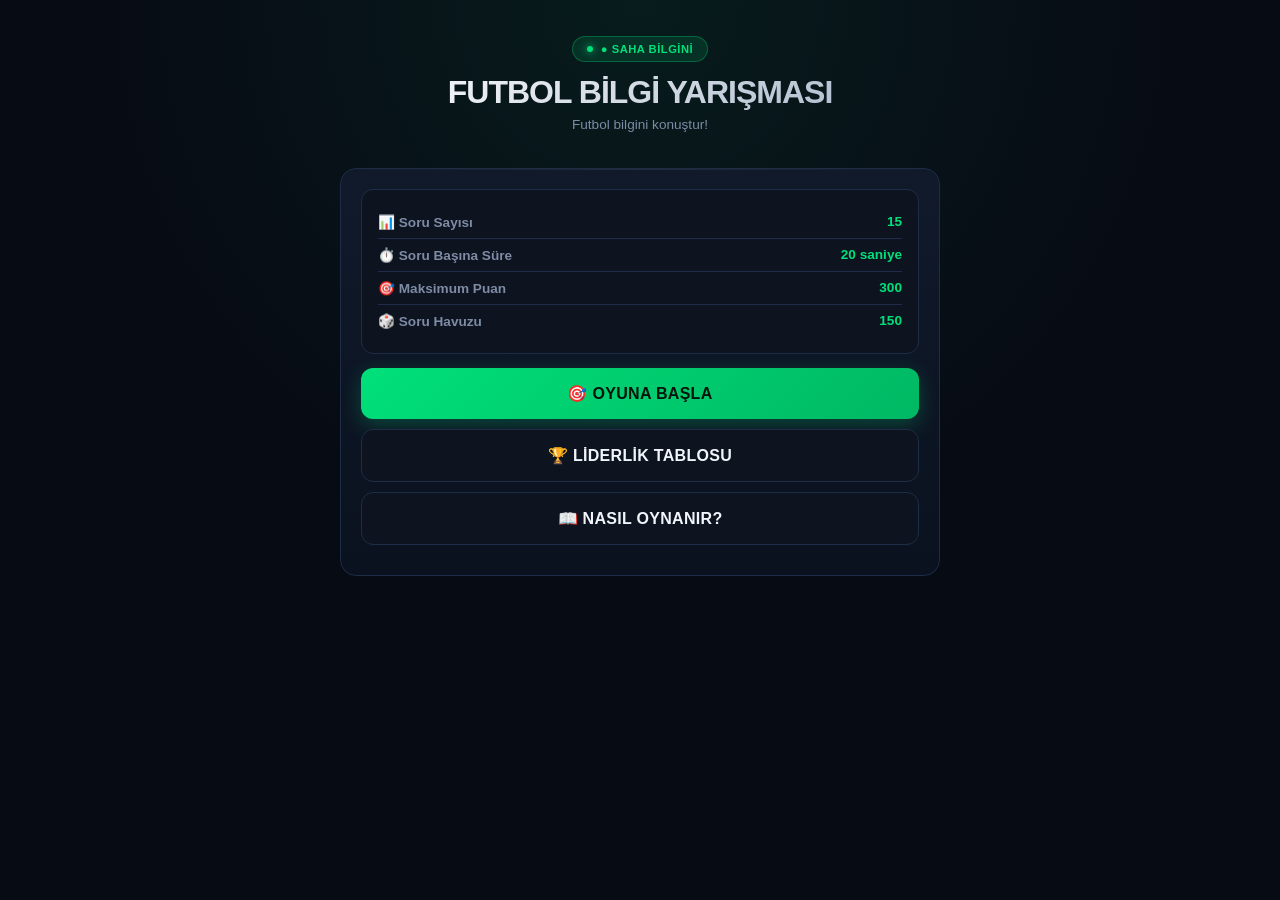
==== quiz.html @ 9d815a71 "Update quiz.html" ====
<!DOCTYPE html>
<html lang="tr">
<head>
<meta charset="UTF-8">
<meta name="viewport" content="width=device-width, initial-scale=1.0">
<title>SkorLab Quiz</title>
<style>
:root{--bg:#070b14;--bg2:#0d1420;--card:#111a2b;--card2:#0a121f;--border:#1e2c47;--border2:#2a3d5c;--text:#f1f5fb;--muted:#7d8ba5;--green:#00e07a;--green2:#00b863;--green-dim:rgba(0,224,122,.12);--orange:#ffb020;--red:#ff4d5e;--blue:#3d8bff;--radius:16px}
*{box-sizing:border-box;margin:0;padding:0;font-family:-apple-system,BlinkMacSystemFont,'Segoe UI',Roboto,sans-serif;-webkit-tap-highlight-color:transparent}
body{background:var(--bg);color:var(--text);min-height:100vh;padding:16px;background-image:radial-gradient(circle at 50% 0%, rgba(0,224,122,.08) 0%, transparent 50%);overflow-x:hidden}
.container{max-width:600px;margin:auto;min-height:calc(100vh - 32px);display:flex;flex-direction:column}
.screen{display:none;animation:fade .3s ease;flex:1}
.screen.active{display:flex;flex-direction:column}
@keyframes fade{from{opacity:0;transform:translateY(8px)}to{opacity:1;transform:translateY(0)}}
.logo{text-align:center;padding:20px 0;margin-bottom:16px}
.logo-badge{display:inline-flex;align-items:center;gap:8px;background:var(--green-dim);border:1px solid rgba(0,224,122,.3);color:var(--green);padding:6px 14px;border-radius:20px;font-size:.7rem;font-weight:700;letter-spacing:.5px;margin-bottom:12px}
.logo-badge::before{content:"";width:6px;height:6px;background:var(--green);border-radius:50%;box-shadow:0 0 8px var(--green)}
.logo h1{font-size:2rem;font-weight:900;letter-spacing:-1px;background:linear-gradient(135deg,#fff 0%,#a5b4c8 100%);-webkit-background-clip:text;-webkit-text-fill-color:transparent;background-clip:text;margin-bottom:6px}
.logo p{font-size:.85rem;color:var(--muted);font-weight:500}
.card{background:linear-gradient(180deg,var(--card) 0%,var(--card2) 100%);border:1px solid var(--border);border-radius:var(--radius);padding:20px;margin-bottom:14px;position:relative;overflow:hidden}
.card::before{content:"";position:absolute;top:0;left:0;right:0;height:1px;background:linear-gradient(90deg,transparent,rgba(255,255,255,.08),transparent)}
button{width:100%;padding:16px;border:0;border-radius:12px;background:linear-gradient(135deg,var(--green),var(--green2));color:#04140c;font-size:1rem;font-weight:800;cursor:pointer;letter-spacing:.3px;transition:transform .15s,box-shadow .2s;box-shadow:0 6px 20px rgba(0,224,122,.25);margin-bottom:10px}
button:active{transform:scale(.97)}
.btn-secondary{background:var(--bg2);color:var(--text);border:1px solid var(--border);box-shadow:none}
.info-box{background:var(--bg2);border:1px solid var(--border);border-radius:12px;padding:16px;margin-bottom:14px}
.info-row{display:flex;justify-content:space-between;padding:8px 0;font-size:.85rem;font-weight:600;border-bottom:1px solid var(--border)}
.info-row:last-child{border:none}
.info-row span:first-child{color:var(--muted)}
.info-row span:last-child{color:var(--green);font-weight:900}
.question-header{display:flex;justify-content:space-between;align-items:center;margin-bottom:16px;font-size:.8rem;font-weight:800}
.question-header .q-num{color:var(--orange);background:rgba(255,176,32,.1);padding:5px 12px;border-radius:8px;border:1px solid rgba(255,176,32,.2)}
.question-header .q-score{color:var(--green);background:var(--green-dim);padding:5px 12px;border-radius:8px;border:1px solid rgba(0,224,122,.2)}
.timer-bar{height:8px;background:var(--bg2);border-radius:10px;overflow:hidden;margin-bottom:16px;border:1px solid var(--border)}
.timer-fill{height:100%;background:linear-gradient(90deg,var(--green),var(--green2));width:100%;transition:width 1s linear}
.timer-fill.warning{background:linear-gradient(90deg,var(--orange),#ff8c00)}
.timer-fill.danger{background:linear-gradient(90deg,var(--red),#d63447)}
.timer-text{text-align:center;font-size:.9rem;font-weight:800;color:var(--muted);margin-bottom:16px}
.timer-text b{color:var(--green);font-size:1.2rem}
.question-image{width:100%;max-height:220px;object-fit:contain;border-radius:12px;margin-bottom:16px;background:var(--bg2);border:1px solid var(--border)}
.question-text{font-size:1.15rem;font-weight:800;line-height:1.5;margin-bottom:22px;color:var(--text);min-height:40px}
.question-category{display:inline-block;font-size:.65rem;font-weight:700;color:var(--blue);background:rgba(61,139,255,.1);padding:4px 10px;border-radius:6px;border:1px solid rgba(61,139,255,.2);margin-bottom:12px;text-transform:uppercase;letter-spacing:.5px}
.answers{display:flex;flex-direction:column;gap:10px;margin-bottom:16px}
.answer{background:var(--bg2);border:2px solid var(--border);border-radius:12px;padding:16px;font-size:.92rem;font-weight:700;cursor:pointer;transition:all .2s;text-align:left;color:var(--text);display:flex;align-items:center;gap:12px}
.answer:active{transform:scale(.98)}
.answer .letter{display:inline-flex;align-items:center;justify-content:center;width:28px;height:28px;border-radius:8px;background:var(--card);color:var(--muted);font-weight:900;font-size:.8rem;flex-shrink:0}
.answer.correct{background:linear-gradient(135deg,var(--green),var(--green2));border-color:var(--green);color:#04140c}
.answer.correct .letter{background:rgba(4,20,12,.15);color:#04140c}
.answer.wrong{background:linear-gradient(135deg,var(--red),#d63447);border-color:var(--red);color:#fff}
.answer.wrong .letter{background:rgba(255,255,255,.2);color:#fff}
.answer.disabled{opacity:.5;pointer-events:none}
.answer.removed{opacity:.2;pointer-events:none;text-decoration:line-through}
.jokers{display:grid;grid-template-columns:1fr 1fr;gap:10px;margin-top:16px}
.joker{background:var(--bg2);border:1px dashed var(--border2);border-radius:12px;padding:12px 8px;text-align:center;cursor:pointer;font-size:.75rem;font-weight:800;color:var(--muted);transition:all .2s}
.joker:active{transform:scale(.95)}
.joker .j-icon{display:block;font-size:1.4rem;margin-bottom:4px}
.joker:not(.used){color:var(--orange);border-color:rgba(255,176,32,.4);background:rgba(255,176,32,.05)}
.joker.used{opacity:.3;pointer-events:none}
.result-icon{font-size:5rem;text-align:center;margin:20px 0}
.result-title{text-align:center;font-size:1.6rem;font-weight:900;color:var(--green);margin-bottom:8px}
.result-subtitle{text-align:center;font-size:.85rem;color:var(--muted);margin-bottom:24px}
.score-big{text-align:center;padding:24px;background:var(--bg2);border:1px solid var(--border);border-radius:16px;margin-bottom:20px}
.score-big .score-num{font-size:3.5rem;font-weight:900;color:var(--green);line-height:1}
.score-big .score-lbl{font-size:.8rem;color:var(--muted);text-transform:uppercase;letter-spacing:1px;font-weight:700;margin-top:6px}
.leader-list{display:flex;flex-direction:column;gap:8px}
.leader-item{display:flex;justify-content:space-between;align-items:center;background:var(--bg2);border:1px solid var(--border);border-radius:10px;padding:12px 14px;font-size:.85rem;font-weight:700}
.leader-item .rank{color:var(--orange);font-weight:900;min-width:30px}
.leader-item .date{color:var(--muted);font-size:.72rem;font-weight:600}
.leader-item .pts{color:var(--green);font-weight:900}
.empty-msg{text-align:center;padding:30px 20px;color:var(--muted);font-size:.85rem;line-height:1.6}
.toast{position:fixed;bottom:20px;left:50%;transform:translateX(-50%) translateY(100px);background:var(--card);border:1px solid var(--border2);border-radius:12px;padding:12px 20px;font-size:.82rem;font-weight:700;color:var(--text);box-shadow:0 10px 30px rgba(0,0,0,.5);transition:transform .3s ease;z-index:100;max-width:90%}
.toast.show{transform:translateX(-50%) translateY(0)}
.toast.success{border-color:rgba(0,224,122,.4);color:var(--green)}
.toast.warning{border-color:rgba(255,176,32,.4);color:var(--orange)}
.toast.error{border-color:rgba(255,77,94,.4);color:var(--red)}
.modal-overlay{position:fixed;top:0;left:0;right:0;bottom:0;background:rgba(0,0,0,.8);backdrop-filter:blur(6px);z-index:1000;display:none;align-items:center;justify-content:center;padding:20px}
.modal-overlay.active{display:flex}
.modal-box{background:linear-gradient(180deg,var(--card) 0%,var(--card2) 100%);border:1px solid var(--border2);border-radius:var(--radius);padding:24px;max-width:360px;width:100%;text-align:center}
.modal-box h3{color:var(--green);font-size:1.1rem;font-weight:900;margin-bottom:12px}
.modal-box p{color:var(--muted);font-size:.85rem;line-height:1.6;margin-bottom:18px;text-align:left}
.modal-box .modal-buttons{display:grid;grid-template-columns:1fr 1fr;gap:10px}
.modal-box .modal-buttons button{margin:0;padding:13px;font-size:.85rem}
.modal-box .cancel{background:var(--bg2);color:var(--muted);border:1px solid var(--border);box-shadow:none}
</style>
</head>
<body>

<div class="container">

<div class="screen active" id="screen-start">
  <div class="logo">
  <div class="logo-badge">● SAHA BİLGİNİ</div>
<h1>FUTBOL BİLGİ YARIŞMASI</h1>
<p>Futbol bilgini konuştur!</p>
    
  </div>
  
  <div class="card">
    <div class="info-box">
      <div class="info-row"><span>📊 Soru Sayısı</span><span>15</span></div>
      <div class="info-row"><span>⏱️ Soru Başına Süre</span><span>20 saniye</span></div>
      <div class="info-row"><span>🎯 Maksimum Puan</span><span>300</span></div>
      <div class="info-row"><span>🎲 Soru Havuzu</span><span id="havuzBoyut">...</span></div>
    </div>
    
    <button onclick="startGame()">🎯 OYUNA BAŞLA</button>
    <button class="btn-secondary" onclick="showLeaderboard()">🏆 LİDERLİK TABLOSU</button>
    <button class="btn-secondary" onclick="showRules()">📖 NASIL OYNANIR?</button>
  </div>
</div>

<div class="screen" id="screen-question">
  <div class="question-header">
    <div class="q-num" id="qNum">SORU 1/15</div>
    <div class="q-score" id="qScore">🎯 0</div>
  </div>
  
  <div class="timer-bar">
    <div class="timer-fill" id="timerFill"></div>
  </div>
  
  <div class="timer-text" id="timerText">⏱️ <b>20</b> saniye</div>
  
  <div class="card">
    <div class="question-category" id="qCategory">DÜNYA KUPASI</div>
    <img id="qImage" class="question-image" style="display:none;" alt="Soru Görseli">
    <div class="question-text" id="qText">Soru yükleniyor...</div>
    
    <div class="answers" id="answersContainer"></div>
    
    <div class="jokers">
      <div class="joker" id="jokerFifty" onclick="useFiftyFifty()">
        <span class="j-icon">✂️</span>
        %50 JOKER
      </div>
      <div class="joker" id="jokerTime" onclick="useTimeJoker()">
        <span class="j-icon">⏸️</span>
        SÜRE DURDUR
      </div>
    </div>
  </div>
</div>

<div class="screen" id="screen-result">
  <div class="result-icon" id="resultIcon">🏆</div>
  <div class="result-title" id="resultTitle">TEBRİKLER!</div>
  <div class="result-subtitle" id="resultSubtitle">Harika bir performans!</div>
  
  <div class="card">
    <div class="score-big">
      <div class="score-num" id="finalScore">0</div>
      <div class="score-lbl">TOPLAM PUAN</div>
    </div>
    
    <div class="info-box">
      <div class="info-row"><span>✅ Doğru Cevap</span><span id="finalCorrect">0/15</span></div>
      <div class="info-row"><span>❌ Yanlış Cevap</span><span class="red" id="finalWrong">0</span></div>
      <div class="info-row"><span>⏱️ Ortalama Süre</span><span class="orange" id="finalAvgTime">0 sn</span></div>
      <div class="info-row"><span>🏅 Seviye</span><span id="finalLevel">Amatör</span></div>
    </div>
    
    <button onclick="startGame()">🎯 YENİDEN OYNA</button>
    <button class="btn-secondary" onclick="goHome()">🏠 ANA MENÜ</button>
  </div>
</div>

<div class="screen" id="screen-leaderboard">
  <div class="logo">
    <div class="logo-badge">● SKORLAB ULTRA</div>
    <h1>🏆 LİDERLİK</h1>
    <p>En iyi skorların</p>
  </div>
  
  <div class="card">
    <div class="leader-list" id="leaderList">
      <div class="empty-msg">Henüz skor yok.<br>Oyna ve ilk skoru sen yap! 🎯</div>
    </div>
  </div>
  
  <button onclick="goHome()">🏠 ANA MENÜ</button>
</div>

<div class="modal-overlay" id="modal">
  <div class="modal-box">
    <h3 id="modalTitle">Başlık</h3>
    <p id="modalText">Metin</p>
    <div class="modal-buttons" id="modalButtons"></div>
  </div>
</div>

<div class="toast" id="toast">Mesaj</div>

</div>

<script>
/* ============================================================
   SORULARIN YAPILACAĞI YER
   ============================================================ */
window.sorularVerisi = [
  {
    "id": 1,
    "kategori": "Efsaneler",
    "zorluk": "kolay",
    "soru": "Futbol dünyasında 'O Fenômeno' lakabıyla tanınan efsane Brezilyalı futbolcu kimdir?",
    "secenekler": ["Ronaldinho", "Rivaldo", "Ronaldo Nazário", "Kaká"],
    "dogru": 2
  },
  {
    "id": 2,
    "kategori": "Uluslararası",
    "zorluk": "kolay",
    "soru": "Brezilya millî takımı tarihindeki en çok gol atan oyunculardan biri olan Pelé'nin asıl adı nedir?",
    "secenekler": ["Edson Arantes do Nascimento", "Garrincha", "Zico", "Rivaldo Vitor"],
    "dogru": 0
  },
  {
    "id": 3,
    "kategori": "La Liga",
    "zorluk": "kolay",
    "soru": "Real Madrid'in iç saha maçlarını oynadığı stadyumun adı nedir?",
    "secenekler": ["Camp Nou", "Wanda Metropolitano", "Santiago Bernabéu", "Mestalla"],
    "dogru": 2
  },
  {
    "id": 4,
    "kategori": "Serie A",
    "zorluk": "kolay",
    "soru": "İtalya'nın Juventus takımı hangi renk formayla mücadele eder?",
    "secenekler": ["Kırmızı-Siyah", "Siyah-Beyaz", "Mavi-Beyaz", "Bordo-Mavi"],
    "dogru": 1
  },
  {
    "id": 5,
    "kategori": "Süper Lig",
    "zorluk": "kolay",
    "soru": "Beşiktaş'ın simgesi olan ve maçlarını oynadığı stadyumun adı nedir?",
    "secenekler": ["Türk Telekom Arena", "Şükrü Saracoğlu", "Vodafone Park (Beşiktaş Park)", "Atatürk Olimpiyat"],
    "dogru": 2
  },
  {
    "id": 6,
    "kategori": "Ödüller",
    "zorluk": "kolay",
    "soru": "Yılın en iyi futbolcusuna verilen ve Fransız futbol dergisi France Football tarafından düzenlenen ödülün adı nedir?",
    "secenekler": ["The Best", "Golden Boy", "Ballon d'Or", "Puskas Ödülü"],
    "dogru": 2
  },
  {
    "id": 7,
    "kategori": "Bundesliga",
    "zorluk": "kolay",
    "soru": "Almanya Bundesliga'da en çok şampiyonluk kazanan kulüp hangisidir?",
    "secenekler": ["Borussia Dortmund", "Bayern Münih", "RB Leipzig", "Bayer Leverkusen"],
    "dogru": 1
  },
  {
    "id": 8,
    "kategori": "Fransa Lig 1",
    "zorluk": "kolay",
    "soru": "Paris Saint-Germain (PSG) hangi ülkenin takımıdır?",
    "secenekler": ["İtalya", "Fransa", "İspanya", "Almanya"],
    "dogru": 1
  },
  {
    "id": 9,
    "kategori": "Süper Lig",
    "zorluk": "kolay",
    "soru": "Fenerbahçe'nin kadıköydeki stadının resmi adı nedir?",
    "secenekler": ["Ali Sami Yen", "Ülker Stadyumu Şükrü Saracoğlu Spor Kompleksi", "Vodafone Park", "Fenerbahçe Arena"],
    "dogru": 1
  },
  {
    "id": 10,
    "kategori": "Kural",
    "zorluk": "kolay",
    "soru": "Futbol maçlarında bir takım sahada toplam kaç futbolcu ile yer alır?",
    "secenekler": ["9", "10", "11", "12"],
    "dogru": 2
  },
  {
    "id": 11,
    "kategori": "İngiltere",
    "zorluk": "kolay",
    "soru": "Arsenal kulübünün merkezi hangi İngiltere şehrindedir?",
    "secenekler": ["Manchester", "Liverpool", "Londra", "Birmingham"],
    "dogru": 2
  },
  {
    "id": 12,
    "kategori": "Dünya Kupası",
    "zorluk": "kolay",
    "soru": "Tarihte ilk FIFA Dünya Kupası hangi yılda düzenlenmiştir?",
    "secenekler": ["1920", "1930", "1942", "1950"],
    "dogru": 1
  },
  {
    "id": 13,
    "kategori": "La Liga",
    "zorluk": "kolay",
    "soru": "Barcelona ile Real Madrid arasındaki ezeli rekabet maçlarının genel adı nedir?",
    "secenekler": ["Derbi", "El Clasico", "Supercopa", "Galacticos"],
    "dogru": 1
  },
  {
    "id": 14,
    "kategori": "Portekiz",
    "zorluk": "kolay",
    "soru": "Portekiz'in köklü kulüplerinden FC Porto hangi şehrin takımıdır?",
    "secenekler": ["Lizbon", "Porto", "Braga", "Coimbra"],
    "dogru": 1
  },
  {
    "id": 15,
    "kategori": "Efsaneler",
    "zorluk": "kolay",
    "soru": "Hollandalı efsane futbolcu ve teknik direktör Johan Cruyff hangi meşhur oyun felsefesiyle özdeşleşmiştir?",
    "secenekler": ["Katı Defans", "Total Futbol", "Kontra Atak", "Otobüs Çekme"],
    "dogru": 1
  },
  {
    "id": 16,
    "kategori": "Milli Takım",
    "zorluk": "kolay",
    "soru": "Almanya milli futbol takımının takma adı veya genel unvanı nedir?",
    "secenekler": ["Gök Mavililer", "Panzerler", "Gecenin Kralları", "Boğalar"],
    "dogru": 1
  },
  {
    "id": 17,
    "kategori": "Süper Lig",
    "zorluk": "kolay",
    "soru": "Trabzonspor'un renkleri hangi seçenekte doğru verilmiştir?",
    "secenekler": ["Sarı-Lacivert", "Sarı-Kırmızı", "Bordo-Mavi", "Siyah-Beyaz"],
    "dogru": 2
  },
  {
    "id": 18,
    "kategori": "Dünya Kupası",
    "zorluk": "kolay",
    "soru": "2014 FIFA Dünya Kupası hangi ülkede düzenlenmiştir?",
    "secenekler": ["Güney Afrika", "Brezilya", "Rusya", "Katar"],
    "dogru": 1
  },
  {
    "id": 19,
    "kategori": "Fransa",
    "zorluk": "kolay",
    "soru": "Fransa Milli Futbol Takımı'nın formalarında ve amblemlerinde yer alan milli sembol hayvan hangisidir?",
    "secenekler": ["Aslan", "Kartal", "Horoz", "Kurt"],
    "dogru": 2
  },
  {
    "id": 20,
    "kategori": "İspanya",
    "zorluk": "kolay",
    "soru": "Atletico Madrid hangi İspanyol şehrinin takımıdır?",
    "secenekler": ["Barselona", "Madrid", "Valensiya", "Sevilla"],
    "dogru": 1
  },
  {
    "id": 21,
    "kategori": "Dünya Kupası",
    "zorluk": "kolay",
    "soru": "Hangi ülke 5 kez ile en çok FIFA Dünya Kupası kazanan takımdır?",
    "secenekler": ["Almanya", "İtalya", "Arjantin", "Brezilya"],
    "dogru": 3
  },
  {
    "id": 22,
    "kategori": "Kural",
    "zorluk": "kolay",
    "soru": "Futbol maçında hakemin oyuncuya ihraç (oyundan atılma) amacıyla gösterdiği kartın rengi nedir?",
    "secenekler": ["Sarı", "Kırmızı", "Mavi", "Yeşil"],
    "dogru": 1
  },
  {
    "id": 23,
    "kategori": "Süper Lig",
    "zorluk": "kolay",
    "soru": "Süper Lig'de 'Taçsız Kral' lakabıyla bilinen efsane golcü kimdir?",
    "secenekler": ["Hakan Şükür", "Metin Oktay", "Tanju Çolak", "Fevzi Zemzem"],
    "dogru": 1
  },
  {
    "id": 24,
    "kategori": "Kariyer",
    "zorluk": "kolay",
    "soru": "Zlatan Ibrahimović kariyeri boyunca hangi ülkenin milli takımında forma giymiştir?",
    "secenekler": ["Danimarka", "Norveç", "İsveç", "Finlandiya"],
    "dogru": 2
  },
  {
    "id": 25,
    "kategori": "İtalya",
    "zorluk": "kolay",
    "soru": "AC Milan ve Inter takımlarının ortaklaşa kullandığı ünlü stadyumun adı nedir?",
    "secenekler": ["Stadio Olimpico", "San Siro (Giuseppe Meazza)", "Juventus Stadium", "Stadio Artemio Franchi"],
    "dogru": 1
  },
  {
    "id": 26,
    "kategori": "Kurallar",
    "zorluk": "kolay",
    "soru": "Futbol sahasında orta yuvarlağın yarı çapı kaç metredir?",
    "secenekler": ["7.32 metre", "9.15 metre", "11 metre", "16.5 metre"],
    "dogru": 1
  },
  {
    "id": 27,
    "kategori": "İngiltere",
    "zorluk": "kolay",
    "soru": "Manchester United'ın iç saha maçlarını oynadığı stadyumun adı nedir?",
    "secenekler": ["Anfield", "Etihad Stadyumu", "Old Trafford", "Stamford Bridge"],
    "dogru": 2
  },
  {
    "id": 28,
    "kategori": "Süper Lig",
    "zorluk": "kolay",
    "soru": "Beşiktaş'ın efsanevi başkanı Süleyman Seba'nın kulübe kazandırdığı en önemli prensip nedir?",
    "secenekler": ["Önce Şeref, Sonra Başarı", "Parasal Güç", "Sadece Transfer", "Yabancı Sınırı"],
    "dogru": 0
  },
  {
    "id": 29,
    "kategori": "Asya",
    "zorluk": "kolay",
    "soru": "Güney Koreli futbolcu Son Heung-min hangi Premier Lig kulübünde uzun yıllar forma giymiştir?",
    "secenekler": ["Arsenal", "Chelsea", "Tottenham Hotspur", "Liverpool"],
    "dogru": 2
  },
  {
    "id": 30,
    "kategori": "İngiltere",
    "zorluk": "kolay",
    "soru": "Chelsea kulübünün takma adı nedir?",
    "secenekler": ["Kırmızı Şeytanlar", "Mavililer (The Blues)", "Topçular", "Beyazlar"],
    "dogru": 1
  },
  {
    "id": 31,
    "kategori": "Efsaneler",
    "zorluk": "kolay",
    "soru": "İngiliz futbol efsanesi David Beckham, kariyerinde hangi meşhur forma numarasını uzun süre giymiştir?",
    "secenekler": ["7", "9", "10", "11"],
    "dogru": 0
  },
  {
    "id": 32,
    "kategori": "Uluslararası",
    "zorluk": "kolay",
    "soru": "Copa America hangi kıtanın milli futbol takımları arasında düzenlenen turnuvadır?",
    "secenekler": ["Avrupa", "Güney Amerika", "Kuzey Amerika", "Asya"],
    "dogru": 1
  },
  {
    "id": 33,
    "kategori": "Süper Lig",
    "zorluk": "kolay",
    "soru": "Fenerbahçe'nin ve Türk futbolunun efsane kalecisi, 'Uçan Kaleci' unvanlı isim kimdir?",
    "secenekler": ["Rüştü Reçber", "Volkan Demirel", "Cihat Arman", "Engin İpekoğlu"],
    "dogru": 2
  },
  {
    "id": 34,
    "kategori": "Efsaneler",
    "zorluk": "kolay",
    "soru": "Brezilyalı eski futbolcu Ronaldinho en çok hangi kulüpte gösterdiği performansla Ballon d'Or kazanmıştır?",
    "secenekler": ["AC Milan", "PSG", "Barcelona", "Gremio"],
    "dogru": 2
  },
  {
    "id": 35,
    "kategori": "Uluslararası",
    "zorluk": "kolay",
    "soru": "Japonya milli futbol takımının formalarında genel olarak baskın olan ana renk hangisidir?",
    "secenekler": ["Kırmızı", "Mavi", "Beyaz", "Sarı"],
    "dogru": 1
  },
  {
    "id": 36,
    "kategori": "Süper Lig",
    "zorluk": "kolay",
    "soru": "Trabzonspor'un simgesi olan sembolik unvan/lakap hangisidir?",
    "secenekler": ["Aslan", "Kartal", "Kanarya", "Fırtına (Hamsi)"],
    "dogru": 3
  },
  {
    "id": 37,
    "kategori": "Kariyer",
    "zorluk": "kolay",
    "soru": "Gallerli ünlü futbolcu Gareth Bale kariyerinde hangi dev kulüpte uzun yıllar başarıyla oynamıştır?",
    "secenekler": ["Barcelona", "Real Madrid", "Bayern Münih", "Juventus"],
    "dogru": 1
  },
  {
    "id": 38,
    "kategori": "Süper Lig",
    "zorluk": "kolay",
    "soru": "Fenerbahçe'nin ve Türk futbolunun unutulmaz isimlerinden, 'Ordinaryüs' lakaplı efsane oyuncu kimdir?",
    "secenekler": ["Lefter Küçükandonyadis", "Can Bartu", "Gündüz Kılıç", "Fikret Arıcan"],
    "dogru": 0
  },
  {
    "id": 39,
    "kategori": "Almanya",
    "zorluk": "kolay",
    "soru": "Bayern Münih takımının iç saha maçlarını oynadığı ünlü modern stadyumun adı nedir?",
    "secenekler": ["Signal Iduna Park", "Allianz Arena", "Veltins-Arena", "Olimpiyat Stadyumu Berlin"],
    "dogru": 1
  },
  {
    "id": 40,
    "kategori": "İngiltere",
    "zorluk": "kolay",
    "soru": "Liverpool FC'nin en büyük ezeli yerel rakibi hangi kulüptür?",
    "secenekler": ["Everton", "Manchester United", "Manchester City", "Tranmere Rovers"],
    "dogru": 0
  },
  {
    "id": 41,
    "kategori": "Dünya Kupası",
    "zorluk": "kolay",
    "soru": "2022 FIFA Dünya Kupası hangi ülkede düzenlenmiştir?",
    "secenekler": ["Rusya", "Brezilya", "Katar", "Güney Afrika"],
    "dogru": 2
  },
  {
    "id": 42,
    "kategori": "Efsaneler",
    "zorluk": "kolay",
    "soru": "Arjantinli yıldız futbolcu Lionel Messi'nin milli takımda giydiği klasik sırt numarası hangisidir?",
    "secenekler": ["7", "9", "10", "11"],
    "dogru": 2
  },
  {
    "id": 43,
    "kategori": "Süper Lig",
    "zorluk": "kolay",
    "soru": "Fenerbahçe'nin efsanevi golcülerinden, 'Boğa' lakaplı milli futbolcu kimdir?",
    "secenekler": ["Ayhan Akman", "Semih Şentürk", "Aykut Kocaman", "Tuncay Şanlı"],
    "dogru": 1
  },
  {
    "id": 44,
    "kategori": "Kural",
    "zorluk": "kolay",
    "soru": "Bir futbol maçının normal süresi toplamda kaç dakikadır?",
    "secenekler": ["80 dakika", "90 dakika", "100 dakika", "120 dakika"],
    "dogru": 1
  },
  {
    "id": 45,
    "kategori": "Uluslararası",
    "zorluk": "kolay",
    "soru": "Brezilya milli futbol takımının formalarında taşıdığı geleneksel ana renk kombinasyonu nedir?",
    "secenekler": ["Mavi-Beyaz", "Sarı-Yeşil", "Kırmızı-Siyah", "Bordo-Mavi"],
    "dogru": 1
  },
  {
    "id": 46,
    "kategori": "Efsaneler",
    "zorluk": "kolay",
    "soru": "Futbol dünyasında 'Kral' (The King) lakaplı ünlü Brezilyalı futbolcu kimdir?",
    "secenekler": ["Maradona", "Pele", "Zico", "Ronaldinho"],
    "dogru": 1
  },
  {
    "id": 47,
    "kategori": "Süper Lig",
    "zorluk": "kolay",
    "soru": "Galatasaray'ın renkleri hangi seçenekte doğru verilmiştir?",
    "secenekler": ["Sarı-Lacivert", "Sarı-Kırmızı", "Siyah-Beyaz", "Bordo-Mavi"],
    "dogru": 1
  },
  {
    "id": 48,
    "kategori": "İngiltere",
    "zorluk": "kolay",
    "soru": "Arsenal kulübünün logosunda ve ambleminde yer alan ana figür nedir?",
    "secenekler": ["Aslan", "Top (Kanon)", "Kartal", "At"],
    "dogru": 1
  },
  {
    "id": 49,
    "kategori": "Süper Lig",
    "zorluk": "kolay",
    "soru": "Beşiktaş'ın renkleri hangi seçenekte doğru verilmiştir?",
    "secenekler": ["Sarı-Kırmızı", "Sarı-Lacivert", "Siyah-Beyaz", "Bordo-Mavi"],
    "dogru": 2
  },
  {
    "id": 50,
    "kategori": "Süper Lig",
    "zorluk": "kolay",
    "soru": "Fenerbahçe'nin renkleri hangi seçenekte doğru verilmiştir?",
    "secenekler": ["Sarı-Kırmızı", "Sarı-Lacivert", "Siyah-Beyaz", "Yeşil-Beyaz"],
    "dogru": 1
  },
  {
    "id": 51,
    "kategori": "Süper Lig",
    "zorluk": "orta",
    "soru": "Türkiye Süper Ligi'nde bir sezonda en çok gol atan (39 gol) futbolcu kimdir?",
    "secenekler": ["Hakan Şükür", "Tanju Çolak", "Alex de Souza", "Mario Gomez"],
    "dogru": 1
  },
  {
    "id": 52,
    "kategori": "Şampiyonlar Ligi",
    "zorluk": "orta",
    "soru": "UEFA Şampiyonlar Ligi tarihinin en çok gol atan futbolcusu kimdir?",
    "secenekler": ["Lionel Messi", "Robert Lewandowski", "Cristiano Ronaldo", "Karim Benzema"],
    "dogru": 2
  },
  {
    "id": 53,
    "kategori": "Dünya Kupası",
    "zorluk": "orta",
    "soru": "2022 FIFA Dünya Kupası'nı hangi ülke kazanmıştır?",
    "secenekler": ["Brezilya", "Arjantin", "Fransa", "Almanya"],
    "dogru": 1
  },
  {
    "id": 54,
    "kategori": "Efsaneler",
    "zorluk": "orta",
    "soru": "Arjantinli efsane Diego Maradona'nın 1986 Dünya Kupası'nda İngiltere'ye attığı elle golün tarihe geçen adı nedir?",
    "secenekler": ["Tanrının Eli", "Yüzyılın Golü", "Maradona Tokadı", "Arjantin Darbesi"],
    "dogru": 0
  },
  {
    "id": 55,
    "kategori": "Milli Takım",
    "zorluk": "orta",
    "soru": "Türkiye A Milli Futbol Takımı, 2002 FIFA Dünya Kupası'nda hangi dereceyi elde etmiştir?",
    "secenekler": ["Şampiyon", "İkinci", "Üçüncü", "Çeyrek Finalist"],
    "dogru": 2
  },
  {
    "id": 56,
    "kategori": "Teknik Direktör",
    "zorluk": "orta",
    "soru": "Futbol taktiğinde 'Tiki-Taka' sistemiyle tanınan ünlü İspanyol teknik direktör kimdir?",
    "secenekler": ["Jose Mourinho", "Carlo Ancelotti", "Pep Guardiola", "Jurgen Klopp"],
    "dogru": 2
  },
  {
    "id": 57,
    "kategori": "Dünya Kupası",
    "zorluk": "orta",
    "soru": "1998 FIFA Dünya Kupası'nı ev sahibi olarak kazanan ülke hangisidir?",
    "secenekler": ["Brezilya", "Fransa", "İtalya", "Almanya"],
    "dogru": 1
  },
  {
    "id": 58,
    "kategori": "Şampiyonlar Ligi",
    "zorluk": "orta",
    "soru": "Şampiyonlar Ligi kupasını en çok kazanan kulüp hangisidir?",
    "secenekler": ["AC Milan", "Bayern Münih", "Real Madrid", "Barcelona"],
    "dogru": 2
  },
  {
    "id": 59,
    "kategori": "Kariyer",
    "zorluk": "orta",
    "soru": "Lionel Messi, profesyonel kulüp kariyerinin büyük kısmını hangi İspanyol kulübünde geçirmiştir?",
    "secenekler": ["Real Madrid", "Atletico Madrid", "Barcelona", "Valencia"],
    "dogru": 2
  },
  {
    "id": 60,
    "kategori": "Güney Amerika",
    "zorluk": "orta",
    "soru": "Arjantin'in köklü kulüpleri Boca Juniors ve River Plate arasındaki ezeli rekabetin adı nedir?",
    "secenekler": ["Superclasico", "El Clasico", "Derby della Madonnina", "North West Derby"],
    "dogru": 0
  },
  {
    "id": 61,
    "kategori": "Süper Lig",
    "zorluk": "orta",
    "soru": "2010 yılında Süper Lig şampiyonu olan ve tarihe geçen Ertuğrul Sağlam yönetimindeki kulüp hangisidir?",
    "secenekler": ["Trabzonspor", "Bursaspor", "Başakşehir", "Sivasspor"],
    "dogru": 1
  },
  {
    "id": 62,
    "kategori": "Kulüpler",
    "zorluk": "orta",
    "soru": "Hollanda futbolunun köklü kulübü Ajax hangi şehrin takımıdır?",
    "secenekler": ["Rotterdam", "Eindhoven", "Amsterdam", "Utrecht"],
    "dogru": 2
  },
  {
    "id": 63,
    "kategori": "Şampiyonlar Ligi",
    "zorluk": "orta",
    "soru": "1999 Şampiyonlar Ligi finalinde Bayern Münih'i uzatmalarda bulduğu gollerle 2-1 yenerek kupayı kazanan İngiliz kulübü hangisidir?",
    "secenekler": ["Manchester City", "Manchester United", "Arsenal", "Chelsea"],
    "dogru": 1
  },
  {
    "id": 64,
    "kategori": "Süper Lig",
    "zorluk": "orta",
    "soru": "Süper Lig tarihinde 'Gol Kralı' unvanını en çok kazanan yerli futbolcu kimdir?",
    "secenekler": ["Hakan Şükür", "Tanju Çolak", "Metin Oktay", "Burak Yılmaz"],
    "dogru": 0
  },
  {
    "id": 65,
    "kategori": "İtalya",
    "zorluk": "orta",
    "soru": "İtalya Serie A'da 'Derby d'Italia' (İtalya Derbisi) hangi iki takım arasında oynanır?",
    "secenekler": ["AC Milan - Inter", "Juventus - Inter", "Roma - Lazio", "Napoli - Juventus"],
    "dogru": 1
  },
  {
    "id": 66,
    "kategori": "Süper Lig",
    "zorluk": "orta",
    "soru": "Türkiye Kupası'nı en çok kazanan kulüp hangisidir?",
    "secenekler": ["Fenerbahçe", "Beşiktaş", "Galatasaray", "Trabzonspor"],
    "dogru": 2
  },
  {
    "id": 67,
    "kategori": "Kurallar",
    "zorluk": "orta",
    "soru": "Bir futbol maçında kalecinin topu ellerinde tutabilmesi için azami süre ne kadardır?",
    "secenekler": ["4 saniye", "6 saniye", "10 saniye", "Sınır yoktur"],
    "dogru": 1
  },
  {
    "id": 68,
    "kategori": "İtalya",
    "zorluk": "orta",
    "soru": "İtalya Serie A'da 'Scudetto' ne anlama gelmektedir?",
    "secenekler": ["Gol Kralı", "Şampiyonluk Kalkanı/Arması", "Küme Düşme Hattı", "Fair-Play Ödülü"],
    "dogru": 1
  },
  {
    "id": 69,
    "kategori": "Fransa",
    "zorluk": "orta",
    "soru": "Fransa Ligue 1'de mücadele eden ve liman kenti Marsilya'yı temsil eden kulüp hangisidir?",
    "secenekler": ["Lyon", "Marseille (Olympique de Marseille)", "Monaco", "Bordeaux"],
    "dogru": 1
  },
  {
    "id": 70,
    "kategori": "Kurallar",
    "zorluk": "orta",
    "soru": "Futbol maçında penaltı atışı yapılırken kaleci kale çizgisi hakkında hangi kurala uymak zorundadır?",
    "secenekler": ["Çizginin tamamen gerisinde durmalıdır", "En az bir ayağının bir kısmı çizgiye temas etmeli veya hizasında olmalıdır", "Ön çizgiyi geçerek öne atlayabilir", "İstediği yerde durabilir"],
    "dogru": 1
  },
  {
    "id": 71,
    "kategori": "İtalya",
    "zorluk": "orta",
    "soru": "İtalya Serie A'da 'I Bianconeri' (Siyah-Beyazlılar) lakabı hangi kulübe aittir?",
    "secenekler": ["AC Milan", "Inter", "Juventus", "Udinese"],
    "dogru": 2
  },
  {
    "id": 72,
    "kategori": "Dünya Kupası",
    "zorluk": "orta",
    "soru": "2026 FIFA Dünya Kupası hangi ülkeler tarafından ortaklaşa düzenlenecektir?",
    "secenekler": ["İspanya - Portekiz - Fas", "ABD - Kanada - Meksika", "Arjantin - Uruguay - Şili", "Çin - Japonya - Güney Kore"],
    "dogru": 1
  },
    {
    "id": 73,
    "kategori": "Teknik Direktör",
    "zorluk": "orta",
    "soru": "Atletico Madrid'i uzun yıllardır çalıştıran ve takımın başında kazanma hırsıyla tanınan Arjantinli teknik direktör kimdir?",
    "secenekler": ["Mauricio Pochettino", "Diego Simeone", "Marcelo Bielsa", "Ernesto Valverde"],
    "dogru": 1
  },
  {
    "id": 74,
    "kategori": "Ödüller",
    "zorluk": "orta",
    "soru": "FIFA tarafından verilen ve yılın en iyi futbolcusuna sunulan ödülün resmi adı nedir?",
    "secenekler": ["Ballon d'Or", "The Best FIFA Men's Player", "Golden Foot", "World Soccer Ödülü"],
    "dogru": 1
  },
  {
    "id": 75,
    "kategori": "Süper Lig",
    "zorluk": "orta",
    "soru": "Beşiktaş'ın efsane stadyumu İnönü Stadyumu'nun deniz kıyısına en yakın tribününün adı neydi?",
    "secenekler": ["Numaralı", "Kapalı", "Eski Açık", "Yeni Açık"],
    "dogru": 2
  },
  {
    "id": 76,
    "kategori": "Avrupa Kupaları",
    "zorluk": "orta",
    "soru": "UEFA Şampiyonlar Ligi kupasını kazanan ilk Hollanda kulübü hangisidir?",
    "secenekler": ["Ajax", "Feyenoord", "PSV Eindhoven", "AZ Alkmaar"],
    "dogru": 1
  },
  {
    "id": 77,
    "kategori": "İspanya",
    "zorluk": "orta",
    "soru": "Real Madrid kulübünün takma adı veya taraftarlarına verilen yaygın isim nedir?",
    "secenekler": ["Los Blancos (Beyaz Şimşekler)", "Los Colchoneros", "Los Cules", "Blaugrana"],
    "dogru": 0
  },
  {
    "id": 78,
    "kategori": "Uluslararası",
    "zorluk": "orta",
    "soru": "Meksika millî futbol takımının resmi takma adı veya unvanı nedir?",
    "secenekler": ["Los Cafeteros", "El Tri (Tricolor)", "La Celeste", "Los Incas"],
    "dogru": 1
  },
  {
    "id": 79,
    "kategori": "Kurallar",
    "zorluk": "orta",
    "soru": "Futbol oyun kurallarına göre kaleci, takım arkadaşının ayağıyla bilerek kaleciye gönderdiği topa elleriyle müdahale edebilir mi?",
    "secenekler": ["Edebilir", "Edemez", "Sadece ceza sahası dışındaysa edebilir", "Hakem onay verirse edebilir"],
    "dogru": 1
  },
  {
    "id": 80,
    "kategori": "Avrupa Şampiyonası",
    "zorluk": "orta",
    "soru": "EURO 2020 finalinde İngiltere'yi penaltılarla yenerek Avrupa Şampiyonu olan ülke hangisidir?",
    "secenekler": ["İtalya", "İspanya", "Danimarka", "Belçika"],
    "dogru": 0
  },
  {
    "id": 81,
    "kategori": "Süper Lig",
    "zorluk": "orta",
    "soru": "Süper Lig tarihinde 2021-2022 sezonunda şampiyonluğa ulaşan Karadeniz temsilcisi Trabzonspor'un teknik direktörü kimdi?",
    "secenekler": ["Ünal Karaman", "Şenol Güneş", "Abdullah Avcı", "Ersun Yanal"],
    "dogru": 2
  },
  {
    "id": 82,
    "kategori": "Avrupa Kupaları",
    "zorluk": "orta",
    "soru": "UEFA Şampiyonlar Ligi'nde mutlu sona ulaşan ilk Portekiz kulübü hangisidir?",
    "secenekler": ["Porto", "Benfica", "Sporting Lizbon", "Boavista"],
    "dogru": 1
  },
  {
    "id": 83,
    "kategori": "Fransa",
    "zorluk": "orta",
    "soru": "Marseille kulübünün tarihi boyunca kazandığı en büyük uluslararası başarı nedir?",
    "secenekler": ["UEFA Kupası", "UEFA Şampiyonlar Ligi", "UEFA Kupa Galipleri Kupası", "UEFA Süper Kupa"],
    "dogru": 1
  },
  {
    "id": 84,
    "kategori": "Teknik Direktör",
    "zorluk": "orta",
    "soru": "A Milli Futbol Takımı'nı 2002 Dünya Kupası'nda üçüncülüğe taşıyan efsane teknik direktör kimdir?",
    "secenekler": ["Fatih Terim", "Şenol Güneş", "Mustafa Denizli", "Ersun Yanal"],
    "dogru": 1
  },
  {
    "id": 85,
    "kategori": "İspanya",
    "zorluk": "orta",
    "soru": "Athletic Bilbao kulübünün en büyük kadro yapılanması özelliği ve politikası nedir?",
    "secenekler": ["Yalnızca yabancı oyuncu oynatmak", "Yalnızca Bask bölgesi kökenli futbolcuları kadroda bulundurmak", "Hiç altyapı oyuncusu kullanmamak", "Sadece İspanyol milli oyuncuları almak"],
    "dogru": 1
  },
  {
    "id": 86,
    "kategori": "Kurallar",
    "zorluk": "orta",
    "soru": "Futbol sahasında köşe vuruşu (korner) kullanılırken top nereye konulmalıdır?",
    "secenekler": ["Taç çizgisinin dışına", "Köşe yayının içerisine", "Ceza sahası köşesindeki çizgi üzerine", "Doğrudan kaleye 5 metre mesafeye"],
    "dogru": 1
  },
  {
    "id": 87,
    "kategori": "Uluslararası",
    "zorluk": "orta",
    "soru": "Afrika Uluslar Kupası'nı en çok kazanan ülke hangisidir?",
    "secenekler": ["Nijerya", "Gana", "Mısır", "Kamerun"],
    "dogru": 2
  },
  {
    "id": 88,
    "kategori": "İtalya",
    "zorluk": "orta",
    "soru": "İtalya Serie A'da 'Gök Mavililer' (Gli Azzurri) lakabı milli takım dışında hangi köklü kulüple de anılır?",
    "secenekler": ["Napoli", "Lazio", "Atalanta", "Fiorentina"],
    "dogru": 0
  },
  {
    "id": 89,
    "kategori": "Avrupa Kupaları",
    "zorluk": "orta",
    "soru": "Şampiyonlar Ligi'ni kazanan ilk Fransız kulübü hangisidir?",
    "secenekler": ["PSG", "Monaco", "Marseille", "Lyon"],
    "dogru": 2
  },
  {
    "id": 90,
    "kategori": "Kariyer",
    "zorluk": "orta",
    "soru": "Fransız golcü Karim Benzema uzun yıllar hangi dev kulüpte forma giymiş ve kaptanlık yapmıştır?",
    "secenekler": ["Barcelona", "Real Madrid", "Bayern Münih", "Juventus"],
    "dogru": 1
  },
  {
    "id": 91,
    "kategori": "İspanya",
    "zorluk": "orta",
    "soru": "Valencia kulübünün ambleminde ve armasında yer alan hayvan figürü nedir?",
    "secenekler": ["Aslan", "Yarasa", "Kartal", "Boğa"],
    "dogru": 1
  },
  {
    "id": 92,
    "kategori": "İngiltere",
    "zorluk": "orta",
    "soru": "Tottenham Hotspur kulübünün ambleminde yer alan ana figür nedir?",
    "secenekler": ["Kanon", "Horoz (Top üstünde horoz)", "Aslan", "Kılıç"],
    "dogru": 1
  },
  {
    "id": 93,
    "kategori": "Almanya",
    "zorluk": "orta",
    "soru": "Bayer Leverkusen kulübü hangi Alman ilaç ve kimya şirketinin çalışanları tarafından kurulmuştur?",
    "secenekler": ["BASF", "Bayer", "Siemens", "Volkswagen"],
    "dogru": 1
  },
  {
    "id": 94,
    "kategori": "Süper Lig",
    "zorluk": "orta",
    "soru": "Süper Lig'de 'Üç Büyükler' olarak anılan kulüpler dışında şampiyonluk yaşamış kulüp sayısı kaçtır?",
    "secenekler": ["2", "3", "4", "5"],
    "dogru": 1
  },
  {
    "id": 95,
    "kategori": "Kariyer",
    "zorluk": "orta",
    "soru": "Belçikalı yıldız futbolcu Kevin De Bruyne, Premier Lig'de hangi kulüpte uzun yıllar üst düzey başarılara imza atmıştır?",
    "secenekler": ["Chelsea", "Manchester United", "Manchester City", "Arsenal"],
    "dogru": 2
  },
  {
    "id": 96,
    "kategori": "Fransa",
    "zorluk": "orta",
    "soru": "Paris Saint-Germain (PSG) kulübü hangi yıl kurulmuştur?",
    "secenekler": ["1900", "1950", "1970", "1992"],
    "dogru": 2
  },
  {
    "id": 97,
    "kategori": "İngiltere",
    "zorluk": "orta",
    "soru": "İngiltere Premier Lig'in resmi ambleminde yer alan hayvan figürü hangisidir?",
    "secenekler": ["Kartal", "Aslan", "Kutup Ayısı", "Boğa"],
    "dogru": 1
  },
  {
    "id": 98,
    "kategori": "Güney Amerika",
    "zorluk": "orta",
    "soru": "Brezilya'nın en popüler kulüplerinden olan ve Rio de Janeiro'da bulunan Flamengo hangi renk formalarla mücadele eder?",
    "secenekler": ["Sarı-Yeşil", "Kırmızı-Siyah (Rubro-Negro)", "Mavi-Beyaz", "Bordo-Beyaz"],
    "dogru": 1
  },
  {
    "id": 99,
    "kategori": "Avrupa Kupaları",
    "zorluk": "orta",
    "soru": "UEFA Şampiyonlar Ligi'nde en çok final kaybeden kulüplerden biri olan ve kupayı uzun süre kazanamayan İtalyan kulübü hangisidir?",
    "secenekler": ["Juventus", "AC Milan", "Inter", "Roma"],
    "dogru": 0
  },
  {
    "id": 100,
    "kategori": "Süper Lig",
    "zorluk": "orta",
    "soru": "Süper Lig tarihinde bir maçta en çok gol atan futbolcu rekoru kime aittir (Bir maçta 6 gol)?",
    "secenekler": ["Tanju Çolak", "Hakan Şükür", "Cenk Tosun", "Alex de Souza"],
    "dogru": 0
  },
  {
    "id": 101,
    "kategori": "Dünya Kupası",
    "zorluk": "zor",
    "soru": "2005 UEFA Şampiyonlar Ligi Finali'nde Milan karşısında 3-0'dan maçı çeviren takım hangisidir?",
    "secenekler": ["AC Milan", "Liverpool", "Manchester United", "Barcelona"],
    "dogru": 1
  },
  {
    "id": 102,
    "kategori": "Kurallar",
    "zorluk": "zor",
    "soru": "Futbolda bir maçta sahadaki takımın en az kaç oyuncuya düşmesi durumunda maç tatil edilir?",
    "secenekler": ["5", "6", "7", "8"],
    "dogru": 2
  },
  {
    "id": 103,
    "kategori": "İstatistik",
    "zorluk": "zor",
    "soru": "Bir Dünya Kupası maçında tek bir maçta en çok gol atan (5 gol) oyuncu kimdir?",
    "secenekler": ["Oleg Salenko", "Pele", "Just Fontaine", "Sandor Kocsis"],
    "dogru": 0
  },
  {
    "id": 104,
    "kategori": "Dünya Kupası",
    "zorluk": "zor",
    "soru": "1950 Dünya Kupası final grubunda Brezilya'yı yenerek şampiyon olan ve 'Maracanazo' trajedisine sebep olan ülke hangisidir?",
    "secenekler": ["Uruguay", "Arjantin", "İsveç", "İtalya"],
    "dogru": 0
  },
  {
    "id": 105,
    "kategori": "Kurallar",
    "zorluk": "zor",
    "soru": "Ofsayt kuralına göre, bir oyuncunun ofsayt pozisyonunda sayılması için rakip kaleye geçişte kaç rakip oyuncu (kaleci dahil) olmalıdır?",
    "secenekler": ["1", "2", "3", "0"],
    "dogru": 1
  },
  {
    "id": 106,
    "kategori": "Süper Lig",
    "zorluk": "zor",
    "soru": "Türkiye Süper Lig tarihinde şampiyonluk yaşayan ilk Anadolu kulübü (İstanbul dışı) hangisidir?",
    "secenekler": ["Bursaspor", "Trabzonspor", "Göztepe", "Kocaelispor"],
    "dogru": 1
  },
  {
    "id": 107,
    "kategori": "Stadyumlar",
    "zorluk": "zor",
    "soru": "Brezilya'nın ünlü Maracanã Stadyumu hangi şehirde yer almaktadır?",
    "secenekler": ["Sao Paulo", "Rio de Janeiro", "Brasilia", "Salvador"],
    "dogru": 1
  },
  {
    "id": 108,
    "kategori": "Gol",
    "zorluk": "zor",
    "soru": "Bir yıl içinde (takvim yılı) resmi maçlarda en çok gol atma rekorunu elinde bulunduran futbolcu kimdir?",
    "secenekler": ["Pele", "Cristiano Ronaldo", "Lionel Messi", "Gerd Muller"],
    "dogru": 2
  },
  {
    "id": 109,
    "kategori": "Transfer",
    "zorluk": "zor",
    "soru": "Futbol tarihinin en yüksek bonservis bedeliyle transfer olan oyuncusu kimdir?",
    "secenekler": ["Kylian Mbappe", "Neymar", "Ousmane Dembele", "Paul Pogba"],
    "dogru": 1
  },
  {
    "id": 110,
    "kategori": "Teknik Direktör",
    "zorluk": "zor",
    "soru": "Manchester United'ı 26 yılı aşkın süre çalıştıran ve 'Sir' unvanlı efsane teknik direktör kimdir?",
    "secenekler": ["Sir Bobby Charlton", "Sir Alex Ferguson", "Arsene Wenger", "Pep Guardiola"],
    "dogru": 1
  },
  {
    "id": 111,
    "kategori": "Efsaneler",
    "zorluk": "zor",
    "soru": "Fransız futbol efsanesi Zinedine Zidane'ın 2006 Dünya Kupası finalinde kırmızı kart görmesine sebep olan oyuncu kimdir?",
    "secenekler": ["Gianluigi Buffon", "Marco Materazzi", "Fabio Cannavaro", "Andrea Pirlo"],
    "dogru": 1
  },
  {
    "id": 112,
    "kategori": "Kaleci",
    "zorluk": "zor",
    "soru": "Kariyeri boyunca resmi maçlarda 100'den fazla gol atan ünlü kaleci kimdir?",
    "secenekler": ["Lev Yashin", "Manuel Neuer", "Rogerio Ceni", "Jose Luis Chilavert"],
    "dogru": 2
  },
  {
    "id": 113,
    "kategori": "Uluslararası",
    "zorluk": "zor",
    "soru": "Afrika Uluslar Kupası'nı (AFCON) en çok kazanan ülke hangisidir?",
    "secenekler": ["Gana", "Kamerun", "Mısır", "Nijerya"],
    "dogru": 2
  },
  {
    "id": 114,
    "kategori": "Ödüller",
    "zorluk": "zor",
    "soru": "Yılın en estetik ve güzel golüne verilen FIFA ödülünün adı nedir?",
    "secenekler": ["Ballon d'Or", "Puskas Ödülü", "Golden Boy", "Gerd Muller Ödülü"],
    "dogru": 1
  },
  {
    "id": 115,
    "kategori": "Almanya",
    "zorluk": "zor",
    "soru": "Bundesliga tarihinde bir sezonda 41 gol atarak Gerd Muller'in rekorunu kıran Polonyalı golcü kimdir?",
    "secenekler": ["Erling Haaland", "Robert Lewandowski", "Timo Werner", "Harry Kane"],
    "dogru": 1
  },
  {
    "id": 116,
    "kategori": "Dünya Kupası",
    "zorluk": "zor",
    "soru": "1986 Dünya Kupası'nda turnuvanın gol kralı olan ve İngiltere'ye attığı golle ünlenen İngiliz futbolcu kimdir?",
    "secenekler": ["Bobby Charlton", "Gary Lineker", "Alan Shearer", "Michael Owen"],
    "dogru": 1
  },
  {
    "id": 117,
    "kategori": "Şampiyonlar Ligi",
    "zorluk": "zor",
    "soru": "Şampiyonlar Ligi tarihinde üst üste 3 kez bu kupayı kazanan ilk ve tek teknik direktör kimdir?",
    "secenekler": ["Pep Guardiola", "Zinedine Zidane", "Carlo Ancelotti", "Sir Alex Ferguson"],
    "dogru": 1
  },
  {
    "id": 118,
    "kategori": "Asya Futbolu",
    "zorluk": "zor",
    "soru": "Asya Kupası'nı (AFC Asian Cup) en çok kazanan ülke hangisidir?",
    "secenekler": ["Güney Kore", "Japonya", "Suudi Arabistan", "İran"],
    "dogru": 1
  },
  {
    "id": 119,
    "kategori": "Kural",
    "zorluk": "zor",
    "soru": "Futbol oyun kurallarına göre eleme usulü maçlarda uzatma devreleri toplamda kaç dakikadır?",
    "secenekler": ["15 dakika", "30 dakika", "45 dakika", "60 dakika"],
    "dogru": 1
  },
  {
    "id": 120,
    "kategori": "Uluslararası",
    "zorluk": "zor",
    "soru": "Futbol tarihindeki ilk resmi uluslararası milli maç hangi iki ülke arasında oynanmıştır?",
    "secenekler": ["İngiltere - İskoçya", "Brezilya - Arjantin", "Fransa - Almanya", "Uruguay - Brezilya"],
    "dogru": 0
  },
  {
    "id": 121,
    "kategori": "Avrupa Kupaları",
    "zorluk": "zor",
    "soru": "UEFA Kupa Galipleri Kupası'nı en çok kazanan kulüp hangisidir?",
    "secenekler": ["Liverpool", "Juventus", "Sevilla", "Inter"],
    "dogru": 2
  },
  {
    "id": 122,
    "kategori": "İngiltere",
    "zorluk": "zor",
    "soru": "Premier Lig tarihinde 'Invincibles' (Yenilmezler) unvanıyla hiç maç kaybetmeden şampiyon olan kulüp hangisidir?",
    "secenekler": ["Manchester United", "Chelsea", "Arsenal", "Manchester City"],
    "dogru": 2
  },
  {
    "id": 123,
    "kategori": "Güney Amerika",
    "zorluk": "zor",
    "soru": "Güney Amerika'nın kulüpler bazındaki en büyük kupası olan Copa Libertadores'i en çok kazanan kulüp hangisidir?",
    "secenekler": ["Boca Juniors", "River Plate", "Independiente", "Flamengo"],
    "dogru": 2
  },
  {
    "id": 124,
    "kategori": "Almanya",
    "zorluk": "zor",
    "soru": "Borussia Dortmund'un maçlarını oynadığı ve ünlü 'Sarı Duvar' tribününe ev sahipliği yapan stadyumun adı nedir?",
    "secenekler": ["Allianz Arena", "Signal Iduna Park", "BayArena", "Veltins-Arena"],
    "dogru": 1
  },
  {
    "id": 125,
    "kategori": "Avrupa Şampiyonası",
    "zorluk": "zor",
    "soru": "Avrupa Futbol Şampiyonası tarihinde turnuva tarihindeki ilk golü atan ülke hangisidir?",
    "secenekler": ["Fransa", "Sovyetler Birliği", "Almanya", "İspanya"],
    "dogru": 0
  },
  {
    "id": 126,
    "kategori": "Kariyer",
    "zorluk": "zor",
    "soru": "Cristiano Ronaldo profesyonel kariyerine hangi kulübün altyapısında başlamıştır?",
    "secenekler": ["Real Madrid", "Sporting Lizbon", "Manchester United", "Porto"],
    "dogru": 1
  },
  {
    "id": 127,
    "kategori": "Uluslararası",
    "zorluk": "zor",
    "soru": "FIFA sıralamasında 1. sırada en uzun süre kalan ülke hangisidir?",
    "secenekler": ["Almanya", "Brezilya", "İspanya", "Arjantin"],
    "dogru": 1
  },
  {
    "id": 128,
    "kategori": "Teknik Direktör",
    "zorluk": "zor",
    "soru": "Milan ile hem futbolcu hem de teknik direktör olarak Şampiyonlar Ligi kazanan efsane isim kimdir?",
    "secenekler": ["Johan Cruyff", "Carlo Ancelotti", "Zinedine Zidane", "Pep Guardiola"],
    "dogru": 1
  },
  {
    "id": 129,
    "kategori": "Dünya Kupası",
    "zorluk": "zor",
    "soru": "Dünya Kupası tarihinde kalesini en uzun süre gole kapatan kaleci rekoru kime aittir? (517 dakika)",
    "secenekler": ["Gianluigi Buffon", "Walter Zenga", "Iker Casillas", "Manuel Neuer"],
    "dogru": 1
  },
  {
    "id": 130,
    "kategori": "Kurallar",
    "zorluk": "zor",
    "soru": "Futbol oyun kurallarına göre kale vuruşunda topun ceza sahası dışına çıkma zorunluluğu hangi yıl kaldırılmıştır?",
    "secenekler": ["2016", "2019", "2021", "2023"],
    "dogru": 1
  },
  {
    "id": 131,
    "kategori": "Tarih",
    "zorluk": "zor",
    "soru": "FIFA hangi şehirde kurulmuştur?",
    "secenekler": ["Londra", "Paris", "Zürih", "Cenevre"],
    "dogru": 1
  },
  {
    "id": 132,
    "kategori": "Avrupa Kupaları",
    "zorluk": "zor",
    "soru": "UEFA Konferans Ligi ilk kez hangi sezonda düzenlenmeye başlamıştır?",
    "secenekler": ["2019-2020", "2020-2021", "2021-2022", "2022-2023"],
    "dogru": 2
  },
  {
    "id": 133,
    "kategori": "Dünya Kupası",
    "zorluk": "zor",
    "soru": "1994 FIFA Dünya Kupası finalinde Brezilya ile İtalya arasındaki maç tarihte ilk kez ne ile sonuçlanmıştır?",
    "secenekler": ["Altın Gol", "Penaltı Atışları", "Kur’a Çekimi", "Maçın Tekrarı"],
    "dogru": 1
  },
  {
    "id": 134,
    "kategori": "İspanya",
    "zorluk": "zor",
    "soru": "La Liga tarihinde Real Madrid ve Barcelona dışında lig şampiyonluğu yaşamış son kulüp hangisidir?",
    "secenekler": ["Valencia", "Atletico Madrid", "Deportivo La Coruna", "Real Sociedad"],
    "dogru": 1
  },
  {
    "id": 135,
    "kategori": "Süper Lig",
    "zorluk": "zor",
    "soru": "Süper Lig tarihinde 100 gol barajını geçen en genç futbolcu unvanı kime aittir?",
    "secenekler": ["Hakan Şükür", "Metin Oktay", "Aykut Kocaman", "Sergen Yalçın"],
    "dogru": 0
  },
  {
    "id": 136,
    "kategori": "Şampiyonlar Ligi",
    "zorluk": "zor",
    "soru": "Şampiyonlar Ligi finalinde kendi ülkesinin takımıyla kupa kazanan ilk Türk asıllı Alman teknik direktör kimdir?",
    "secenekler": ["Mesut Özil", "Thomas Tuchel", "Jürgen Klopp", "Hans-Dieter Flick"],
    "dogru": 1
  },
  {
    "id": 137,
    "kategori": "Fransa",
    "zorluk": "zor",
    "soru": "Fransa Ligue 1'de PSG dışında en çok şampiyonluk kazanan kulüplerden biri olan, Saint-Etienne'in şampiyonluk sayısı kaçtır?",
    "secenekler": ["7", "10", "12", "5"],
    "dogru": 1
  },
  {
    "id": 138,
    "kategori": "Kural",
    "zorluk": "zor",
    "soru": "Futbol oyun kurallarına göre, taç atışı kullanılırken oyuncunun ayaklarının durumu nasıl olmalıdır?",
    "secenekler": ["Her iki ayağının da tamamı taç çizgisinin içinde olmalıdır", "Ayaklardan biri havada olabilir ama diğeri tamamen çizgi dışına basmalıdır", "Taç çizgisine veya dışına basmalı, havada olmamalıdır", "Çizgiye basma zorunluluğu yoktur"],
    "dogru": 2
  },
  {
    "id": 139,
    "kategori": "İngiltere",
    "zorluk": "zor",
    "soru": "Premier Lig tarihinde bir sezonda en çok gol atma rekorunu kıran Norveçli golcü kimdir?",
    "secenekler": ["Ole Gunnar Solskjaer", "Erling Haaland", "Tore Andre Flo", "John Carew"],
    "dogru": 1
  },
  {
    "id": 140,
    "kategori": "Dünya Kupası",
    "zorluk": "zor",
    "soru": "1962 Dünya Kupası'nda turnuvanın gol kralı olan ve adını duyuran Şilili futbolcu kimdir?",
    "secenekler": ["Leonel Sanchez", "Garrincha", "Vavá", "Elías Figueroa"],
    "dogru": 0
  },
  {
    "id": 141,
    "kategori": "İtalya",
    "zorluk": "zor",
    "soru": "İtalya Serie A'da 'Derby della Madonnina' olarak bilinen derbi hangi iki takım arasında oynanır?",
    "secenekler": ["Juventus - Torino", "Roma - Lazio", "AC Milan - Inter", "Napoli - Salernitana"],
    "dogru": 2
  },
  {
    "id": 142,
    "kategori": "Dünya Kupası",
    "zorluk": "zor",
    "soru": "1938 FIFA Dünya Kupası hangi ülkede düzenlenmiştir?",
    "secenekler": ["İtalya", "Fransa", "Brezilya", "Arjantin"],
    "dogru": 1
  },
  {
    "id": 143,
    "kategori": "Güney Amerika",
    "zorluk": "zor",
    "soru": "Uruguay'ın en köklü ve başarılı iki kulübü olan Nacional ile Penarol arasındaki rekabetin adı nedir?",
    "secenekler": ["Superclasico", "Clasico del Futbol Uruguayo", "Derby Uruguay", "Bilarista"],
    "dogru": 1
  },
  {
    "id": 144,
    "kategori": "Teknik Direktör",
    "zorluk": "zor",
    "soru": "Hollandalı teknik direktör Louis van Gaal kariyerinde hangi kulüple Şampiyonlar Ligi'ni kazanmıştır?",
    "secenekler": ["Barcelona", "Ajax", "Bayern Münih", "Manchester United"],
    "dogru": 1
  },
  {
    "id": 145,
    "kategori": "Kurallar",
    "zorluk": "zor",
    "soru": "Bir futbol maçında kaleci serbest vuruş veya aut kullanırken topa ikinci kez dokunabilir mi?",
    "secenekler": ["Doğrudan dokunabilir", "Başka bir oyuncu dokunmadan ikinci kez dokunamaz", "Sadece ceza sahası dışındayken dokunabilir", "Hakem izniyle dokunabilir"],
    "dogru": 1
  },
  {
    "id": 146,
    "kategori": "İspanya",
    "zorluk": "zor",
    "soru": "Barcelona'nın efsanevi altyapı tesislerinin adı nedir?",
    "secenekler": ["Castilla", "La Masia", "Lezama", "Valdebebas"],
    "dogru": 1
  },
  {
    "id": 147,
    "kategori": "İtalya",
    "zorluk": "zor",
    "soru": "İtalya Serie A'da 'Roma Derbisi' (Derby della Capitale) hangi iki takım arasında oynanır?",
    "secenekler": ["Juventus - Torino", "Inter - AC Milan", "AS Roma - SS Lazio", "Napoli - Salernitana"],
    "dogru": 2
  },
  {
    "id": 148,
    "kategori": "Dünya Kupası",
    "zorluk": "zor",
    "soru": "1954 FIFA Dünya Kupası finalinde, favori Macaristan'ı yenerek şampiyon olan ve 'Bern Mucizesi'ne imza atan ülke hangisidir?",
    "secenekler": ["Brezilya", "Batı Almanya", "Uruguay", "İsveç"],
    "dogru": 1
  },
  {
    "id": 149,
    "kategori": "Avrupa Kupaları",
    "zorluk": "zor",
    "soru": "Şampiyonlar Ligi'nde penaltı atışları sonucunda kupa kazanan ilk İngiliz kulübü hangisidir?",
    "secenekler": ["Manchester United", "Liverpool", "Chelsea", "Aston Villa"],
    "dogru": 1
  },
  {
    "id": 150,
    "kategori": "Dünya Kupası",
    "zorluk": "zor",
    "soru": "1974 Dünya Kupası'nda 'Total Futbol' felsefesiyle göz kamaştıran ancak finalde Batı Almanya'ya kaybeden efsane ülke hangisidir?",
    "secenekler": ["Brezilya", "Hollanda", "Arjantin", "İtalya"],
    "dogru": 1
  }
];

/* ============================================================
   OYUN MOTORU
   ============================================================ */

let tumSorular = [];
let oyunSorulari = [];
let mevcutSoruIdx = 0;
let puan = 0;
let dogruSayisi = 0;
let yanlisSayisi = 0;
let soruBaslangicZamani = 0;
let toplamSure = 0;
let timerInterval = null;
let kalanSure = 20;
let jokerFiftyUsed = false;
let jokerTimeUsed = false;
let sureDuruyor = false;

const SORU_SAYISI = 15;
const SURE = 20;

const $ = id => document.getElementById(id);

function sorulariYukle(){
  if (typeof window.sorularVerisi !== 'undefined' && window.sorularVerisi.length > 0) {
    tumSorular = window.sorularVerisi;
    $('havuzBoyut').innerText = tumSorular.length;
  } else {
    tumSorular = [];
    $('havuzBoyut').innerText = '0';
  }
}

function startGame(){
  if(tumSorular.length < SORU_SAYISI){
    showModal('Yetersiz Soru', 'Soru havuzunda yeterli soru yok.', [
      {text:'Tamam', action: goHome}
    ]);
    return;
  }
  
  // Zorluk seviyesine göre ayır
  const kolaylar = tumSorular.filter(s => s.zorluk === 'kolay');
  const ortaS = tumSorular.filter(s => s.zorluk === 'orta');
  const zorlar = tumSorular.filter(s => s.zorluk === 'zor');
  
  // Her seviyeden 5'er soru seç (yoksa mevcut olanı al)
  const secilenKolay = kolaylar.sort(() => Math.random() - 0.5).slice(0, 5);
  const secilenOrta = ortaS.sort(() => Math.random() - 0.5).slice(0, 5);
  const secilenZor = zorlar.sort(() => Math.random() - 0.5).slice(0, 5);
  
  oyunSorulari = [...secilenKolay, ...secilenOrta, ...secilenZor];
  
  mevcutSoruIdx = 0;
  puan = 0;
  dogruSayisi = 0;
  yanlisSayisi = 0;
  toplamSure = 0;
  jokerFiftyUsed = false;
  jokerTimeUsed = false;
  sureDuruyor = false;
  
  $('jokerFifty').classList.remove('used');
  $('jokerTime').classList.remove('used');
  
  showScreen('screen-question');
  soruGoster();
}

function soruGoster(){
  if(mevcutSoruIdx >= oyunSorulari.length){
    oyunBitir();
    return;
  }
  
  const soru = oyunSorulari[mevcutSoruIdx];
  
  $('qNum').innerText = `SORU ${mevcutSoruIdx + 1}/${SORU_SAYISI}`;
  $('qScore').innerText = `🎯 ${puan}`;
  $('qCategory').innerText = (soru.kategori || 'GENEL').toUpperCase();
  $('qText').innerText = soru.soru || 'Soru yüklenemedi';
  
  // Fotoğraf varsa göster, yoksa gizle
  const img = $('qImage');
  if(soru.resim){
    img.src = soru.resim;
    img.style.display = 'block';
  } else {
    img.style.display = 'none';
  }
  
  const container = $('answersContainer');
  container.innerHTML = '';
  const letters = ['A', 'B', 'C', 'D'];
  
  const secenekler = soru.secenekler || [];
  
  secenekler.forEach((sec, i) => {
    const btn = document.createElement('div');
    btn.className = 'answer';
    btn.innerHTML = `<span class="letter">${letters[i]}</span><span>${sec}</span>`;
    btn.addEventListener('click', function() {
      cevapla(i, btn);
    });
    container.appendChild(btn);
  });
  
  soruBaslangicZamani = Date.now();
  kalanSure = SURE;
  sureDuruyor = false;
  timerBaslat();
}

function timerBaslat(){
  if(timerInterval) clearInterval(timerInterval);
  timerGuncelle();
  
  timerInterval = setInterval(() => {
    if(sureDuruyor) return;
    kalanSure--;
    timerGuncelle();
    if(kalanSure <= 0){
      clearInterval(timerInterval);
      sureBitti();
    }
  }, 1000);
}

function timerGuncelle(){
  const fill = $('timerFill');
  const text = $('timerText');
  const yuzde = (kalanSure / SURE) * 100;
  
  fill.style.width = yuzde + '%';
  text.innerHTML = `⏱️ <b>${kalanSure}</b> saniye`;
  
  fill.classList.remove('warning', 'danger');
  text.classList.remove('warning', 'danger');
  
  if(kalanSure <= 5){
    fill.classList.add('danger');
    text.classList.add('danger');
  } else if(kalanSure <= 10){
    fill.classList.add('warning');
    text.classList.add('warning');
  }
}

function sureBitti(){
  yanlisSayisi++;
  const soru = oyunSorulari[mevcutSoruIdx];
  const dogruIndex = soru.dogru;
  
  document.querySelectorAll('.answer').forEach((el, i) => {
    el.classList.add('disabled');
    if(i === dogruIndex) el.classList.add('correct');
  });
  
  toplamSure += SURE;
  
  setTimeout(() => {
    mevcutSoruIdx++;
    soruGoster();
  }, 1500);
}

function cevapla(secim, btn){
  if(timerInterval) clearInterval(timerInterval);
  
  const soru = oyunSorulari[mevcutSoruIdx];
  const gecenSure = Math.min(SURE, Math.round((Date.now() - soruBaslangicZamani) / 1000));
  toplamSure += gecenSure;
  
  const dogruIndex = soru.dogru;
  
  document.querySelectorAll('.answer').forEach((el, i) => {
    el.classList.add('disabled');
    if(i === dogruIndex) el.classList.add('correct');
  });
  
  if(secim === dogruIndex){
    btn.classList.add('correct');
    dogruSayisi++;
    
    const zorluk = soru.zorluk || 'orta';
    let puanKazanci = 20;
    if(zorluk === 'kolay') puanKazanci = 10;
    else if(zorluk === 'zor') puanKazanci = 30;
    
    if(gecenSure <= 10) puanKazanci += 5;
    
    puan += puanKazanci;
    $('qScore').innerText = `🎯 ${puan}`;
    
    showToast(`✅ Doğru! +${puanKazanci} puan`, 'success');
  } else {
    btn.classList.add('wrong');
    yanlisSayisi++;
    showToast(`❌ Yanlış! Doğru cevap: ${['A','B','C','D'][dogruIndex]}`, 'error');
  }
  
  setTimeout(() => {
    mevcutSoruIdx++;
    soruGoster();
  }, 1800);
}

function useFiftyFifty(){
  if(jokerFiftyUsed) return;
  if(mevcutSoruIdx >= oyunSorulari.length) return;
  
  jokerFiftyUsed = true;
  $('jokerFifty').classList.add('used');
  
  const soru = oyunSorulari[mevcutSoruIdx];
  const dogruIndex = soru.dogru;
  const yanlislar = [0,1,2,3].filter(i => i !== dogruIndex);
  const silinecekler = [...yanlislar].sort(() => Math.random() - 0.5).slice(0, 2);
  
  document.querySelectorAll('.answer').forEach((el, i) => {
    if(silinecekler.includes(i)) el.classList.add('removed');
  });
  
  showToast('✂️ 2 yanlış şık silindi!', 'warning');
}

function useTimeJoker(){
  if(jokerTimeUsed) return;
  if(mevcutSoruIdx >= oyunSorulari.length) return;
  
  jokerTimeUsed = true;
  $('jokerTime').classList.add('used');
  sureDuruyor = true;
  
  showToast('⏸️ Süre 10 saniye duruyor!', 'warning');
  
  setTimeout(() => {
    sureDuruyor = false;
  }, 10000);
}

function oyunBitir(){
  if(timerInterval) clearInterval(timerInterval);
  
  let seviye = 'Amatör';
  let icon = '😔';
  let baslik = 'TEKRAR DENE!';
  let altBaslik = 'Biraz daha çalışmalısın!';
  
  if(dogruSayisi >= 14){
    seviye = 'Efsane'; icon = '👑'; baslik = 'EFSANE!'; altBaslik = 'Futbol bilgin mükemmel!';
  } else if(dogruSayisi >= 11){
    seviye = 'Profesyonel'; icon = '🏆'; baslik = 'TEBRİKLER!'; altBaslik = 'Harika bir performans!';
  } else if(dogruSayisi >= 8){
    seviye = 'Orta Seviye'; icon = '👍'; baslik = 'İYİ!'; altBaslik = 'Daha iyisini yapabilirsin!';
  } else if(dogruSayisi >= 5){
    seviye = 'Amatör'; icon = '😐'; baslik = 'FENA DEĞİL'; altBaslik = 'Biraz daha pratik lazım!';
  }
  
  $('resultIcon').innerText = icon;
  $('resultTitle').innerText = baslik;
  $('resultSubtitle').innerText = altBaslik;
  $('finalScore').innerText = puan;
  $('finalCorrect').innerText = dogruSayisi + '/15';
  $('finalWrong').innerText = yanlisSayisi;
  $('finalAvgTime').innerText = Math.round(toplamSure / SORU_SAYISI) + ' sn';
  $('finalLevel').innerText = seviye;
  
  skorKaydet(puan, dogruSayisi);
  
  showScreen('screen-result');
}

function skorKaydet(puan, dogru){
  let skorlar = JSON.parse(localStorage.getItem('skorlab_quiz_scores') || '[]');
  
  skorlar.push({
    puan: puan,
    dogru: dogru,
    tarih: new Date().toLocaleDateString('tr-TR') + ' ' + new Date().toLocaleTimeString('tr-TR', {hour:'2-digit', minute:'2-digit'})
  });
  
  skorlar.sort((a,b) => b.puan - a.puan);
  skorlar = skorlar.slice(0, 10);
  
  localStorage.setItem('skorlab_quiz_scores', JSON.stringify(skorlar));
}

function showLeaderboard(){
  const skorlar = JSON.parse(localStorage.getItem('skorlab_quiz_scores') || '[]');
  const list = $('leaderList');
  
  if(skorlar.length === 0){
    list.innerHTML = '<div class="empty-msg">Henüz skor yok.<br>Oyna ve ilk skoru sen yap! 🎯</div>';
  } else {
    list.innerHTML = skorlar.map((s, i) => `
      <div class="leader-item ${i === 0 ? 'first' : ''}">
        <span class="rank">${i === 0 ? '👑' : '#' + (i+1)}</span>
        <div>
          <div class="pts">${s.puan} puan</div>
          <div class="date">${s.dogru}/15 doğru · ${s.tarih}</div>
        </div>
      </div>
    `).join('');
  }
  
  showScreen('screen-leaderboard');
}

function showRules(){
  showModal('📖 Nasıl Oynanır?', 
    '🎯 15 soru kolaydan zora sıralanır.<br><br>' +
    '⏱️ Her soru için 20 saniyen var.<br><br>' +
    '✂️ %50 Joker: 2 yanlış şıkkı siler (1 hak).<br><br>' +
    '⏸️ Süre Durdur: 10 saniye durdurur (1 hak).<br><br>' +
    '🎯 Kolay: 10 puan<br>🎯 Orta: 20 puan<br>🎯 Zor: 30 puan<br>⚡ Hız bonusu: +5 puan (10 sn altı)<br><br>' +
    '❌ Yanlış cevapta oyun bitmez, devam eder!', 
    [{text:'Anladım', action: closeModal}]
  );
}

function showScreen(screenId){
  document.querySelectorAll('.screen').forEach(s => s.classList.remove('active'));
  $(screenId).classList.add('active');
  window.scrollTo({top:0, behavior:'smooth'});
}

function goHome(){
  if(timerInterval) clearInterval(timerInterval);
  showScreen('screen-start');
}

let toastTimer = null;
function showToast(msg, type = 'success'){
  const toast = $('toast');
  toast.className = 'toast ' + type;
  toast.innerText = msg;
  toast.classList.add('show');
  
  if(toastTimer) clearTimeout(toastTimer);
  toastTimer = setTimeout(() => {
    toast.classList.remove('show');
  }, 2000);
}

function showModal(title, text, buttons){
  $('modalTitle').innerText = title;
  $('modalText').innerHTML = text;
  
  const btnContainer = $('modalButtons');
  btnContainer.innerHTML = '';
  
  buttons.forEach(b => {
    const btn = document.createElement('button');
    btn.innerText = b.text;
    if(b.className) btn.className = b.className;
    btn.onclick = () => {
      b.action();
      closeModal();
    };
    btnContainer.appendChild(btn);
  });
  
  if(buttons.length === 1) btnContainer.style.gridTemplateColumns = '1fr';
  else btnContainer.style.gridTemplateColumns = '1fr 1fr';
  
  $('modal').classList.add('active');
}

function closeModal(){
  $('modal').classList.remove('active');
}

window.addEventListener('load', () => {
  setTimeout(() => {
    sorulariYukle();
  }, 200);
});
</script>
</body>
</html>
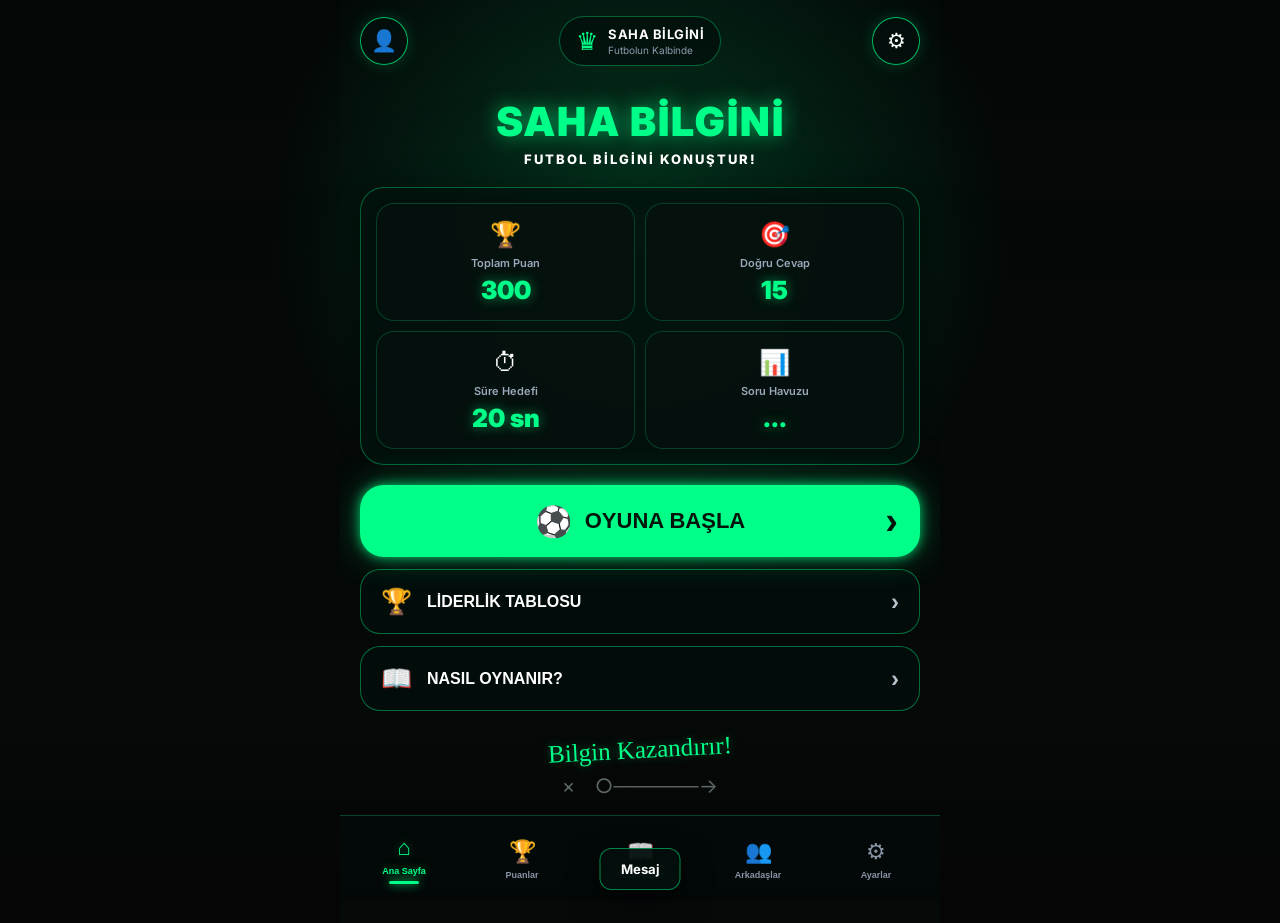
==== commit 6cd20372: "Update quiz.html" ====
--- a/quiz.html
+++ b/quiz.html
@@ -2,193 +2,209 @@
 <html lang="tr">
 <head>
 <meta charset="UTF-8">
-<meta name="viewport" content="width=device-width, initial-scale=1.0">
-<title>SkorLab Quiz</title>
+<meta name="viewport" content="width=device-width, initial-scale=1.0, maximum-scale=1.0, user-scalable=no">
+<title>Saha Bilgini</title>
+<link rel="preconnect" href="https://fonts.googleapis.com">
+<link rel="preconnect" href="https://fonts.gstatic.com" crossorigin>
+<link href="https://fonts.googleapis.com/css2?family=Inter:wght@400;500;600;700;800;900&family=Permanent+Marker&display=swap" rel="stylesheet">
 <style>
-:root{--bg:#070b14;--bg2:#0d1420;--card:#111a2b;--card2:#0a121f;--border:#1e2c47;--border2:#2a3d5c;--text:#f1f5fb;--muted:#7d8ba5;--green:#00e07a;--green2:#00b863;--green-dim:rgba(0,224,122,.12);--orange:#ffb020;--red:#ff4d5e;--blue:#3d8bff;--radius:16px}
-*{box-sizing:border-box;margin:0;padding:0;font-family:-apple-system,BlinkMacSystemFont,'Segoe UI',Roboto,sans-serif;-webkit-tap-highlight-color:transparent}
-body{background:var(--bg);color:var(--text);min-height:100vh;padding:16px;background-image:radial-gradient(circle at 50% 0%, rgba(0,224,122,.08) 0%, transparent 50%);overflow-x:hidden}
-.container{max-width:600px;margin:auto;min-height:calc(100vh - 32px);display:flex;flex-direction:column}
-.screen{display:none;animation:fade .3s ease;flex:1}
-.screen.active{display:flex;flex-direction:column}
-@keyframes fade{from{opacity:0;transform:translateY(8px)}to{opacity:1;transform:translateY(0)}}
-.logo{text-align:center;padding:20px 0;margin-bottom:16px}
-.logo-badge{display:inline-flex;align-items:center;gap:8px;background:var(--green-dim);border:1px solid rgba(0,224,122,.3);color:var(--green);padding:6px 14px;border-radius:20px;font-size:.7rem;font-weight:700;letter-spacing:.5px;margin-bottom:12px}
-.logo-badge::before{content:"";width:6px;height:6px;background:var(--green);border-radius:50%;box-shadow:0 0 8px var(--green)}
-.logo h1{font-size:2rem;font-weight:900;letter-spacing:-1px;background:linear-gradient(135deg,#fff 0%,#a5b4c8 100%);-webkit-background-clip:text;-webkit-text-fill-color:transparent;background-clip:text;margin-bottom:6px}
-.logo p{font-size:.85rem;color:var(--muted);font-weight:500}
-.card{background:linear-gradient(180deg,var(--card) 0%,var(--card2) 100%);border:1px solid var(--border);border-radius:var(--radius);padding:20px;margin-bottom:14px;position:relative;overflow:hidden}
-.card::before{content:"";position:absolute;top:0;left:0;right:0;height:1px;background:linear-gradient(90deg,transparent,rgba(255,255,255,.08),transparent)}
-button{width:100%;padding:16px;border:0;border-radius:12px;background:linear-gradient(135deg,var(--green),var(--green2));color:#04140c;font-size:1rem;font-weight:800;cursor:pointer;letter-spacing:.3px;transition:transform .15s,box-shadow .2s;box-shadow:0 6px 20px rgba(0,224,122,.25);margin-bottom:10px}
-button:active{transform:scale(.97)}
-.btn-secondary{background:var(--bg2);color:var(--text);border:1px solid var(--border);box-shadow:none}
-.info-box{background:var(--bg2);border:1px solid var(--border);border-radius:12px;padding:16px;margin-bottom:14px}
-.info-row{display:flex;justify-content:space-between;padding:8px 0;font-size:.85rem;font-weight:600;border-bottom:1px solid var(--border)}
-.info-row:last-child{border:none}
-.info-row span:first-child{color:var(--muted)}
-.info-row span:last-child{color:var(--green);font-weight:900}
+:root{--neon:#00ff88;--neon-dark:#00c96b;--black:#050505;--dark:#07100d;--white:#ffffff;--gray:#aab4c5}
+*{margin:0;padding:0;box-sizing:border-box;-webkit-tap-highlight-color:transparent}
+body{background:#050505;color:white;font-family:"Inter",sans-serif;min-height:100vh;overflow-x:hidden}
+.app{position:relative;width:100%;max-width:600px;min-height:100vh;margin:auto;overflow:hidden;background:#050908}
+.stadium-bg{position:fixed;inset:0;background-image:url("assets/stadium-bg.jpg");background-size:cover;background-position:center;z-index:0;transform:scale(1.05)}
+.dark-overlay{position:fixed;inset:0;background:radial-gradient(circle at 50% 25%,rgba(0,255,136,.18),transparent 40%),linear-gradient(to bottom,rgba(2,10,8,.45),#050908 80%,#050505 100%);z-index:1}
+.screen{display:none;position:relative;z-index:2;padding-bottom:100px}
+.screen.active{display:block}
+.topbar{height:82px;display:flex;align-items:center;justify-content:space-between;padding:15px 20px}
+.profile-btn,.settings-btn{width:48px;height:48px;border-radius:50%;border:1px solid rgba(0,255,136,.7);background:rgba(3,15,12,.75);color:white;font-size:21px;box-shadow:0 0 15px rgba(0,255,136,.18)}
+.player-info{display:flex;align-items:center;gap:10px;padding:9px 16px;border-radius:30px;background:rgba(2,15,12,.75);border:1px solid rgba(0,255,136,.35)}
+.player-info strong{display:block;font-size:13px;letter-spacing:.5px}
+.player-info small{display:block;margin-top:2px;color:#8f9bad;font-size:10px}
+.crown{color:var(--neon);font-size:25px}
+.content{padding:5px 20px 20px}
+.logo-area{text-align:center;padding:10px 0 20px}
+.logo-img{width:min(82vw,390px);max-height:250px;object-fit:contain;filter:drop-shadow(0 0 10px rgba(0,255,136,.5)) drop-shadow(0 0 30px rgba(0,255,136,.18))}
+.logo-text{font-size:2.5rem;font-weight:900;color:var(--neon);text-shadow:0 0 20px rgba(0,255,136,.6);letter-spacing:2px;margin-bottom:5px}
+.subtitle{margin-top:5px;font-size:13px;font-weight:800;letter-spacing:2px;color:white}
+.stats{display:grid;grid-template-columns:1fr 1fr;gap:10px;padding:15px;border-radius:24px;background:rgba(3,15,13,.82);border:1px solid rgba(0,255,136,.35);box-shadow:0 0 30px rgba(0,0,0,.4),inset 0 0 30px rgba(0,255,136,.03)}
+.stat-card{min-height:115px;padding:15px 10px;border-radius:18px;text-align:center;background:rgba(5,18,15,.85);border:1px solid rgba(0,255,136,.20)}
+.stat-icon{font-size:25px;margin-bottom:7px}
+.stat-card span{display:block;color:#9ca8ba;font-size:11px;font-weight:600}
+.stat-card strong{display:block;margin-top:5px;color:var(--neon);font-size:25px;font-weight:900;text-shadow:0 0 12px rgba(0,255,136,.5)}
+.main-button{position:relative;width:100%;height:72px;margin-top:20px;border:none;border-radius:24px;background:var(--neon);color:#00150b;font-size:22px;font-weight:900;display:flex;align-items:center;justify-content:center;gap:13px;box-shadow:0 0 12px rgba(0,255,136,.75),0 0 35px rgba(0,255,136,.3);cursor:pointer}
+.main-button:active{transform:scale(.97)}
+.ball{font-size:30px}
+.arrow{position:absolute;right:22px;font-size:38px;line-height:1}
+.menu-button{width:100%;height:65px;margin-top:12px;padding:0 20px;display:flex;align-items:center;gap:15px;border-radius:20px;border:1px solid rgba(0,255,136,.4);background:rgba(3,14,12,.85);color:white;font-size:16px;font-weight:800;text-align:left;cursor:pointer}
+.menu-icon{font-size:25px}
+.menu-button .arrow{margin-left:auto;position:static;color:#b8c1cc;font-size:24px}
+.slogan{padding:25px 0 5px;text-align:center}
+.slogan span{font-family:"Permanent Marker",cursive;font-size:25px;color:var(--neon);transform:rotate(-3deg);display:inline-block;text-shadow:0 0 10px rgba(0,255,136,.35)}
+.tactics{margin-top:10px;color:#839092;font-size:20px;opacity:.7}
 .question-header{display:flex;justify-content:space-between;align-items:center;margin-bottom:16px;font-size:.8rem;font-weight:800}
-.question-header .q-num{color:var(--orange);background:rgba(255,176,32,.1);padding:5px 12px;border-radius:8px;border:1px solid rgba(255,176,32,.2)}
-.question-header .q-score{color:var(--green);background:var(--green-dim);padding:5px 12px;border-radius:8px;border:1px solid rgba(0,224,122,.2)}
-.timer-bar{height:8px;background:var(--bg2);border-radius:10px;overflow:hidden;margin-bottom:16px;border:1px solid var(--border)}
-.timer-fill{height:100%;background:linear-gradient(90deg,var(--green),var(--green2));width:100%;transition:width 1s linear}
-.timer-fill.warning{background:linear-gradient(90deg,var(--orange),#ff8c00)}
-.timer-fill.danger{background:linear-gradient(90deg,var(--red),#d63447)}
-.timer-text{text-align:center;font-size:.9rem;font-weight:800;color:var(--muted);margin-bottom:16px}
-.timer-text b{color:var(--green);font-size:1.2rem}
-.question-image{width:100%;max-height:220px;object-fit:contain;border-radius:12px;margin-bottom:16px;background:var(--bg2);border:1px solid var(--border)}
-.question-text{font-size:1.15rem;font-weight:800;line-height:1.5;margin-bottom:22px;color:var(--text);min-height:40px}
-.question-category{display:inline-block;font-size:.65rem;font-weight:700;color:var(--blue);background:rgba(61,139,255,.1);padding:4px 10px;border-radius:6px;border:1px solid rgba(61,139,255,.2);margin-bottom:12px;text-transform:uppercase;letter-spacing:.5px}
+.q-num{color:#ffb020;background:rgba(255,176,32,.1);padding:6px 14px;border-radius:8px;border:1px solid rgba(255,176,32,.3)}
+.q-score{color:var(--neon);background:rgba(0,255,136,.12);padding:6px 14px;border-radius:8px;border:1px solid rgba(0,255,136,.3)}
+.timer-bar{height:8px;background:rgba(0,255,136,.1);border-radius:10px;overflow:hidden;margin-bottom:12px;border:1px solid rgba(0,255,136,.2)}
+.timer-fill{height:100%;background:linear-gradient(90deg,var(--neon),var(--neon-dark));width:100%;transition:width 1s linear}
+.timer-fill.warning{background:linear-gradient(90deg,#ffb020,#ff8c00)}
+.timer-fill.danger{background:linear-gradient(90deg,#ff4d5e,#d63447)}
+.timer-text{text-align:center;font-size:.9rem;font-weight:800;color:#9ca8ba;margin-bottom:16px}
+.timer-text b{color:var(--neon);font-size:1.2rem}
+.question-category{display:inline-block;font-size:.65rem;font-weight:700;color:#3d8bff;background:rgba(61,139,255,.15);padding:4px 10px;border-radius:6px;border:1px solid rgba(61,139,255,.3);margin-bottom:12px;text-transform:uppercase;letter-spacing:.5px}
+.question-image{width:100%;max-height:220px;object-fit:contain;border-radius:12px;margin-bottom:16px;background:rgba(3,15,12,.8);border:1px solid rgba(0,255,136,.2)}
+.question-text{font-size:1.15rem;font-weight:800;line-height:1.5;margin-bottom:22px;color:white;min-height:40px}
 .answers{display:flex;flex-direction:column;gap:10px;margin-bottom:16px}
-.answer{background:var(--bg2);border:2px solid var(--border);border-radius:12px;padding:16px;font-size:.92rem;font-weight:700;cursor:pointer;transition:all .2s;text-align:left;color:var(--text);display:flex;align-items:center;gap:12px}
+.answer{background:rgba(3,15,12,.85);border:2px solid rgba(0,255,136,.2);border-radius:12px;padding:16px;font-size:.92rem;font-weight:700;cursor:pointer;transition:all .2s;text-align:left;color:white;display:flex;align-items:center;gap:12px}
 .answer:active{transform:scale(.98)}
-.answer .letter{display:inline-flex;align-items:center;justify-content:center;width:28px;height:28px;border-radius:8px;background:var(--card);color:var(--muted);font-weight:900;font-size:.8rem;flex-shrink:0}
-.answer.correct{background:linear-gradient(135deg,var(--green),var(--green2));border-color:var(--green);color:#04140c}
-.answer.correct .letter{background:rgba(4,20,12,.15);color:#04140c}
-.answer.wrong{background:linear-gradient(135deg,var(--red),#d63447);border-color:var(--red);color:#fff}
+.answer .letter{display:inline-flex;align-items:center;justify-content:center;width:28px;height:28px;border-radius:8px;background:rgba(0,255,136,.1);color:#9ca8ba;font-weight:900;font-size:.8rem;flex-shrink:0}
+.answer.correct{background:linear-gradient(135deg,var(--neon),var(--neon-dark));border-color:var(--neon);color:#00150b}
+.answer.correct .letter{background:rgba(0,20,12,.15);color:#00150b}
+.answer.wrong{background:linear-gradient(135deg,#ff4d5e,#d63447);border-color:#ff4d5e;color:#fff}
 .answer.wrong .letter{background:rgba(255,255,255,.2);color:#fff}
 .answer.disabled{opacity:.5;pointer-events:none}
 .answer.removed{opacity:.2;pointer-events:none;text-decoration:line-through}
 .jokers{display:grid;grid-template-columns:1fr 1fr;gap:10px;margin-top:16px}
-.joker{background:var(--bg2);border:1px dashed var(--border2);border-radius:12px;padding:12px 8px;text-align:center;cursor:pointer;font-size:.75rem;font-weight:800;color:var(--muted);transition:all .2s}
+.joker{background:rgba(3,15,12,.85);border:1px dashed rgba(0,255,136,.4);border-radius:12px;padding:12px 8px;text-align:center;cursor:pointer;font-size:.75rem;font-weight:800;color:#9ca8ba;transition:all .2s}
 .joker:active{transform:scale(.95)}
 .joker .j-icon{display:block;font-size:1.4rem;margin-bottom:4px}
-.joker:not(.used){color:var(--orange);border-color:rgba(255,176,32,.4);background:rgba(255,176,32,.05)}
+.joker:not(.used){color:#ffb020;border-color:rgba(255,176,32,.5);background:rgba(255,176,32,.05)}
 .joker.used{opacity:.3;pointer-events:none}
 .result-icon{font-size:5rem;text-align:center;margin:20px 0}
-.result-title{text-align:center;font-size:1.6rem;font-weight:900;color:var(--green);margin-bottom:8px}
-.result-subtitle{text-align:center;font-size:.85rem;color:var(--muted);margin-bottom:24px}
-.score-big{text-align:center;padding:24px;background:var(--bg2);border:1px solid var(--border);border-radius:16px;margin-bottom:20px}
-.score-big .score-num{font-size:3.5rem;font-weight:900;color:var(--green);line-height:1}
-.score-big .score-lbl{font-size:.8rem;color:var(--muted);text-transform:uppercase;letter-spacing:1px;font-weight:700;margin-top:6px}
+.result-title{text-align:center;font-size:1.6rem;font-weight:900;color:var(--neon);margin-bottom:8px;text-shadow:0 0 15px rgba(0,255,136,.5)}
+.result-subtitle{text-align:center;font-size:.85rem;color:#9ca8ba;margin-bottom:24px}
+.score-big{text-align:center;padding:24px;background:rgba(3,15,12,.85);border:1px solid rgba(0,255,136,.3);border-radius:16px;margin-bottom:20px}
+.score-big .score-num{font-size:3.5rem;font-weight:900;color:var(--neon);line-height:1;text-shadow:0 0 20px rgba(0,255,136,.5)}
+.score-big .score-lbl{font-size:.8rem;color:#9ca8ba;text-transform:uppercase;letter-spacing:1px;font-weight:700;margin-top:6px}
+.result-info{display:flex;justify-content:space-between;padding:10px 0;font-size:.85rem;font-weight:600;border-bottom:1px solid rgba(0,255,136,.15)}
+.result-info:last-child{border:none}
+.result-info span:first-child{color:#9ca8ba}
+.result-info span:last-child{color:var(--neon);font-weight:900}
 .leader-list{display:flex;flex-direction:column;gap:8px}
-.leader-item{display:flex;justify-content:space-between;align-items:center;background:var(--bg2);border:1px solid var(--border);border-radius:10px;padding:12px 14px;font-size:.85rem;font-weight:700}
-.leader-item .rank{color:var(--orange);font-weight:900;min-width:30px}
-.leader-item .date{color:var(--muted);font-size:.72rem;font-weight:600}
-.leader-item .pts{color:var(--green);font-weight:900}
-.empty-msg{text-align:center;padding:30px 20px;color:var(--muted);font-size:.85rem;line-height:1.6}
-.toast{position:fixed;bottom:20px;left:50%;transform:translateX(-50%) translateY(100px);background:var(--card);border:1px solid var(--border2);border-radius:12px;padding:12px 20px;font-size:.82rem;font-weight:700;color:var(--text);box-shadow:0 10px 30px rgba(0,0,0,.5);transition:transform .3s ease;z-index:100;max-width:90%}
+.leader-item{display:flex;justify-content:space-between;align-items:center;background:rgba(3,15,12,.85);border:1px solid rgba(0,255,136,.2);border-radius:10px;padding:12px 14px;font-size:.85rem;font-weight:700}
+.leader-item .rank{color:#ffb020;font-weight:900;min-width:30px}
+.leader-item .date{color:#9ca8ba;font-size:.72rem;font-weight:600}
+.leader-item .pts{color:var(--neon);font-weight:900}
+.empty-msg{text-align:center;padding:30px 20px;color:#9ca8ba;font-size:.85rem;line-height:1.6}
+.back-btn{display:inline-block;margin-bottom:16px;padding:10px 18px;border-radius:12px;border:1px solid rgba(0,255,136,.4);background:rgba(3,14,12,.85);color:var(--neon);font-weight:800;cursor:pointer;font-size:.85rem}
+.toast{position:fixed;bottom:110px;left:50%;transform:translateX(-50%) translateY(100px);background:rgba(3,15,12,.95);border:1px solid rgba(0,255,136,.5);border-radius:12px;padding:12px 20px;font-size:.82rem;font-weight:700;color:white;box-shadow:0 10px 30px rgba(0,0,0,.5);transition:transform .3s ease;z-index:100;max-width:90%}
 .toast.show{transform:translateX(-50%) translateY(0)}
-.toast.success{border-color:rgba(0,224,122,.4);color:var(--green)}
-.toast.warning{border-color:rgba(255,176,32,.4);color:var(--orange)}
-.toast.error{border-color:rgba(255,77,94,.4);color:var(--red)}
-.modal-overlay{position:fixed;top:0;left:0;right:0;bottom:0;background:rgba(0,0,0,.8);backdrop-filter:blur(6px);z-index:1000;display:none;align-items:center;justify-content:center;padding:20px}
+.toast.success{border-color:rgba(0,255,136,.6);color:var(--neon)}
+.toast.warning{border-color:rgba(255,176,32,.6);color:#ffb020}
+.toast.error{border-color:rgba(255,77,94,.6);color:#ff4d5e}
+.modal-overlay{position:fixed;top:0;left:0;right:0;bottom:0;background:rgba(0,0,0,.85);backdrop-filter:blur(6px);z-index:1000;display:none;align-items:center;justify-content:center;padding:20px}
 .modal-overlay.active{display:flex}
-.modal-box{background:linear-gradient(180deg,var(--card) 0%,var(--card2) 100%);border:1px solid var(--border2);border-radius:var(--radius);padding:24px;max-width:360px;width:100%;text-align:center}
-.modal-box h3{color:var(--green);font-size:1.1rem;font-weight:900;margin-bottom:12px}
-.modal-box p{color:var(--muted);font-size:.85rem;line-height:1.6;margin-bottom:18px;text-align:left}
-.modal-box .modal-buttons{display:grid;grid-template-columns:1fr 1fr;gap:10px}
-.modal-box .modal-buttons button{margin:0;padding:13px;font-size:.85rem}
-.modal-box .cancel{background:var(--bg2);color:var(--muted);border:1px solid var(--border);box-shadow:none}
+.modal-box{background:linear-gradient(180deg,#0a1814,#050908);border:1px solid rgba(0,255,136,.4);border-radius:16px;padding:24px;max-width:360px;width:100%;text-align:center}
+.modal-box h3{color:var(--neon);font-size:1.1rem;font-weight:900;margin-bottom:12px}
+.modal-box p{color:#9ca8ba;font-size:.85rem;line-height:1.6;margin-bottom:18px;text-align:left}
+.modal-buttons{display:grid;grid-template-columns:1fr 1fr;gap:10px}
+.modal-buttons button{padding:13px;border:none;border-radius:10px;font-weight:800;cursor:pointer;font-size:.85rem}
+.modal-buttons .confirm{background:var(--neon);color:#00150b}
+.modal-buttons .cancel{background:rgba(3,14,12,.85);color:#9ca8ba;border:1px solid rgba(0,255,136,.3)}
+.bottom-nav{position:fixed;bottom:0;left:50%;transform:translateX(-50%);width:min(100%,600px);height:85px;display:grid;grid-template-columns:repeat(5,1fr);padding:8px 5px 5px;background:linear-gradient(to top,rgba(3,7,8,.98),rgba(3,10,9,.94));border-top:1px solid rgba(0,255,136,.25);backdrop-filter:blur(18px);z-index:50}
+.nav-item{color:#8994a6;text-decoration:none;display:flex;flex-direction:column;align-items:center;justify-content:center;gap:5px;font-size:22px;cursor:pointer;background:none;border:none}
+.nav-item small{font-size:9px;font-weight:700}
+.nav-item.active{color:var(--neon);text-shadow:0 0 10px rgba(0,255,136,.5)}
+.nav-item.active::after{content:"";width:30px;height:3px;border-radius:5px;background:var(--neon);box-shadow:0 0 10px var(--neon)}
+@media(max-width:380px){.content{padding-left:14px;padding-right:14px}.stat-card{min-height:105px}.stat-card strong{font-size:22px}.main-button{font-size:19px}.player-info{padding:8px 11px}}
 </style>
 </head>
 <body>
 
-<div class="container">
-
-<div class="screen active" id="screen-start">
-  <div class="logo">
-  <div class="logo-badge">● SAHA BİLGİNİ</div>
-<h1>FUTBOL BİLGİ YARIŞMASI</h1>
-<p>Futbol bilgini konuştur!</p>
-    
+<div class="app">
+  <div class="stadium-bg"></div>
+  <div class="dark-overlay"></div>
+
+  <!-- ANA MENÜ -->
+  <div class="screen active" id="screen-start">
+    <header class="topbar">
+      <button class="profile-btn">👤</button>
+      <div class="player-info">
+        <span class="crown">♛</span>
+        <div><strong>SAHA BİLGİNİ</strong><small>Futbolun Kalbinde</small></div>
+      </div>
+      <button class="settings-btn">⚙</button>
+    </header>
+    <main class="content">
+      <section class="logo-area">
+        <img src="assets/saha-bilgini-logo.png" alt="Saha Bilgini" class="logo-img" onerror="this.style.display='none'; document.getElementById('logoText').style.display='block';">
+        <div id="logoText" class="logo-text" style="display:none;">SAHA BİLGİNİ</div>
+        <p class="subtitle">FUTBOL BİLGİNİ KONUŞTUR!</p>
+      </section>
+      <section class="stats">
+        <div class="stat-card"><div class="stat-icon">🏆</div><span>Toplam Puan</span><strong>300</strong></div>
+        <div class="stat-card"><div class="stat-icon">🎯</div><span>Doğru Cevap</span><strong>15</strong></div>
+        <div class="stat-card"><div class="stat-icon">⏱</div><span>Süre Hedefi</span><strong>20 sn</strong></div>
+        <div class="stat-card"><div class="stat-icon">📊</div><span>Soru Havuzu</span><strong id="havuzBoyut">...</strong></div>
+      </section>
+      <button class="main-button" onclick="startGame()"><span class="ball">⚽</span><span>OYUNA BAŞLA</span><span class="arrow">›</span></button>
+      <button class="menu-button" onclick="showLeaderboard()"><span class="menu-icon">🏆</span><span>LİDERLİK TABLOSU</span><span class="arrow">›</span></button>
+      <button class="menu-button" onclick="showRules()"><span class="menu-icon">📖</span><span>NASIL OYNANIR?</span><span class="arrow">›</span></button>
+      <div class="slogan"><span>Bilgin Kazandırır!</span><div class="tactics">× &nbsp;&nbsp; ○──────→</div></div>
+    </main>
   </div>
-  
-  <div class="card">
-    <div class="info-box">
-      <div class="info-row"><span>📊 Soru Sayısı</span><span>15</span></div>
-      <div class="info-row"><span>⏱️ Soru Başına Süre</span><span>20 saniye</span></div>
-      <div class="info-row"><span>🎯 Maksimum Puan</span><span>300</span></div>
-      <div class="info-row"><span>🎲 Soru Havuzu</span><span id="havuzBoyut">...</span></div>
-    </div>
-    
-    <button onclick="startGame()">🎯 OYUNA BAŞLA</button>
-    <button class="btn-secondary" onclick="showLeaderboard()">🏆 LİDERLİK TABLOSU</button>
-    <button class="btn-secondary" onclick="showRules()">📖 NASIL OYNANIR?</button>
+
+  <!-- SORU EKRANI -->
+  <div class="screen" id="screen-question">
+    <main class="content">
+      <div class="question-header"><div class="q-num" id="qNum">SORU 1/15</div><div class="q-score" id="qScore">🎯 0</div></div>
+      <div class="timer-bar"><div class="timer-fill" id="timerFill"></div></div>
+      <div class="timer-text" id="timerText">⏱️ <b>20</b> saniye</div>
+      <div class="question-category" id="qCategory">GENEL</div>
+      <img id="qImage" class="question-image" style="display:none;" alt="Soru Görseli">
+      <div class="question-text" id="qText">Soru yükleniyor...</div>
+      <div class="answers" id="answersContainer"></div>
+      <div class="jokers">
+        <div class="joker" id="jokerFifty" onclick="useFiftyFifty()"><span class="j-icon">✂️</span>%50 JOKER</div>
+        <div class="joker" id="jokerTime" onclick="useTimeJoker()"><span class="j-icon">⏸️</span>SÜRE DURDUR</div>
+      </div>
+    </main>
   </div>
-</div>
-
-<div class="screen" id="screen-question">
-  <div class="question-header">
-    <div class="q-num" id="qNum">SORU 1/15</div>
-    <div class="q-score" id="qScore">🎯 0</div>
+
+  <!-- SONUÇ EKRANI -->
+  <div class="screen" id="screen-result">
+    <main class="content">
+      <div class="result-icon" id="resultIcon">🏆</div>
+      <div class="result-title" id="resultTitle">TEBRİKLER!</div>
+      <div class="result-subtitle" id="resultSubtitle">Harika bir performans!</div>
+      <div class="score-big"><div class="score-num" id="finalScore">0</div><div class="score-lbl">TOPLAM PUAN</div></div>
+      <div style="margin-bottom:20px;">
+        <div class="result-info"><span>✅ Doğru Cevap</span><span id="finalCorrect">0/15</span></div>
+        <div class="result-info"><span>❌ Yanlış Cevap</span><span id="finalWrong">0</span></div>
+        <div class="result-info"><span>⏱️ Ortalama Süre</span><span id="finalAvgTime">0 sn</span></div>
+        <div class="result-info"><span>🏅 Seviye</span><span id="finalLevel">Amatör</span></div>
+      </div>
+      <button class="main-button" onclick="startGame()"><span class="ball">⚽</span><span>YENİDEN OYNA</span></button>
+      <button class="menu-button" onclick="goHome()"><span class="menu-icon">🏠</span><span>ANA MENÜ</span><span class="arrow">›</span></button>
+    </main>
   </div>
-  
-  <div class="timer-bar">
-    <div class="timer-fill" id="timerFill"></div>
+
+  <!-- LİDERLİK -->
+  <div class="screen" id="screen-leaderboard">
+    <main class="content" style="padding-top:30px;">
+      <button class="back-btn" onclick="goHome()">← Geri</button>
+      <h2 style="text-align:center;color:var(--neon);margin-bottom:20px;font-weight:900;">🏆 LİDERLİK TABLOSU</h2>
+      <div class="leader-list" id="leaderList"><div class="empty-msg">Henüz skor yok.<br>Oyna ve ilk skoru sen yap! 🎯</div></div>
+    </main>
   </div>
-  
-  <div class="timer-text" id="timerText">⏱️ <b>20</b> saniye</div>
-  
-  <div class="card">
-    <div class="question-category" id="qCategory">DÜNYA KUPASI</div>
-    <img id="qImage" class="question-image" style="display:none;" alt="Soru Görseli">
-    <div class="question-text" id="qText">Soru yükleniyor...</div>
-    
-    <div class="answers" id="answersContainer"></div>
-    
-    <div class="jokers">
-      <div class="joker" id="jokerFifty" onclick="useFiftyFifty()">
-        <span class="j-icon">✂️</span>
-        %50 JOKER
-      </div>
-      <div class="joker" id="jokerTime" onclick="useTimeJoker()">
-        <span class="j-icon">⏸️</span>
-        SÜRE DURDUR
-      </div>
+
+  <!-- ALT NAV -->
+  <nav class="bottom-nav">
+    <button class="nav-item active" onclick="goHome()"><span>⌂</span><small>Ana Sayfa</small></button>
+    <button class="nav-item" onclick="showLeaderboard()"><span>🏆</span><small>Puanlar</small></button>
+    <button class="nav-item" onclick="showRules()"><span>📖</span><small>Soru Arşivi</small></button>
+    <button class="nav-item" onclick="showModal('Yakında','Arkadaşlar özelliği çok yakında!',[{text:'Tamam',action:closeModal}])"><span>👥</span><small>Arkadaşlar</small></button>
+    <button class="nav-item" onclick="showModal('Yakında','Ayarlar özelliği çok yakında!',[{text:'Tamam',action:closeModal}])"><span>⚙</span><small>Ayarlar</small></button>
+  </nav>
+
+  <div class="toast" id="toast">Mesaj</div>
+  <div class="modal-overlay" id="modal">
+    <div class="modal-box">
+      <h3 id="modalTitle">Başlık</h3>
+      <p id="modalText">Metin</p>
+      <div class="modal-buttons" id="modalButtons"></div>
     </div>
   </div>
-</div>
-
-<div class="screen" id="screen-result">
-  <div class="result-icon" id="resultIcon">🏆</div>
-  <div class="result-title" id="resultTitle">TEBRİKLER!</div>
-  <div class="result-subtitle" id="resultSubtitle">Harika bir performans!</div>
-  
-  <div class="card">
-    <div class="score-big">
-      <div class="score-num" id="finalScore">0</div>
-      <div class="score-lbl">TOPLAM PUAN</div>
-    </div>
-    
-    <div class="info-box">
-      <div class="info-row"><span>✅ Doğru Cevap</span><span id="finalCorrect">0/15</span></div>
-      <div class="info-row"><span>❌ Yanlış Cevap</span><span class="red" id="finalWrong">0</span></div>
-      <div class="info-row"><span>⏱️ Ortalama Süre</span><span class="orange" id="finalAvgTime">0 sn</span></div>
-      <div class="info-row"><span>🏅 Seviye</span><span id="finalLevel">Amatör</span></div>
-    </div>
-    
-    <button onclick="startGame()">🎯 YENİDEN OYNA</button>
-    <button class="btn-secondary" onclick="goHome()">🏠 ANA MENÜ</button>
-  </div>
-</div>
-
-<div class="screen" id="screen-leaderboard">
-  <div class="logo">
-    <div class="logo-badge">● SKORLAB ULTRA</div>
-    <h1>🏆 LİDERLİK</h1>
-    <p>En iyi skorların</p>
-  </div>
-  
-  <div class="card">
-    <div class="leader-list" id="leaderList">
-      <div class="empty-msg">Henüz skor yok.<br>Oyna ve ilk skoru sen yap! 🎯</div>
-    </div>
-  </div>
-  
-  <button onclick="goHome()">🏠 ANA MENÜ</button>
-</div>
-
-<div class="modal-overlay" id="modal">
-  <div class="modal-box">
-    <h3 id="modalTitle">Başlık</h3>
-    <p id="modalText">Metin</p>
-    <div class="modal-buttons" id="modalButtons"></div>
-  </div>
-</div>
-
-<div class="toast" id="toast">Mesaj</div>
-
 </div>
 
 <script>
@@ -197,1211 +213,761 @@
    ============================================================ */
 window.sorularVerisi = [
   {
-    "id": 1,
-    "kategori": "Efsaneler",
-    "zorluk": "kolay",
+    "id": 1, "kategori": "Efsaneler", "zorluk": "kolay",
     "soru": "Futbol dünyasında 'O Fenômeno' lakabıyla tanınan efsane Brezilyalı futbolcu kimdir?",
-    "secenekler": ["Ronaldinho", "Rivaldo", "Ronaldo Nazário", "Kaká"],
-    "dogru": 2
-  },
-  {
-    "id": 2,
-    "kategori": "Uluslararası",
-    "zorluk": "kolay",
+    "secenekler": ["Ronaldinho", "Rivaldo", "Ronaldo Nazário", "Kaká"], "dogru": 2
+  },
+  {
+    "id": 2, "kategori": "Uluslararası", "zorluk": "kolay",
     "soru": "Brezilya millî takımı tarihindeki en çok gol atan oyunculardan biri olan Pelé'nin asıl adı nedir?",
-    "secenekler": ["Edson Arantes do Nascimento", "Garrincha", "Zico", "Rivaldo Vitor"],
-    "dogru": 0
-  },
-  {
-    "id": 3,
-    "kategori": "La Liga",
-    "zorluk": "kolay",
+    "secenekler": ["Edson Arantes do Nascimento", "Garrincha", "Zico", "Rivaldo Vitor"], "dogru": 0
+  },
+  {
+    "id": 3, "kategori": "La Liga", "zorluk": "kolay",
     "soru": "Real Madrid'in iç saha maçlarını oynadığı stadyumun adı nedir?",
-    "secenekler": ["Camp Nou", "Wanda Metropolitano", "Santiago Bernabéu", "Mestalla"],
-    "dogru": 2
-  },
-  {
-    "id": 4,
-    "kategori": "Serie A",
-    "zorluk": "kolay",
+    "secenekler": ["Camp Nou", "Wanda Metropolitano", "Santiago Bernabéu", "Mestalla"], "dogru": 2
+  },
+  {
+    "id": 4, "kategori": "Serie A", "zorluk": "kolay",
     "soru": "İtalya'nın Juventus takımı hangi renk formayla mücadele eder?",
-    "secenekler": ["Kırmızı-Siyah", "Siyah-Beyaz", "Mavi-Beyaz", "Bordo-Mavi"],
-    "dogru": 1
-  },
-  {
-    "id": 5,
-    "kategori": "Süper Lig",
-    "zorluk": "kolay",
+    "secenekler": ["Kırmızı-Siyah", "Siyah-Beyaz", "Mavi-Beyaz", "Bordo-Mavi"], "dogru": 1
+  },
+  {
+    "id": 5, "kategori": "Süper Lig", "zorluk": "kolay",
     "soru": "Beşiktaş'ın simgesi olan ve maçlarını oynadığı stadyumun adı nedir?",
-    "secenekler": ["Türk Telekom Arena", "Şükrü Saracoğlu", "Vodafone Park (Beşiktaş Park)", "Atatürk Olimpiyat"],
-    "dogru": 2
-  },
-  {
-    "id": 6,
-    "kategori": "Ödüller",
-    "zorluk": "kolay",
-    "soru": "Yılın en iyi futbolcusuna verilen ve Fransız futbol dergisi France Football tarafından düzenlenen ödülün adı nedir?",
-    "secenekler": ["The Best", "Golden Boy", "Ballon d'Or", "Puskas Ödülü"],
-    "dogru": 2
-  },
-  {
-    "id": 7,
-    "kategori": "Bundesliga",
-    "zorluk": "kolay",
+    "secenekler": ["Türk Telekom Arena", "Şükrü Saracoğlu", "Vodafone Park", "Atatürk Olimpiyat"], "dogru": 2
+  },
+  {
+    "id": 6, "kategori": "Ödüller", "zorluk": "kolay",
+    "soru": "Yılın en iyi futbolcusuna verilen ve France Football tarafından düzenlenen ödülün adı nedir?",
+    "secenekler": ["The Best", "Golden Boy", "Ballon d'Or", "Puskas Ödülü"], "dogru": 2
+  },
+  {
+    "id": 7, "kategori": "Bundesliga", "zorluk": "kolay",
     "soru": "Almanya Bundesliga'da en çok şampiyonluk kazanan kulüp hangisidir?",
-    "secenekler": ["Borussia Dortmund", "Bayern Münih", "RB Leipzig", "Bayer Leverkusen"],
-    "dogru": 1
-  },
-  {
-    "id": 8,
-    "kategori": "Fransa Lig 1",
-    "zorluk": "kolay",
+    "secenekler": ["Borussia Dortmund", "Bayern Münih", "RB Leipzig", "Bayer Leverkusen"], "dogru": 1
+  },
+  {
+    "id": 8, "kategori": "Fransa Lig 1", "zorluk": "kolay",
     "soru": "Paris Saint-Germain (PSG) hangi ülkenin takımıdır?",
-    "secenekler": ["İtalya", "Fransa", "İspanya", "Almanya"],
-    "dogru": 1
-  },
-  {
-    "id": 9,
-    "kategori": "Süper Lig",
-    "zorluk": "kolay",
+    "secenekler": ["İtalya", "Fransa", "İspanya", "Almanya"], "dogru": 1
+  },
+  {
+    "id": 9, "kategori": "Süper Lig", "zorluk": "kolay",
     "soru": "Fenerbahçe'nin kadıköydeki stadının resmi adı nedir?",
-    "secenekler": ["Ali Sami Yen", "Ülker Stadyumu Şükrü Saracoğlu Spor Kompleksi", "Vodafone Park", "Fenerbahçe Arena"],
-    "dogru": 1
-  },
-  {
-    "id": 10,
-    "kategori": "Kural",
-    "zorluk": "kolay",
+    "secenekler": ["Ali Sami Yen", "Şükrü Saracoğlu Spor Kompleksi", "Vodafone Park", "Fenerbahçe Arena"], "dogru": 1
+  },
+  {
+    "id": 10, "kategori": "Kural", "zorluk": "kolay",
     "soru": "Futbol maçlarında bir takım sahada toplam kaç futbolcu ile yer alır?",
-    "secenekler": ["9", "10", "11", "12"],
-    "dogru": 2
-  },
-  {
-    "id": 11,
-    "kategori": "İngiltere",
-    "zorluk": "kolay",
+    "secenekler": ["9", "10", "11", "12"], "dogru": 2
+  },
+  {
+    "id": 11, "kategori": "İngiltere", "zorluk": "kolay",
     "soru": "Arsenal kulübünün merkezi hangi İngiltere şehrindedir?",
-    "secenekler": ["Manchester", "Liverpool", "Londra", "Birmingham"],
-    "dogru": 2
-  },
-  {
-    "id": 12,
-    "kategori": "Dünya Kupası",
-    "zorluk": "kolay",
+    "secenekler": ["Manchester", "Liverpool", "Londra", "Birmingham"], "dogru": 2
+  },
+  {
+    "id": 12, "kategori": "Dünya Kupası", "zorluk": "kolay",
     "soru": "Tarihte ilk FIFA Dünya Kupası hangi yılda düzenlenmiştir?",
-    "secenekler": ["1920", "1930", "1942", "1950"],
-    "dogru": 1
-  },
-  {
-    "id": 13,
-    "kategori": "La Liga",
-    "zorluk": "kolay",
+    "secenekler": ["1920", "1930", "1942", "1950"], "dogru": 1
+  },
+  {
+    "id": 13, "kategori": "La Liga", "zorluk": "kolay",
     "soru": "Barcelona ile Real Madrid arasındaki ezeli rekabet maçlarının genel adı nedir?",
-    "secenekler": ["Derbi", "El Clasico", "Supercopa", "Galacticos"],
-    "dogru": 1
-  },
-  {
-    "id": 14,
-    "kategori": "Portekiz",
-    "zorluk": "kolay",
+    "secenekler": ["Derbi", "El Clasico", "Supercopa", "Galacticos"], "dogru": 1
+  },
+  {
+    "id": 14, "kategori": "Portekiz", "zorluk": "kolay",
     "soru": "Portekiz'in köklü kulüplerinden FC Porto hangi şehrin takımıdır?",
-    "secenekler": ["Lizbon", "Porto", "Braga", "Coimbra"],
-    "dogru": 1
-  },
-  {
-    "id": 15,
-    "kategori": "Efsaneler",
-    "zorluk": "kolay",
+    "secenekler": ["Lizbon", "Porto", "Braga", "Coimbra"], "dogru": 1
+  },
+  {
+    "id": 15, "kategori": "Efsaneler", "zorluk": "kolay",
     "soru": "Hollandalı efsane futbolcu ve teknik direktör Johan Cruyff hangi meşhur oyun felsefesiyle özdeşleşmiştir?",
-    "secenekler": ["Katı Defans", "Total Futbol", "Kontra Atak", "Otobüs Çekme"],
-    "dogru": 1
-  },
-  {
-    "id": 16,
-    "kategori": "Milli Takım",
-    "zorluk": "kolay",
+    "secenekler": ["Katı Defans", "Total Futbol", "Kontra Atak", "Otobüs Çekme"], "dogru": 1
+  },
+  {
+    "id": 16, "kategori": "Milli Takım", "zorluk": "kolay",
     "soru": "Almanya milli futbol takımının takma adı veya genel unvanı nedir?",
-    "secenekler": ["Gök Mavililer", "Panzerler", "Gecenin Kralları", "Boğalar"],
-    "dogru": 1
-  },
-  {
-    "id": 17,
-    "kategori": "Süper Lig",
-    "zorluk": "kolay",
+    "secenekler": ["Gök Mavililer", "Panzerler", "Gecenin Kralları", "Boğalar"], "dogru": 1
+  },
+  {
+    "id": 17, "kategori": "Süper Lig", "zorluk": "kolay",
     "soru": "Trabzonspor'un renkleri hangi seçenekte doğru verilmiştir?",
-    "secenekler": ["Sarı-Lacivert", "Sarı-Kırmızı", "Bordo-Mavi", "Siyah-Beyaz"],
-    "dogru": 2
-  },
-  {
-    "id": 18,
-    "kategori": "Dünya Kupası",
-    "zorluk": "kolay",
+    "secenekler": ["Sarı-Lacivert", "Sarı-Kırmızı", "Bordo-Mavi", "Siyah-Beyaz"], "dogru": 2
+  },
+  {
+    "id": 18, "kategori": "Dünya Kupası", "zorluk": "kolay",
     "soru": "2014 FIFA Dünya Kupası hangi ülkede düzenlenmiştir?",
-    "secenekler": ["Güney Afrika", "Brezilya", "Rusya", "Katar"],
-    "dogru": 1
-  },
-  {
-    "id": 19,
-    "kategori": "Fransa",
-    "zorluk": "kolay",
-    "soru": "Fransa Milli Futbol Takımı'nın formalarında ve amblemlerinde yer alan milli sembol hayvan hangisidir?",
-    "secenekler": ["Aslan", "Kartal", "Horoz", "Kurt"],
-    "dogru": 2
-  },
-  {
-    "id": 20,
-    "kategori": "İspanya",
-    "zorluk": "kolay",
+    "secenekler": ["Güney Afrika", "Brezilya", "Rusya", "Katar"], "dogru": 1
+  },
+  {
+    "id": 19, "kategori": "Fransa", "zorluk": "kolay",
+    "soru": "Fransa Milli Futbol Takımı'nın formalarında yer alan milli sembol hayvan hangisidir?",
+    "secenekler": ["Aslan", "Kartal", "Horoz", "Kurt"], "dogru": 2
+  },
+  {
+    "id": 20, "kategori": "İspanya", "zorluk": "kolay",
     "soru": "Atletico Madrid hangi İspanyol şehrinin takımıdır?",
-    "secenekler": ["Barselona", "Madrid", "Valensiya", "Sevilla"],
-    "dogru": 1
-  },
-  {
-    "id": 21,
-    "kategori": "Dünya Kupası",
-    "zorluk": "kolay",
+    "secenekler": ["Barselona", "Madrid", "Valensiya", "Sevilla"], "dogru": 1
+  },
+  {
+    "id": 21, "kategori": "Dünya Kupası", "zorluk": "kolay",
     "soru": "Hangi ülke 5 kez ile en çok FIFA Dünya Kupası kazanan takımdır?",
-    "secenekler": ["Almanya", "İtalya", "Arjantin", "Brezilya"],
-    "dogru": 3
-  },
-  {
-    "id": 22,
-    "kategori": "Kural",
-    "zorluk": "kolay",
-    "soru": "Futbol maçında hakemin oyuncuya ihraç (oyundan atılma) amacıyla gösterdiği kartın rengi nedir?",
-    "secenekler": ["Sarı", "Kırmızı", "Mavi", "Yeşil"],
-    "dogru": 1
-  },
-  {
-    "id": 23,
-    "kategori": "Süper Lig",
-    "zorluk": "kolay",
+    "secenekler": ["Almanya", "İtalya", "Arjantin", "Brezilya"], "dogru": 3
+  },
+  {
+    "id": 22, "kategori": "Kural", "zorluk": "kolay",
+    "soru": "Futbol maçında hakemin oyuncuya ihraç amacıyla gösterdiği kartın rengi nedir?",
+    "secenekler": ["Sarı", "Kırmızı", "Mavi", "Yeşil"], "dogru": 1
+  },
+  {
+    "id": 23, "kategori": "Süper Lig", "zorluk": "kolay",
     "soru": "Süper Lig'de 'Taçsız Kral' lakabıyla bilinen efsane golcü kimdir?",
-    "secenekler": ["Hakan Şükür", "Metin Oktay", "Tanju Çolak", "Fevzi Zemzem"],
-    "dogru": 1
-  },
-  {
-    "id": 24,
-    "kategori": "Kariyer",
-    "zorluk": "kolay",
+    "secenekler": ["Hakan Şükür", "Metin Oktay", "Tanju Çolak", "Fevzi Zemzem"], "dogru": 1
+  },
+  {
+    "id": 24, "kategori": "Kariyer", "zorluk": "kolay",
     "soru": "Zlatan Ibrahimović kariyeri boyunca hangi ülkenin milli takımında forma giymiştir?",
-    "secenekler": ["Danimarka", "Norveç", "İsveç", "Finlandiya"],
-    "dogru": 2
-  },
-  {
-    "id": 25,
-    "kategori": "İtalya",
-    "zorluk": "kolay",
+    "secenekler": ["Danimarka", "Norveç", "İsveç", "Finlandiya"], "dogru": 2
+  },
+  {
+    "id": 25, "kategori": "İtalya", "zorluk": "kolay",
     "soru": "AC Milan ve Inter takımlarının ortaklaşa kullandığı ünlü stadyumun adı nedir?",
-    "secenekler": ["Stadio Olimpico", "San Siro (Giuseppe Meazza)", "Juventus Stadium", "Stadio Artemio Franchi"],
-    "dogru": 1
-  },
-  {
-    "id": 26,
-    "kategori": "Kurallar",
-    "zorluk": "kolay",
+    "secenekler": ["Stadio Olimpico", "San Siro (Giuseppe Meazza)", "Juventus Stadium", "Stadio Artemio Franchi"], "dogru": 1
+  },
+  {
+    "id": 26, "kategori": "Kurallar", "zorluk": "kolay",
     "soru": "Futbol sahasında orta yuvarlağın yarı çapı kaç metredir?",
-    "secenekler": ["7.32 metre", "9.15 metre", "11 metre", "16.5 metre"],
-    "dogru": 1
-  },
-  {
-    "id": 27,
-    "kategori": "İngiltere",
-    "zorluk": "kolay",
+    "secenekler": ["7.32 metre", "9.15 metre", "11 metre", "16.5 metre"], "dogru": 1
+  },
+  {
+    "id": 27, "kategori": "İngiltere", "zorluk": "kolay",
     "soru": "Manchester United'ın iç saha maçlarını oynadığı stadyumun adı nedir?",
-    "secenekler": ["Anfield", "Etihad Stadyumu", "Old Trafford", "Stamford Bridge"],
-    "dogru": 2
-  },
-  {
-    "id": 28,
-    "kategori": "Süper Lig",
-    "zorluk": "kolay",
+    "secenekler": ["Anfield", "Etihad Stadyumu", "Old Trafford", "Stamford Bridge"], "dogru": 2
+  },
+  {
+    "id": 28, "kategori": "Süper Lig", "zorluk": "kolay",
     "soru": "Beşiktaş'ın efsanevi başkanı Süleyman Seba'nın kulübe kazandırdığı en önemli prensip nedir?",
-    "secenekler": ["Önce Şeref, Sonra Başarı", "Parasal Güç", "Sadece Transfer", "Yabancı Sınırı"],
-    "dogru": 0
-  },
-  {
-    "id": 29,
-    "kategori": "Asya",
-    "zorluk": "kolay",
+    "secenekler": ["Önce Şeref, Sonra Başarı", "Parasal Güç", "Sadece Transfer", "Yabancı Sınırı"], "dogru": 0
+  },
+  {
+    "id": 29, "kategori": "Asya", "zorluk": "kolay",
     "soru": "Güney Koreli futbolcu Son Heung-min hangi Premier Lig kulübünde uzun yıllar forma giymiştir?",
-    "secenekler": ["Arsenal", "Chelsea", "Tottenham Hotspur", "Liverpool"],
-    "dogru": 2
-  },
-  {
-    "id": 30,
-    "kategori": "İngiltere",
-    "zorluk": "kolay",
+    "secenekler": ["Arsenal", "Chelsea", "Tottenham Hotspur", "Liverpool"], "dogru": 2
+  },
+  {
+    "id": 30, "kategori": "İngiltere", "zorluk": "kolay",
     "soru": "Chelsea kulübünün takma adı nedir?",
-    "secenekler": ["Kırmızı Şeytanlar", "Mavililer (The Blues)", "Topçular", "Beyazlar"],
-    "dogru": 1
-  },
-  {
-    "id": 31,
-    "kategori": "Efsaneler",
-    "zorluk": "kolay",
+    "secenekler": ["Kırmızı Şeytanlar", "Mavililer (The Blues)", "Topçular", "Beyazlar"], "dogru": 1
+  },
+  {
+    "id": 31, "kategori": "Efsaneler", "zorluk": "kolay",
     "soru": "İngiliz futbol efsanesi David Beckham, kariyerinde hangi meşhur forma numarasını uzun süre giymiştir?",
-    "secenekler": ["7", "9", "10", "11"],
-    "dogru": 0
-  },
-  {
-    "id": 32,
-    "kategori": "Uluslararası",
-    "zorluk": "kolay",
+    "secenekler": ["7", "9", "10", "11"], "dogru": 0
+  },
+  {
+    "id": 32, "kategori": "Uluslararası", "zorluk": "kolay",
     "soru": "Copa America hangi kıtanın milli futbol takımları arasında düzenlenen turnuvadır?",
-    "secenekler": ["Avrupa", "Güney Amerika", "Kuzey Amerika", "Asya"],
-    "dogru": 1
-  },
-  {
-    "id": 33,
-    "kategori": "Süper Lig",
-    "zorluk": "kolay",
+    "secenekler": ["Avrupa", "Güney Amerika", "Kuzey Amerika", "Asya"], "dogru": 1
+  },
+  {
+    "id": 33, "kategori": "Süper Lig", "zorluk": "kolay",
     "soru": "Fenerbahçe'nin ve Türk futbolunun efsane kalecisi, 'Uçan Kaleci' unvanlı isim kimdir?",
-    "secenekler": ["Rüştü Reçber", "Volkan Demirel", "Cihat Arman", "Engin İpekoğlu"],
-    "dogru": 2
-  },
-  {
-    "id": 34,
-    "kategori": "Efsaneler",
-    "zorluk": "kolay",
+    "secenekler": ["Rüştü Reçber", "Volkan Demirel", "Cihat Arman", "Engin İpekoğlu"], "dogru": 2
+  },
+  {
+    "id": 34, "kategori": "Efsaneler", "zorluk": "kolay",
     "soru": "Brezilyalı eski futbolcu Ronaldinho en çok hangi kulüpte gösterdiği performansla Ballon d'Or kazanmıştır?",
-    "secenekler": ["AC Milan", "PSG", "Barcelona", "Gremio"],
-    "dogru": 2
-  },
-  {
-    "id": 35,
-    "kategori": "Uluslararası",
-    "zorluk": "kolay",
+    "secenekler": ["AC Milan", "PSG", "Barcelona", "Gremio"], "dogru": 2
+  },
+  {
+    "id": 35, "kategori": "Uluslararası", "zorluk": "kolay",
     "soru": "Japonya milli futbol takımının formalarında genel olarak baskın olan ana renk hangisidir?",
-    "secenekler": ["Kırmızı", "Mavi", "Beyaz", "Sarı"],
-    "dogru": 1
-  },
-  {
-    "id": 36,
-    "kategori": "Süper Lig",
-    "zorluk": "kolay",
+    "secenekler": ["Kırmızı", "Mavi", "Beyaz", "Sarı"], "dogru": 1
+  },
+  {
+    "id": 36, "kategori": "Süper Lig", "zorluk": "kolay",
     "soru": "Trabzonspor'un simgesi olan sembolik unvan/lakap hangisidir?",
-    "secenekler": ["Aslan", "Kartal", "Kanarya", "Fırtına (Hamsi)"],
-    "dogru": 3
-  },
-  {
-    "id": 37,
-    "kategori": "Kariyer",
-    "zorluk": "kolay",
+    "secenekler": ["Aslan", "Kartal", "Kanarya", "Fırtına (Hamsi)"], "dogru": 3
+  },
+  {
+    "id": 37, "kategori": "Kariyer", "zorluk": "kolay",
     "soru": "Gallerli ünlü futbolcu Gareth Bale kariyerinde hangi dev kulüpte uzun yıllar başarıyla oynamıştır?",
-    "secenekler": ["Barcelona", "Real Madrid", "Bayern Münih", "Juventus"],
-    "dogru": 1
-  },
-  {
-    "id": 38,
-    "kategori": "Süper Lig",
-    "zorluk": "kolay",
+    "secenekler": ["Barcelona", "Real Madrid", "Bayern Münih", "Juventus"], "dogru": 1
+  },
+  {
+    "id": 38, "kategori": "Süper Lig", "zorluk": "kolay",
     "soru": "Fenerbahçe'nin ve Türk futbolunun unutulmaz isimlerinden, 'Ordinaryüs' lakaplı efsane oyuncu kimdir?",
-    "secenekler": ["Lefter Küçükandonyadis", "Can Bartu", "Gündüz Kılıç", "Fikret Arıcan"],
-    "dogru": 0
-  },
-  {
-    "id": 39,
-    "kategori": "Almanya",
-    "zorluk": "kolay",
+    "secenekler": ["Lefter Küçükandonyadis", "Can Bartu", "Gündüz Kılıç", "Fikret Arıcan"], "dogru": 0
+  },
+  {
+    "id": 39, "kategori": "Almanya", "zorluk": "kolay",
     "soru": "Bayern Münih takımının iç saha maçlarını oynadığı ünlü modern stadyumun adı nedir?",
-    "secenekler": ["Signal Iduna Park", "Allianz Arena", "Veltins-Arena", "Olimpiyat Stadyumu Berlin"],
-    "dogru": 1
-  },
-  {
-    "id": 40,
-    "kategori": "İngiltere",
-    "zorluk": "kolay",
+    "secenekler": ["Signal Iduna Park", "Allianz Arena", "Veltins-Arena", "Olimpiyat Stadyumu Berlin"], "dogru": 1
+  },
+  {
+    "id": 40, "kategori": "İngiltere", "zorluk": "kolay",
     "soru": "Liverpool FC'nin en büyük ezeli yerel rakibi hangi kulüptür?",
-    "secenekler": ["Everton", "Manchester United", "Manchester City", "Tranmere Rovers"],
-    "dogru": 0
-  },
-  {
-    "id": 41,
-    "kategori": "Dünya Kupası",
-    "zorluk": "kolay",
+    "secenekler": ["Everton", "Manchester United", "Manchester City", "Tranmere Rovers"], "dogru": 0
+  },
+  {
+    "id": 41, "kategori": "Dünya Kupası", "zorluk": "kolay",
     "soru": "2022 FIFA Dünya Kupası hangi ülkede düzenlenmiştir?",
-    "secenekler": ["Rusya", "Brezilya", "Katar", "Güney Afrika"],
-    "dogru": 2
-  },
-  {
-    "id": 42,
-    "kategori": "Efsaneler",
-    "zorluk": "kolay",
+    "secenekler": ["Rusya", "Brezilya", "Katar", "Güney Afrika"], "dogru": 2
+  },
+  {
+    "id": 42, "kategori": "Efsaneler", "zorluk": "kolay",
     "soru": "Arjantinli yıldız futbolcu Lionel Messi'nin milli takımda giydiği klasik sırt numarası hangisidir?",
-    "secenekler": ["7", "9", "10", "11"],
-    "dogru": 2
-  },
-  {
-    "id": 43,
-    "kategori": "Süper Lig",
-    "zorluk": "kolay",
+    "secenekler": ["7", "9", "10", "11"], "dogru": 2
+  },
+  {
+    "id": 43, "kategori": "Süper Lig", "zorluk": "kolay",
     "soru": "Fenerbahçe'nin efsanevi golcülerinden, 'Boğa' lakaplı milli futbolcu kimdir?",
-    "secenekler": ["Ayhan Akman", "Semih Şentürk", "Aykut Kocaman", "Tuncay Şanlı"],
-    "dogru": 1
-  },
-  {
-    "id": 44,
-    "kategori": "Kural",
-    "zorluk": "kolay",
+    "secenekler": ["Ayhan Akman", "Semih Şentürk", "Aykut Kocaman", "Tuncay Şanlı"], "dogru": 1
+  },
+  {
+    "id": 44, "kategori": "Kural", "zorluk": "kolay",
     "soru": "Bir futbol maçının normal süresi toplamda kaç dakikadır?",
-    "secenekler": ["80 dakika", "90 dakika", "100 dakika", "120 dakika"],
-    "dogru": 1
-  },
-  {
-    "id": 45,
-    "kategori": "Uluslararası",
-    "zorluk": "kolay",
+    "secenekler": ["80 dakika", "90 dakika", "100 dakika", "120 dakika"], "dogru": 1
+  },
+  {
+    "id": 45, "kategori": "Uluslararası", "zorluk": "kolay",
     "soru": "Brezilya milli futbol takımının formalarında taşıdığı geleneksel ana renk kombinasyonu nedir?",
-    "secenekler": ["Mavi-Beyaz", "Sarı-Yeşil", "Kırmızı-Siyah", "Bordo-Mavi"],
-    "dogru": 1
-  },
-  {
-    "id": 46,
-    "kategori": "Efsaneler",
-    "zorluk": "kolay",
+    "secenekler": ["Mavi-Beyaz", "Sarı-Yeşil", "Kırmızı-Siyah", "Bordo-Mavi"], "dogru": 1
+  },
+  {
+    "id": 46, "kategori": "Efsaneler", "zorluk": "kolay",
     "soru": "Futbol dünyasında 'Kral' (The King) lakaplı ünlü Brezilyalı futbolcu kimdir?",
-    "secenekler": ["Maradona", "Pele", "Zico", "Ronaldinho"],
-    "dogru": 1
-  },
-  {
-    "id": 47,
-    "kategori": "Süper Lig",
-    "zorluk": "kolay",
+    "secenekler": ["Maradona", "Pele", "Zico", "Ronaldinho"], "dogru": 1
+  },
+  {
+    "id": 47, "kategori": "Süper Lig", "zorluk": "kolay",
     "soru": "Galatasaray'ın renkleri hangi seçenekte doğru verilmiştir?",
-    "secenekler": ["Sarı-Lacivert", "Sarı-Kırmızı", "Siyah-Beyaz", "Bordo-Mavi"],
-    "dogru": 1
-  },
-  {
-    "id": 48,
-    "kategori": "İngiltere",
-    "zorluk": "kolay",
+    "secenekler": ["Sarı-Lacivert", "Sarı-Kırmızı", "Siyah-Beyaz", "Bordo-Mavi"], "dogru": 1
+  },
+  {
+    "id": 48, "kategori": "İngiltere", "zorluk": "kolay",
     "soru": "Arsenal kulübünün logosunda ve ambleminde yer alan ana figür nedir?",
-    "secenekler": ["Aslan", "Top (Kanon)", "Kartal", "At"],
-    "dogru": 1
-  },
-  {
-    "id": 49,
-    "kategori": "Süper Lig",
-    "zorluk": "kolay",
+    "secenekler": ["Aslan", "Top (Kanon)", "Kartal", "At"], "dogru": 1
+  },
+  {
+    "id": 49, "kategori": "Süper Lig", "zorluk": "kolay",
     "soru": "Beşiktaş'ın renkleri hangi seçenekte doğru verilmiştir?",
-    "secenekler": ["Sarı-Kırmızı", "Sarı-Lacivert", "Siyah-Beyaz", "Bordo-Mavi"],
-    "dogru": 2
-  },
-  {
-    "id": 50,
-    "kategori": "Süper Lig",
-    "zorluk": "kolay",
+    "secenekler": ["Sarı-Kırmızı", "Sarı-Lacivert", "Siyah-Beyaz", "Bordo-Mavi"], "dogru": 2
+  },
+  {
+    "id": 50, "kategori": "Süper Lig", "zorluk": "kolay",
     "soru": "Fenerbahçe'nin renkleri hangi seçenekte doğru verilmiştir?",
-    "secenekler": ["Sarı-Kırmızı", "Sarı-Lacivert", "Siyah-Beyaz", "Yeşil-Beyaz"],
-    "dogru": 1
-  },
-  {
-    "id": 51,
-    "kategori": "Süper Lig",
-    "zorluk": "orta",
+    "secenekler": ["Sarı-Kırmızı", "Sarı-Lacivert", "Siyah-Beyaz", "Yeşil-Beyaz"], "dogru": 1
+  },
+  {
+    "id": 51, "kategori": "Süper Lig", "zorluk": "orta",
     "soru": "Türkiye Süper Ligi'nde bir sezonda en çok gol atan (39 gol) futbolcu kimdir?",
-    "secenekler": ["Hakan Şükür", "Tanju Çolak", "Alex de Souza", "Mario Gomez"],
-    "dogru": 1
-  },
-  {
-    "id": 52,
-    "kategori": "Şampiyonlar Ligi",
-    "zorluk": "orta",
+    "secenekler": ["Hakan Şükür", "Tanju Çolak", "Alex de Souza", "Mario Gomez"], "dogru": 1
+  },
+  {
+    "id": 52, "kategori": "Şampiyonlar Ligi", "zorluk": "orta",
     "soru": "UEFA Şampiyonlar Ligi tarihinin en çok gol atan futbolcusu kimdir?",
-    "secenekler": ["Lionel Messi", "Robert Lewandowski", "Cristiano Ronaldo", "Karim Benzema"],
-    "dogru": 2
-  },
-  {
-    "id": 53,
-    "kategori": "Dünya Kupası",
-    "zorluk": "orta",
+    "secenekler": ["Lionel Messi", "Robert Lewandowski", "Cristiano Ronaldo", "Karim Benzema"], "dogru": 2
+  },
+  {
+    "id": 53, "kategori": "Dünya Kupası", "zorluk": "orta",
     "soru": "2022 FIFA Dünya Kupası'nı hangi ülke kazanmıştır?",
-    "secenekler": ["Brezilya", "Arjantin", "Fransa", "Almanya"],
-    "dogru": 1
-  },
-  {
-    "id": 54,
-    "kategori": "Efsaneler",
-    "zorluk": "orta",
+    "secenekler": ["Brezilya", "Arjantin", "Fransa", "Almanya"], "dogru": 1
+  },
+  {
+    "id": 54, "kategori": "Efsaneler", "zorluk": "orta",
     "soru": "Arjantinli efsane Diego Maradona'nın 1986 Dünya Kupası'nda İngiltere'ye attığı elle golün tarihe geçen adı nedir?",
-    "secenekler": ["Tanrının Eli", "Yüzyılın Golü", "Maradona Tokadı", "Arjantin Darbesi"],
-    "dogru": 0
-  },
-  {
-    "id": 55,
-    "kategori": "Milli Takım",
-    "zorluk": "orta",
+    "secenekler": ["Tanrının Eli", "Yüzyılın Golü", "Maradona Tokadı", "Arjantin Darbesi"], "dogru": 0
+  },
+  {
+    "id": 55, "kategori": "Milli Takım", "zorluk": "orta",
     "soru": "Türkiye A Milli Futbol Takımı, 2002 FIFA Dünya Kupası'nda hangi dereceyi elde etmiştir?",
-    "secenekler": ["Şampiyon", "İkinci", "Üçüncü", "Çeyrek Finalist"],
-    "dogru": 2
-  },
-  {
-    "id": 56,
-    "kategori": "Teknik Direktör",
-    "zorluk": "orta",
+    "secenekler": ["Şampiyon", "İkinci", "Üçüncü", "Çeyrek Finalist"], "dogru": 2
+  },
+  {
+    "id": 56, "kategori": "Teknik Direktör", "zorluk": "orta",
     "soru": "Futbol taktiğinde 'Tiki-Taka' sistemiyle tanınan ünlü İspanyol teknik direktör kimdir?",
-    "secenekler": ["Jose Mourinho", "Carlo Ancelotti", "Pep Guardiola", "Jurgen Klopp"],
-    "dogru": 2
-  },
-  {
-    "id": 57,
-    "kategori": "Dünya Kupası",
-    "zorluk": "orta",
+    "secenekler": ["Jose Mourinho", "Carlo Ancelotti", "Pep Guardiola", "Jurgen Klopp"], "dogru": 2
+  },
+  {
+    "id": 57, "kategori": "Dünya Kupası", "zorluk": "orta",
     "soru": "1998 FIFA Dünya Kupası'nı ev sahibi olarak kazanan ülke hangisidir?",
-    "secenekler": ["Brezilya", "Fransa", "İtalya", "Almanya"],
-    "dogru": 1
-  },
-  {
-    "id": 58,
-    "kategori": "Şampiyonlar Ligi",
-    "zorluk": "orta",
+    "secenekler": ["Brezilya", "Fransa", "İtalya", "Almanya"], "dogru": 1
+  },
+  {
+    "id": 58, "kategori": "Şampiyonlar Ligi", "zorluk": "orta",
     "soru": "Şampiyonlar Ligi kupasını en çok kazanan kulüp hangisidir?",
-    "secenekler": ["AC Milan", "Bayern Münih", "Real Madrid", "Barcelona"],
-    "dogru": 2
-  },
-  {
-    "id": 59,
-    "kategori": "Kariyer",
-    "zorluk": "orta",
+    "secenekler": ["AC Milan", "Bayern Münih", "Real Madrid", "Barcelona"], "dogru": 2
+  },
+  {
+    "id": 59, "kategori": "Kariyer", "zorluk": "orta",
     "soru": "Lionel Messi, profesyonel kulüp kariyerinin büyük kısmını hangi İspanyol kulübünde geçirmiştir?",
-    "secenekler": ["Real Madrid", "Atletico Madrid", "Barcelona", "Valencia"],
-    "dogru": 2
-  },
-  {
-    "id": 60,
-    "kategori": "Güney Amerika",
-    "zorluk": "orta",
+    "secenekler": ["Real Madrid", "Atletico Madrid", "Barcelona", "Valencia"], "dogru": 2
+  },
+  {
+    "id": 60, "kategori": "Güney Amerika", "zorluk": "orta",
     "soru": "Arjantin'in köklü kulüpleri Boca Juniors ve River Plate arasındaki ezeli rekabetin adı nedir?",
-    "secenekler": ["Superclasico", "El Clasico", "Derby della Madonnina", "North West Derby"],
-    "dogru": 0
-  },
-  {
-    "id": 61,
-    "kategori": "Süper Lig",
-    "zorluk": "orta",
+    "secenekler": ["Superclasico", "El Clasico", "Derby della Madonnina", "North West Derby"], "dogru": 0
+  },
+  {
+    "id": 61, "kategori": "Süper Lig", "zorluk": "orta",
     "soru": "2010 yılında Süper Lig şampiyonu olan ve tarihe geçen Ertuğrul Sağlam yönetimindeki kulüp hangisidir?",
-    "secenekler": ["Trabzonspor", "Bursaspor", "Başakşehir", "Sivasspor"],
-    "dogru": 1
-  },
-  {
-    "id": 62,
-    "kategori": "Kulüpler",
-    "zorluk": "orta",
+    "secenekler": ["Trabzonspor", "Bursaspor", "Başakşehir", "Sivasspor"], "dogru": 1
+  },
+  {
+    "id": 62, "kategori": "Kulüpler", "zorluk": "orta",
     "soru": "Hollanda futbolunun köklü kulübü Ajax hangi şehrin takımıdır?",
-    "secenekler": ["Rotterdam", "Eindhoven", "Amsterdam", "Utrecht"],
-    "dogru": 2
-  },
-  {
-    "id": 63,
-    "kategori": "Şampiyonlar Ligi",
-    "zorluk": "orta",
+    "secenekler": ["Rotterdam", "Eindhoven", "Amsterdam", "Utrecht"], "dogru": 2
+  },
+  {
+    "id": 63, "kategori": "Şampiyonlar Ligi", "zorluk": "orta",
     "soru": "1999 Şampiyonlar Ligi finalinde Bayern Münih'i uzatmalarda bulduğu gollerle 2-1 yenerek kupayı kazanan İngiliz kulübü hangisidir?",
-    "secenekler": ["Manchester City", "Manchester United", "Arsenal", "Chelsea"],
-    "dogru": 1
-  },
-  {
-    "id": 64,
-    "kategori": "Süper Lig",
-    "zorluk": "orta",
+    "secenekler": ["Manchester City", "Manchester United", "Arsenal", "Chelsea"], "dogru": 1
+  },
+  {
+    "id": 64, "kategori": "Süper Lig", "zorluk": "orta",
     "soru": "Süper Lig tarihinde 'Gol Kralı' unvanını en çok kazanan yerli futbolcu kimdir?",
-    "secenekler": ["Hakan Şükür", "Tanju Çolak", "Metin Oktay", "Burak Yılmaz"],
-    "dogru": 0
-  },
-  {
-    "id": 65,
-    "kategori": "İtalya",
-    "zorluk": "orta",
-    "soru": "İtalya Serie A'da 'Derby d'Italia' (İtalya Derbisi) hangi iki takım arasında oynanır?",
-    "secenekler": ["AC Milan - Inter", "Juventus - Inter", "Roma - Lazio", "Napoli - Juventus"],
-    "dogru": 1
-  },
-  {
-    "id": 66,
-    "kategori": "Süper Lig",
-    "zorluk": "orta",
+    "secenekler": ["Hakan Şükür", "Tanju Çolak", "Metin Oktay", "Burak Yılmaz"], "dogru": 0
+  },
+  {
+    "id": 65, "kategori": "İtalya", "zorluk": "orta",
+    "soru": "İtalya Serie A'da 'Derby d'Italia' hangi iki takım arasında oynanır?",
+    "secenekler": ["AC Milan - Inter", "Juventus - Inter", "Roma - Lazio", "Napoli - Juventus"], "dogru": 1
+  },
+  {
+    "id": 66, "kategori": "Süper Lig", "zorluk": "orta",
     "soru": "Türkiye Kupası'nı en çok kazanan kulüp hangisidir?",
-    "secenekler": ["Fenerbahçe", "Beşiktaş", "Galatasaray", "Trabzonspor"],
-    "dogru": 2
-  },
-  {
-    "id": 67,
-    "kategori": "Kurallar",
-    "zorluk": "orta",
+    "secenekler": ["Fenerbahçe", "Beşiktaş", "Galatasaray", "Trabzonspor"], "dogru": 2
+  },
+  {
+    "id": 67, "kategori": "Kurallar", "zorluk": "orta",
     "soru": "Bir futbol maçında kalecinin topu ellerinde tutabilmesi için azami süre ne kadardır?",
-    "secenekler": ["4 saniye", "6 saniye", "10 saniye", "Sınır yoktur"],
-    "dogru": 1
-  },
-  {
-    "id": 68,
-    "kategori": "İtalya",
-    "zorluk": "orta",
+    "secenekler": ["4 saniye", "6 saniye", "10 saniye", "Sınır yoktur"], "dogru": 1
+  },
+  {
+    "id": 68, "kategori": "İtalya", "zorluk": "orta",
     "soru": "İtalya Serie A'da 'Scudetto' ne anlama gelmektedir?",
-    "secenekler": ["Gol Kralı", "Şampiyonluk Kalkanı/Arması", "Küme Düşme Hattı", "Fair-Play Ödülü"],
-    "dogru": 1
-  },
-  {
-    "id": 69,
-    "kategori": "Fransa",
-    "zorluk": "orta",
+    "secenekler": ["Gol Kralı", "Şampiyonluk Kalkanı/Arması", "Küme Düşme Hattı", "Fair-Play Ödülü"], "dogru": 1
+  },
+  {
+    "id": 69, "kategori": "Fransa", "zorluk": "orta",
     "soru": "Fransa Ligue 1'de mücadele eden ve liman kenti Marsilya'yı temsil eden kulüp hangisidir?",
-    "secenekler": ["Lyon", "Marseille (Olympique de Marseille)", "Monaco", "Bordeaux"],
-    "dogru": 1
-  },
-  {
-    "id": 70,
-    "kategori": "Kurallar",
-    "zorluk": "orta",
+    "secenekler": ["Lyon", "Marseille (Olympique de Marseille)", "Monaco", "Bordeaux"], "dogru": 1
+  },
+  {
+    "id": 70, "kategori": "Kurallar", "zorluk": "orta",
     "soru": "Futbol maçında penaltı atışı yapılırken kaleci kale çizgisi hakkında hangi kurala uymak zorundadır?",
-    "secenekler": ["Çizginin tamamen gerisinde durmalıdır", "En az bir ayağının bir kısmı çizgiye temas etmeli veya hizasında olmalıdır", "Ön çizgiyi geçerek öne atlayabilir", "İstediği yerde durabilir"],
-    "dogru": 1
-  },
-  {
-    "id": 71,
-    "kategori": "İtalya",
-    "zorluk": "orta",
+    "secenekler": ["Çizginin tamamen gerisinde durmalıdır", "En az bir ayağının bir kısmı çizgiye temas etmeli veya hizasında olmalıdır", "Ön çizgiyi geçerek öne atlayabilir", "İstediği yerde durabilir"], "dogru": 1
+  },
+  {
+    "id": 71, "kategori": "İtalya", "zorluk": "orta",
     "soru": "İtalya Serie A'da 'I Bianconeri' (Siyah-Beyazlılar) lakabı hangi kulübe aittir?",
-    "secenekler": ["AC Milan", "Inter", "Juventus", "Udinese"],
-    "dogru": 2
-  },
-  {
-    "id": 72,
-    "kategori": "Dünya Kupası",
-    "zorluk": "orta",
+    "secenekler": ["AC Milan", "Inter", "Juventus", "Udinese"], "dogru": 2
+  },
+  {
+    "id": 72, "kategori": "Dünya Kupası", "zorluk": "orta",
     "soru": "2026 FIFA Dünya Kupası hangi ülkeler tarafından ortaklaşa düzenlenecektir?",
-    "secenekler": ["İspanya - Portekiz - Fas", "ABD - Kanada - Meksika", "Arjantin - Uruguay - Şili", "Çin - Japonya - Güney Kore"],
-    "dogru": 1
-  },
-    {
-    "id": 73,
-    "kategori": "Teknik Direktör",
-    "zorluk": "orta",
+    "secenekler": ["İspanya - Portekiz - Fas", "ABD - Kanada - Meksika", "Arjantin - Uruguay - Şili", "Çin - Japonya - Güney Kore"], "dogru": 1
+  },
+  {
+    "id": 73, "kategori": "Teknik Direktör", "zorluk": "orta",
     "soru": "Atletico Madrid'i uzun yıllardır çalıştıran ve takımın başında kazanma hırsıyla tanınan Arjantinli teknik direktör kimdir?",
-    "secenekler": ["Mauricio Pochettino", "Diego Simeone", "Marcelo Bielsa", "Ernesto Valverde"],
-    "dogru": 1
-  },
-  {
-    "id": 74,
-    "kategori": "Ödüller",
-    "zorluk": "orta",
+    "secenekler": ["Mauricio Pochettino", "Diego Simeone", "Marcelo Bielsa", "Ernesto Valverde"], "dogru": 1
+  },
+  {
+    "id": 74, "kategori": "Ödüller", "zorluk": "orta",
     "soru": "FIFA tarafından verilen ve yılın en iyi futbolcusuna sunulan ödülün resmi adı nedir?",
-    "secenekler": ["Ballon d'Or", "The Best FIFA Men's Player", "Golden Foot", "World Soccer Ödülü"],
-    "dogru": 1
-  },
-  {
-    "id": 75,
-    "kategori": "Süper Lig",
-    "zorluk": "orta",
+    "secenekler": ["Ballon d'Or", "The Best FIFA Men's Player", "Golden Foot", "World Soccer Ödülü"], "dogru": 1
+  },
+  {
+    "id": 75, "kategori": "Süper Lig", "zorluk": "orta",
     "soru": "Beşiktaş'ın efsane stadyumu İnönü Stadyumu'nun deniz kıyısına en yakın tribününün adı neydi?",
-    "secenekler": ["Numaralı", "Kapalı", "Eski Açık", "Yeni Açık"],
-    "dogru": 2
-  },
-  {
-    "id": 76,
-    "kategori": "Avrupa Kupaları",
-    "zorluk": "orta",
+    "secenekler": ["Numaralı", "Kapalı", "Eski Açık", "Yeni Açık"], "dogru": 2
+  },
+  {
+    "id": 76, "kategori": "Avrupa Kupaları", "zorluk": "orta",
     "soru": "UEFA Şampiyonlar Ligi kupasını kazanan ilk Hollanda kulübü hangisidir?",
-    "secenekler": ["Ajax", "Feyenoord", "PSV Eindhoven", "AZ Alkmaar"],
-    "dogru": 1
-  },
-  {
-    "id": 77,
-    "kategori": "İspanya",
-    "zorluk": "orta",
+    "secenekler": ["Ajax", "Feyenoord", "PSV Eindhoven", "AZ Alkmaar"], "dogru": 1
+  },
+  {
+    "id": 77, "kategori": "İspanya", "zorluk": "orta",
     "soru": "Real Madrid kulübünün takma adı veya taraftarlarına verilen yaygın isim nedir?",
-    "secenekler": ["Los Blancos (Beyaz Şimşekler)", "Los Colchoneros", "Los Cules", "Blaugrana"],
-    "dogru": 0
-  },
-  {
-    "id": 78,
-    "kategori": "Uluslararası",
-    "zorluk": "orta",
+    "secenekler": ["Los Blancos (Beyaz Şimşekler)", "Los Colchoneros", "Los Cules", "Blaugrana"], "dogru": 0
+  },
+  {
+    "id": 78, "kategori": "Uluslararası", "zorluk": "orta",
     "soru": "Meksika millî futbol takımının resmi takma adı veya unvanı nedir?",
-    "secenekler": ["Los Cafeteros", "El Tri (Tricolor)", "La Celeste", "Los Incas"],
-    "dogru": 1
-  },
-  {
-    "id": 79,
-    "kategori": "Kurallar",
-    "zorluk": "orta",
+    "secenekler": ["Los Cafeteros", "El Tri (Tricolor)", "La Celeste", "Los Incas"], "dogru": 1
+  },
+  {
+    "id": 79, "kategori": "Kurallar", "zorluk": "orta",
     "soru": "Futbol oyun kurallarına göre kaleci, takım arkadaşının ayağıyla bilerek kaleciye gönderdiği topa elleriyle müdahale edebilir mi?",
-    "secenekler": ["Edebilir", "Edemez", "Sadece ceza sahası dışındaysa edebilir", "Hakem onay verirse edebilir"],
-    "dogru": 1
-  },
-  {
-    "id": 80,
-    "kategori": "Avrupa Şampiyonası",
-    "zorluk": "orta",
+    "secenekler": ["Edebilir", "Edemez", "Sadece ceza sahası dışındaysa edebilir", "Hakem onay verirse edebilir"], "dogru": 1
+  },
+  {
+    "id": 80, "kategori": "Avrupa Şampiyonası", "zorluk": "orta",
     "soru": "EURO 2020 finalinde İngiltere'yi penaltılarla yenerek Avrupa Şampiyonu olan ülke hangisidir?",
-    "secenekler": ["İtalya", "İspanya", "Danimarka", "Belçika"],
-    "dogru": 0
-  },
-  {
-    "id": 81,
-    "kategori": "Süper Lig",
-    "zorluk": "orta",
+    "secenekler": ["İtalya", "İspanya", "Danimarka", "Belçika"], "dogru": 0
+  },
+  {
+    "id": 81, "kategori": "Süper Lig", "zorluk": "orta",
     "soru": "Süper Lig tarihinde 2021-2022 sezonunda şampiyonluğa ulaşan Karadeniz temsilcisi Trabzonspor'un teknik direktörü kimdi?",
-    "secenekler": ["Ünal Karaman", "Şenol Güneş", "Abdullah Avcı", "Ersun Yanal"],
-    "dogru": 2
-  },
-  {
-    "id": 82,
-    "kategori": "Avrupa Kupaları",
-    "zorluk": "orta",
+    "secenekler": ["Ünal Karaman", "Şenol Güneş", "Abdullah Avcı", "Ersun Yanal"], "dogru": 2
+  },
+  {
+    "id": 82, "kategori": "Avrupa Kupaları", "zorluk": "orta",
     "soru": "UEFA Şampiyonlar Ligi'nde mutlu sona ulaşan ilk Portekiz kulübü hangisidir?",
-    "secenekler": ["Porto", "Benfica", "Sporting Lizbon", "Boavista"],
-    "dogru": 1
-  },
-  {
-    "id": 83,
-    "kategori": "Fransa",
-    "zorluk": "orta",
+    "secenekler": ["Porto", "Benfica", "Sporting Lizbon", "Boavista"], "dogru": 1
+  },
+  {
+    "id": 83, "kategori": "Fransa", "zorluk": "orta",
     "soru": "Marseille kulübünün tarihi boyunca kazandığı en büyük uluslararası başarı nedir?",
-    "secenekler": ["UEFA Kupası", "UEFA Şampiyonlar Ligi", "UEFA Kupa Galipleri Kupası", "UEFA Süper Kupa"],
-    "dogru": 1
-  },
-  {
-    "id": 84,
-    "kategori": "Teknik Direktör",
-    "zorluk": "orta",
+    "secenekler": ["UEFA Kupası", "UEFA Şampiyonlar Ligi", "UEFA Kupa Galipleri Kupası", "UEFA Süper Kupa"], "dogru": 1
+  },
+  {
+    "id": 84, "kategori": "Teknik Direktör", "zorluk": "orta",
     "soru": "A Milli Futbol Takımı'nı 2002 Dünya Kupası'nda üçüncülüğe taşıyan efsane teknik direktör kimdir?",
-    "secenekler": ["Fatih Terim", "Şenol Güneş", "Mustafa Denizli", "Ersun Yanal"],
-    "dogru": 1
-  },
-  {
-    "id": 85,
-    "kategori": "İspanya",
-    "zorluk": "orta",
+    "secenekler": ["Fatih Terim", "Şenol Güneş", "Mustafa Denizli", "Ersun Yanal"], "dogru": 1
+  },
+  {
+    "id": 85, "kategori": "İspanya", "zorluk": "orta",
     "soru": "Athletic Bilbao kulübünün en büyük kadro yapılanması özelliği ve politikası nedir?",
-    "secenekler": ["Yalnızca yabancı oyuncu oynatmak", "Yalnızca Bask bölgesi kökenli futbolcuları kadroda bulundurmak", "Hiç altyapı oyuncusu kullanmamak", "Sadece İspanyol milli oyuncuları almak"],
-    "dogru": 1
-  },
-  {
-    "id": 86,
-    "kategori": "Kurallar",
-    "zorluk": "orta",
+    "secenekler": ["Yalnızca yabancı oyuncu oynatmak", "Yalnızca Bask bölgesi kökenli futbolcuları kadroda bulundurmak", "Hiç altyapı oyuncusu kullanmamak", "Sadece İspanyol milli oyuncuları almak"], "dogru": 1
+  },
+  {
+    "id": 86, "kategori": "Kurallar", "zorluk": "orta",
     "soru": "Futbol sahasında köşe vuruşu (korner) kullanılırken top nereye konulmalıdır?",
-    "secenekler": ["Taç çizgisinin dışına", "Köşe yayının içerisine", "Ceza sahası köşesindeki çizgi üzerine", "Doğrudan kaleye 5 metre mesafeye"],
-    "dogru": 1
-  },
-  {
-    "id": 87,
-    "kategori": "Uluslararası",
-    "zorluk": "orta",
+    "secenekler": ["Taç çizgisinin dışına", "Köşe yayının içerisine", "Ceza sahası köşesindeki çizgi üzerine", "Doğrudan kaleye 5 metre mesafeye"], "dogru": 1
+  },
+  {
+    "id": 87, "kategori": "Uluslararası", "zorluk": "orta",
     "soru": "Afrika Uluslar Kupası'nı en çok kazanan ülke hangisidir?",
-    "secenekler": ["Nijerya", "Gana", "Mısır", "Kamerun"],
-    "dogru": 2
-  },
-  {
-    "id": 88,
-    "kategori": "İtalya",
-    "zorluk": "orta",
+    "secenekler": ["Nijerya", "Gana", "Mısır", "Kamerun"], "dogru": 2
+  },
+  {
+    "id": 88, "kategori": "İtalya", "zorluk": "orta",
     "soru": "İtalya Serie A'da 'Gök Mavililer' (Gli Azzurri) lakabı milli takım dışında hangi köklü kulüple de anılır?",
-    "secenekler": ["Napoli", "Lazio", "Atalanta", "Fiorentina"],
-    "dogru": 0
-  },
-  {
-    "id": 89,
-    "kategori": "Avrupa Kupaları",
-    "zorluk": "orta",
+    "secenekler": ["Napoli", "Lazio", "Atalanta", "Fiorentina"], "dogru": 0
+  },
+  {
+    "id": 89, "kategori": "Avrupa Kupaları", "zorluk": "orta",
     "soru": "Şampiyonlar Ligi'ni kazanan ilk Fransız kulübü hangisidir?",
-    "secenekler": ["PSG", "Monaco", "Marseille", "Lyon"],
-    "dogru": 2
-  },
-  {
-    "id": 90,
-    "kategori": "Kariyer",
-    "zorluk": "orta",
+    "secenekler": ["PSG", "Monaco", "Marseille", "Lyon"], "dogru": 2
+  },
+  {
+    "id": 90, "kategori": "Kariyer", "zorluk": "orta",
     "soru": "Fransız golcü Karim Benzema uzun yıllar hangi dev kulüpte forma giymiş ve kaptanlık yapmıştır?",
-    "secenekler": ["Barcelona", "Real Madrid", "Bayern Münih", "Juventus"],
-    "dogru": 1
-  },
-  {
-    "id": 91,
-    "kategori": "İspanya",
-    "zorluk": "orta",
+    "secenekler": ["Barcelona", "Real Madrid", "Bayern Münih", "Juventus"], "dogru": 1
+  },
+  {
+    "id": 91, "kategori": "İspanya", "zorluk": "orta",
     "soru": "Valencia kulübünün ambleminde ve armasında yer alan hayvan figürü nedir?",
-    "secenekler": ["Aslan", "Yarasa", "Kartal", "Boğa"],
-    "dogru": 1
-  },
-  {
-    "id": 92,
-    "kategori": "İngiltere",
-    "zorluk": "orta",
+    "secenekler": ["Aslan", "Yarasa", "Kartal", "Boğa"], "dogru": 1
+  },
+  {
+    "id": 92, "kategori": "İngiltere", "zorluk": "orta",
     "soru": "Tottenham Hotspur kulübünün ambleminde yer alan ana figür nedir?",
-    "secenekler": ["Kanon", "Horoz (Top üstünde horoz)", "Aslan", "Kılıç"],
-    "dogru": 1
-  },
-  {
-    "id": 93,
-    "kategori": "Almanya",
-    "zorluk": "orta",
+    "secenekler": ["Kanon", "Horoz", "Aslan", "Kılıç"], "dogru": 1
+  },
+  {
+    "id": 93, "kategori": "Almanya", "zorluk": "orta",
     "soru": "Bayer Leverkusen kulübü hangi Alman ilaç ve kimya şirketinin çalışanları tarafından kurulmuştur?",
-    "secenekler": ["BASF", "Bayer", "Siemens", "Volkswagen"],
-    "dogru": 1
-  },
-  {
-    "id": 94,
-    "kategori": "Süper Lig",
-    "zorluk": "orta",
+    "secenekler": ["BASF", "Bayer", "Siemens", "Volkswagen"], "dogru": 1
+  },
+  {
+    "id": 94, "kategori": "Süper Lig", "zorluk": "orta",
     "soru": "Süper Lig'de 'Üç Büyükler' olarak anılan kulüpler dışında şampiyonluk yaşamış kulüp sayısı kaçtır?",
-    "secenekler": ["2", "3", "4", "5"],
-    "dogru": 1
-  },
-  {
-    "id": 95,
-    "kategori": "Kariyer",
-    "zorluk": "orta",
+    "secenekler": ["2", "3", "4", "5"], "dogru": 1
+  },
+  {
+    "id": 95, "kategori": "Kariyer", "zorluk": "orta",
     "soru": "Belçikalı yıldız futbolcu Kevin De Bruyne, Premier Lig'de hangi kulüpte uzun yıllar üst düzey başarılara imza atmıştır?",
-    "secenekler": ["Chelsea", "Manchester United", "Manchester City", "Arsenal"],
-    "dogru": 2
-  },
-  {
-    "id": 96,
-    "kategori": "Fransa",
-    "zorluk": "orta",
+    "secenekler": ["Chelsea", "Manchester United", "Manchester City", "Arsenal"], "dogru": 2
+  },
+  {
+    "id": 96, "kategori": "Fransa", "zorluk": "orta",
     "soru": "Paris Saint-Germain (PSG) kulübü hangi yıl kurulmuştur?",
-    "secenekler": ["1900", "1950", "1970", "1992"],
-    "dogru": 2
-  },
-  {
-    "id": 97,
-    "kategori": "İngiltere",
-    "zorluk": "orta",
+    "secenekler": ["1900", "1950", "1970", "1992"], "dogru": 2
+  },
+  {
+    "id": 97, "kategori": "İngiltere", "zorluk": "orta",
     "soru": "İngiltere Premier Lig'in resmi ambleminde yer alan hayvan figürü hangisidir?",
-    "secenekler": ["Kartal", "Aslan", "Kutup Ayısı", "Boğa"],
-    "dogru": 1
-  },
-  {
-    "id": 98,
-    "kategori": "Güney Amerika",
-    "zorluk": "orta",
+    "secenekler": ["Kartal", "Aslan", "Kutup Ayısı", "Boğa"], "dogru": 1
+  },
+  {
+    "id": 98, "kategori": "Güney Amerika", "zorluk": "orta",
     "soru": "Brezilya'nın en popüler kulüplerinden olan ve Rio de Janeiro'da bulunan Flamengo hangi renk formalarla mücadele eder?",
-    "secenekler": ["Sarı-Yeşil", "Kırmızı-Siyah (Rubro-Negro)", "Mavi-Beyaz", "Bordo-Beyaz"],
-    "dogru": 1
-  },
-  {
-    "id": 99,
-    "kategori": "Avrupa Kupaları",
-    "zorluk": "orta",
-    "soru": "UEFA Şampiyonlar Ligi'nde en çok final kaybeden kulüplerden biri olan ve kupayı uzun süre kazanamayan İtalyan kulübü hangisidir?",
-    "secenekler": ["Juventus", "AC Milan", "Inter", "Roma"],
-    "dogru": 0
-  },
-  {
-    "id": 100,
-    "kategori": "Süper Lig",
-    "zorluk": "orta",
+    "secenekler": ["Sarı-Yeşil", "Kırmızı-Siyah", "Mavi-Beyaz", "Bordo-Beyaz"], "dogru": 1
+  },
+  {
+    "id": 99, "kategori": "Avrupa Kupaları", "zorluk": "orta",
+    "soru": "UEFA Şampiyonlar Ligi'nde en çok final kaybeden kulüplerden biri olan İtalyan kulübü hangisidir?",
+    "secenekler": ["Juventus", "AC Milan", "Inter", "Roma"], "dogru": 0
+  },
+  {
+    "id": 100, "kategori": "Süper Lig", "zorluk": "orta",
     "soru": "Süper Lig tarihinde bir maçta en çok gol atan futbolcu rekoru kime aittir (Bir maçta 6 gol)?",
-    "secenekler": ["Tanju Çolak", "Hakan Şükür", "Cenk Tosun", "Alex de Souza"],
-    "dogru": 0
-  },
-  {
-    "id": 101,
-    "kategori": "Dünya Kupası",
-    "zorluk": "zor",
+    "secenekler": ["Tanju Çolak", "Hakan Şükür", "Cenk Tosun", "Alex de Souza"], "dogru": 0
+  },
+  {
+    "id": 101, "kategori": "Şampiyonlar Ligi", "zorluk": "zor",
     "soru": "2005 UEFA Şampiyonlar Ligi Finali'nde Milan karşısında 3-0'dan maçı çeviren takım hangisidir?",
-    "secenekler": ["AC Milan", "Liverpool", "Manchester United", "Barcelona"],
-    "dogru": 1
-  },
-  {
-    "id": 102,
-    "kategori": "Kurallar",
-    "zorluk": "zor",
+    "secenekler": ["AC Milan", "Liverpool", "Manchester United", "Barcelona"], "dogru": 1
+  },
+  {
+    "id": 102, "kategori": "Kurallar", "zorluk": "zor",
     "soru": "Futbolda bir maçta sahadaki takımın en az kaç oyuncuya düşmesi durumunda maç tatil edilir?",
-    "secenekler": ["5", "6", "7", "8"],
-    "dogru": 2
-  },
-  {
-    "id": 103,
-    "kategori": "İstatistik",
-    "zorluk": "zor",
+    "secenekler": ["5", "6", "7", "8"], "dogru": 2
+  },
+  {
+    "id": 103, "kategori": "İstatistik", "zorluk": "zor",
     "soru": "Bir Dünya Kupası maçında tek bir maçta en çok gol atan (5 gol) oyuncu kimdir?",
-    "secenekler": ["Oleg Salenko", "Pele", "Just Fontaine", "Sandor Kocsis"],
-    "dogru": 0
-  },
-  {
-    "id": 104,
-    "kategori": "Dünya Kupası",
-    "zorluk": "zor",
+    "secenekler": ["Oleg Salenko", "Pele", "Just Fontaine", "Sandor Kocsis"], "dogru": 0
+  },
+  {
+    "id": 104, "kategori": "Dünya Kupası", "zorluk": "zor",
     "soru": "1950 Dünya Kupası final grubunda Brezilya'yı yenerek şampiyon olan ve 'Maracanazo' trajedisine sebep olan ülke hangisidir?",
-    "secenekler": ["Uruguay", "Arjantin", "İsveç", "İtalya"],
-    "dogru": 0
-  },
-  {
-    "id": 105,
-    "kategori": "Kurallar",
-    "zorluk": "zor",
-    "soru": "Ofsayt kuralına göre, bir oyuncunun ofsayt pozisyonunda sayılması için rakip kaleye geçişte kaç rakip oyuncu (kaleci dahil) olmalıdır?",
-    "secenekler": ["1", "2", "3", "0"],
-    "dogru": 1
-  },
-  {
-    "id": 106,
-    "kategori": "Süper Lig",
-    "zorluk": "zor",
-    "soru": "Türkiye Süper Lig tarihinde şampiyonluk yaşayan ilk Anadolu kulübü (İstanbul dışı) hangisidir?",
-    "secenekler": ["Bursaspor", "Trabzonspor", "Göztepe", "Kocaelispor"],
-    "dogru": 1
-  },
-  {
-    "id": 107,
-    "kategori": "Stadyumlar",
-    "zorluk": "zor",
+    "secenekler": ["Uruguay", "Arjantin", "İsveç", "İtalya"], "dogru": 0
+  },
+  {
+    "id": 105, "kategori": "Kurallar", "zorluk": "zor",
+    "soru": "Ofsayt kuralına göre, bir oyuncunun ofsayt pozisyonunda sayılması için rakip kaleye geçişte kaç rakip oyuncu olmalıdır?",
+    "secenekler": ["1", "2", "3", "0"], "dogru": 1
+  },
+  {
+    "id": 106, "kategori": "Süper Lig", "zorluk": "zor",
+    "soru": "Türkiye Süper Lig tarihinde şampiyonluk yaşayan ilk Anadolu kulübü hangisidir?",
+    "secenekler": ["Bursaspor", "Trabzonspor", "Göztepe", "Kocaelispor"], "dogru": 1
+  },
+  {
+    "id": 107, "kategori": "Stadyumlar", "zorluk": "zor",
     "soru": "Brezilya'nın ünlü Maracanã Stadyumu hangi şehirde yer almaktadır?",
-    "secenekler": ["Sao Paulo", "Rio de Janeiro", "Brasilia", "Salvador"],
-    "dogru": 1
-  },
-  {
-    "id": 108,
-    "kategori": "Gol",
-    "zorluk": "zor",
-    "soru": "Bir yıl içinde (takvim yılı) resmi maçlarda en çok gol atma rekorunu elinde bulunduran futbolcu kimdir?",
-    "secenekler": ["Pele", "Cristiano Ronaldo", "Lionel Messi", "Gerd Muller"],
-    "dogru": 2
-  },
-  {
-    "id": 109,
-    "kategori": "Transfer",
-    "zorluk": "zor",
+    "secenekler": ["Sao Paulo", "Rio de Janeiro", "Brasilia", "Salvador"], "dogru": 1
+  },
+  {
+    "id": 108, "kategori": "Gol", "zorluk": "zor",
+    "soru": "Bir yıl içinde resmi maçlarda en çok gol atma rekorunu elinde bulunduran futbolcu kimdir?",
+    "secenekler": ["Pele", "Cristiano Ronaldo", "Lionel Messi", "Gerd Muller"], "dogru": 2
+  },
+  {
+    "id": 109, "kategori": "Transfer", "zorluk": "zor",
     "soru": "Futbol tarihinin en yüksek bonservis bedeliyle transfer olan oyuncusu kimdir?",
-    "secenekler": ["Kylian Mbappe", "Neymar", "Ousmane Dembele", "Paul Pogba"],
-    "dogru": 1
-  },
-  {
-    "id": 110,
-    "kategori": "Teknik Direktör",
-    "zorluk": "zor",
+    "secenekler": ["Kylian Mbappe", "Neymar", "Ousmane Dembele", "Paul Pogba"], "dogru": 1
+  },
+  {
+    "id": 110, "kategori": "Teknik Direktör", "zorluk": "zor",
     "soru": "Manchester United'ı 26 yılı aşkın süre çalıştıran ve 'Sir' unvanlı efsane teknik direktör kimdir?",
-    "secenekler": ["Sir Bobby Charlton", "Sir Alex Ferguson", "Arsene Wenger", "Pep Guardiola"],
-    "dogru": 1
-  },
-  {
-    "id": 111,
-    "kategori": "Efsaneler",
-    "zorluk": "zor",
+    "secenekler": ["Sir Bobby Charlton", "Sir Alex Ferguson", "Arsene Wenger", "Pep Guardiola"], "dogru": 1
+  },
+  {
+    "id": 111, "kategori": "Efsaneler", "zorluk": "zor",
     "soru": "Fransız futbol efsanesi Zinedine Zidane'ın 2006 Dünya Kupası finalinde kırmızı kart görmesine sebep olan oyuncu kimdir?",
-    "secenekler": ["Gianluigi Buffon", "Marco Materazzi", "Fabio Cannavaro", "Andrea Pirlo"],
-    "dogru": 1
-  },
-  {
-    "id": 112,
-    "kategori": "Kaleci",
-    "zorluk": "zor",
+    "secenekler": ["Gianluigi Buffon", "Marco Materazzi", "Fabio Cannavaro", "Andrea Pirlo"], "dogru": 1
+  },
+  {
+    "id": 112, "kategori": "Kaleci", "zorluk": "zor",
     "soru": "Kariyeri boyunca resmi maçlarda 100'den fazla gol atan ünlü kaleci kimdir?",
-    "secenekler": ["Lev Yashin", "Manuel Neuer", "Rogerio Ceni", "Jose Luis Chilavert"],
-    "dogru": 2
-  },
-  {
-    "id": 113,
-    "kategori": "Uluslararası",
-    "zorluk": "zor",
+    "secenekler": ["Lev Yashin", "Manuel Neuer", "Rogerio Ceni", "Jose Luis Chilavert"], "dogru": 2
+  },
+  {
+    "id": 113, "kategori": "Uluslararası", "zorluk": "zor",
     "soru": "Afrika Uluslar Kupası'nı (AFCON) en çok kazanan ülke hangisidir?",
-    "secenekler": ["Gana", "Kamerun", "Mısır", "Nijerya"],
-    "dogru": 2
-  },
-  {
-    "id": 114,
-    "kategori": "Ödüller",
-    "zorluk": "zor",
+    "secenekler": ["Gana", "Kamerun", "Mısır", "Nijerya"], "dogru": 2
+  },
+  {
+    "id": 114, "kategori": "Ödüller", "zorluk": "zor",
     "soru": "Yılın en estetik ve güzel golüne verilen FIFA ödülünün adı nedir?",
-    "secenekler": ["Ballon d'Or", "Puskas Ödülü", "Golden Boy", "Gerd Muller Ödülü"],
-    "dogru": 1
-  },
-  {
-    "id": 115,
-    "kategori": "Almanya",
-    "zorluk": "zor",
+    "secenekler": ["Ballon d'Or", "Puskas Ödülü", "Golden Boy", "Gerd Muller Ödülü"], "dogru": 1
+  },
+  {
+    "id": 115, "kategori": "Almanya", "zorluk": "zor",
     "soru": "Bundesliga tarihinde bir sezonda 41 gol atarak Gerd Muller'in rekorunu kıran Polonyalı golcü kimdir?",
-    "secenekler": ["Erling Haaland", "Robert Lewandowski", "Timo Werner", "Harry Kane"],
-    "dogru": 1
-  },
-  {
-    "id": 116,
-    "kategori": "Dünya Kupası",
-    "zorluk": "zor",
-    "soru": "1986 Dünya Kupası'nda turnuvanın gol kralı olan ve İngiltere'ye attığı golle ünlenen İngiliz futbolcu kimdir?",
-    "secenekler": ["Bobby Charlton", "Gary Lineker", "Alan Shearer", "Michael Owen"],
-    "dogru": 1
-  },
-  {
-    "id": 117,
-    "kategori": "Şampiyonlar Ligi",
-    "zorluk": "zor",
-    "soru": "Şampiyonlar Ligi tarihinde üst üste 3 kez bu kupayı kazanan ilk ve tek teknik direktör kimdir?",
-    "secenekler": ["Pep Guardiola", "Zinedine Zidane", "Carlo Ancelotti", "Sir Alex Ferguson"],
-    "dogru": 1
-  },
-  {
-    "id": 118,
-    "kategori": "Asya Futbolu",
-    "zorluk": "zor",
+    "secenekler": ["Erling Haaland", "Robert Lewandowski", "Timo Werner", "Harry Kane"], "dogru": 1
+  },
+  {
+    "id": 116, "kategori": "Dünya Kupası", "zorluk": "zor",
+    "soru": "1986 Dünya Kupası'nda turnuvanın gol kralı olan İngiliz futbolcu kimdir?",
+    "secenekler": ["Bobby Charlton", "Gary Lineker", "Alan Shearer", "Michael Owen"], "dogru": 1
+  },
+  {
+    "id": 117, "kategori": "Şampiyonlar Ligi", "zorluk": "zor",
+    "soru": "Şampiyonlar Ligi tarihinde üst üste 3 kez bu kupayı kazanan ilk teknik direktör kimdir?",
+    "secenekler": ["Pep Guardiola", "Zinedine Zidane", "Carlo Ancelotti", "Sir Alex Ferguson"], "dogru": 1
+  },
+  {
+    "id": 118, "kategori": "Asya Futbolu", "zorluk": "zor",
     "soru": "Asya Kupası'nı (AFC Asian Cup) en çok kazanan ülke hangisidir?",
-    "secenekler": ["Güney Kore", "Japonya", "Suudi Arabistan", "İran"],
-    "dogru": 1
-  },
-  {
-    "id": 119,
-    "kategori": "Kural",
-    "zorluk": "zor",
+    "secenekler": ["Güney Kore", "Japonya", "Suudi Arabistan", "İran"], "dogru": 1
+  },
+  {
+    "id": 119, "kategori": "Kural", "zorluk": "zor",
     "soru": "Futbol oyun kurallarına göre eleme usulü maçlarda uzatma devreleri toplamda kaç dakikadır?",
-    "secenekler": ["15 dakika", "30 dakika", "45 dakika", "60 dakika"],
-    "dogru": 1
-  },
-  {
-    "id": 120,
-    "kategori": "Uluslararası",
-    "zorluk": "zor",
+    "secenekler": ["15 dakika", "30 dakika", "45 dakika", "60 dakika"], "dogru": 1
+  },
+  {
+    "id": 120, "kategori": "Uluslararası", "zorluk": "zor",
     "soru": "Futbol tarihindeki ilk resmi uluslararası milli maç hangi iki ülke arasında oynanmıştır?",
-    "secenekler": ["İngiltere - İskoçya", "Brezilya - Arjantin", "Fransa - Almanya", "Uruguay - Brezilya"],
-    "dogru": 0
-  },
-  {
-    "id": 121,
-    "kategori": "Avrupa Kupaları",
-    "zorluk": "zor",
+    "secenekler": ["İngiltere - İskoçya", "Brezilya - Arjantin", "Fransa - Almanya", "Uruguay - Brezilya"], "dogru": 0
+  },
+  {
+    "id": 121, "kategori": "Avrupa Kupaları", "zorluk": "zor",
     "soru": "UEFA Kupa Galipleri Kupası'nı en çok kazanan kulüp hangisidir?",
-    "secenekler": ["Liverpool", "Juventus", "Sevilla", "Inter"],
-    "dogru": 2
-  },
-  {
-    "id": 122,
-    "kategori": "İngiltere",
-    "zorluk": "zor",
+    "secenekler": ["Liverpool", "Juventus", "Sevilla", "Inter"], "dogru": 2
+  },
+  {
+    "id": 122, "kategori": "İngiltere", "zorluk": "zor",
     "soru": "Premier Lig tarihinde 'Invincibles' (Yenilmezler) unvanıyla hiç maç kaybetmeden şampiyon olan kulüp hangisidir?",
-    "secenekler": ["Manchester United", "Chelsea", "Arsenal", "Manchester City"],
-    "dogru": 2
-  },
-  {
-    "id": 123,
-    "kategori": "Güney Amerika",
-    "zorluk": "zor",
+    "secenekler": ["Manchester United", "Chelsea", "Arsenal", "Manchester City"], "dogru": 2
+  },
+  {
+    "id": 123, "kategori": "Güney Amerika", "zorluk": "zor",
     "soru": "Güney Amerika'nın kulüpler bazındaki en büyük kupası olan Copa Libertadores'i en çok kazanan kulüp hangisidir?",
-    "secenekler": ["Boca Juniors", "River Plate", "Independiente", "Flamengo"],
-    "dogru": 2
-  },
-  {
-    "id": 124,
-    "kategori": "Almanya",
-    "zorluk": "zor",
+    "secenekler": ["Boca Juniors", "River Plate", "Independiente", "Flamengo"], "dogru": 2
+  },
+  {
+    "id": 124, "kategori": "Almanya", "zorluk": "zor",
     "soru": "Borussia Dortmund'un maçlarını oynadığı ve ünlü 'Sarı Duvar' tribününe ev sahipliği yapan stadyumun adı nedir?",
-    "secenekler": ["Allianz Arena", "Signal Iduna Park", "BayArena", "Veltins-Arena"],
-    "dogru": 1
-  },
-  {
-    "id": 125,
-    "kategori": "Avrupa Şampiyonası",
-    "zorluk": "zor",
+    "secenekler": ["Allianz Arena", "Signal Iduna Park", "BayArena", "Veltins-Arena"], "dogru": 1
+  },
+  {
+    "id": 125, "kategori": "Avrupa Şampiyonası", "zorluk": "zor",
     "soru": "Avrupa Futbol Şampiyonası tarihinde turnuva tarihindeki ilk golü atan ülke hangisidir?",
-    "secenekler": ["Fransa", "Sovyetler Birliği", "Almanya", "İspanya"],
-    "dogru": 0
-  },
-  {
-    "id": 126,
-    "kategori": "Kariyer",
-    "zorluk": "zor",
+    "secenekler": ["Fransa", "Sovyetler Birliği", "Almanya", "İspanya"], "dogru": 0
+  },
+  {
+    "id": 126, "kategori": "Kariyer", "zorluk": "zor",
     "soru": "Cristiano Ronaldo profesyonel kariyerine hangi kulübün altyapısında başlamıştır?",
-    "secenekler": ["Real Madrid", "Sporting Lizbon", "Manchester United", "Porto"],
-    "dogru": 1
-  },
-  {
-    "id": 127,
-    "kategori": "Uluslararası",
-    "zorluk": "zor",
+    "secenekler": ["Real Madrid", "Sporting Lizbon", "Manchester United", "Porto"], "dogru": 1
+  },
+  {
+    "id": 127, "kategori": "Uluslararası", "zorluk": "zor",
     "soru": "FIFA sıralamasında 1. sırada en uzun süre kalan ülke hangisidir?",
-    "secenekler": ["Almanya", "Brezilya", "İspanya", "Arjantin"],
-    "dogru": 1
-  },
-  {
-    "id": 128,
-    "kategori": "Teknik Direktör",
-    "zorluk": "zor",
+    "secenekler": ["Almanya", "Brezilya", "İspanya", "Arjantin"], "dogru": 1
+  },
+  {
+    "id": 128, "kategori": "Teknik Direktör", "zorluk": "zor",
     "soru": "Milan ile hem futbolcu hem de teknik direktör olarak Şampiyonlar Ligi kazanan efsane isim kimdir?",
-    "secenekler": ["Johan Cruyff", "Carlo Ancelotti", "Zinedine Zidane", "Pep Guardiola"],
-    "dogru": 1
-  },
-  {
-    "id": 129,
-    "kategori": "Dünya Kupası",
-    "zorluk": "zor",
+    "secenekler": ["Johan Cruyff", "Carlo Ancelotti", "Zinedine Zidane", "Pep Guardiola"], "dogru": 1
+  },
+  {
+    "id": 129, "kategori": "Dünya Kupası", "zorluk": "zor",
     "soru": "Dünya Kupası tarihinde kalesini en uzun süre gole kapatan kaleci rekoru kime aittir? (517 dakika)",
-    "secenekler": ["Gianluigi Buffon", "Walter Zenga", "Iker Casillas", "Manuel Neuer"],
-    "dogru": 1
-  },
-  {
-    "id": 130,
-    "kategori": "Kurallar",
-    "zorluk": "zor",
+    "secenekler": ["Gianluigi Buffon", "Walter Zenga", "Iker Casillas", "Manuel Neuer"], "dogru": 1
+  },
+  {
+    "id": 130, "kategori": "Kurallar", "zorluk": "zor",
     "soru": "Futbol oyun kurallarına göre kale vuruşunda topun ceza sahası dışına çıkma zorunluluğu hangi yıl kaldırılmıştır?",
-    "secenekler": ["2016", "2019", "2021", "2023"],
-    "dogru": 1
-  },
-  {
-    "id": 131,
-    "kategori": "Tarih",
-    "zorluk": "zor",
+    "secenekler": ["2016", "2019", "2021", "2023"], "dogru": 1
+  },
+  {
+    "id": 131, "kategori": "Tarih", "zorluk": "zor",
     "soru": "FIFA hangi şehirde kurulmuştur?",
-    "secenekler": ["Londra", "Paris", "Zürih", "Cenevre"],
-    "dogru": 1
-  },
-  {
-    "id": 132,
-    "kategori": "Avrupa Kupaları",
-    "zorluk": "zor",
+    "secenekler": ["Londra", "Paris", "Zürih", "Cenevre"], "dogru": 1
+  },
+  {
+    "id": 132, "kategori": "Avrupa Kupaları", "zorluk": "zor",
     "soru": "UEFA Konferans Ligi ilk kez hangi sezonda düzenlenmeye başlamıştır?",
-    "secenekler": ["2019-2020", "2020-2021", "2021-2022", "2022-2023"],
-    "dogru": 2
-  },
-  {
-    "id": 133,
-    "kategori": "Dünya Kupası",
-    "zorluk": "zor",
+    "secenekler": ["2019-2020", "2020-2021", "2021-2022", "2022-2023"], "dogru": 2
+  },
+  {
+    "id": 133, "kategori": "Dünya Kupası", "zorluk": "zor",
     "soru": "1994 FIFA Dünya Kupası finalinde Brezilya ile İtalya arasındaki maç tarihte ilk kez ne ile sonuçlanmıştır?",
-    "secenekler": ["Altın Gol", "Penaltı Atışları", "Kur’a Çekimi", "Maçın Tekrarı"],
-    "dogru": 1
-  },
-  {
-    "id": 134,
-    "kategori": "İspanya",
-    "zorluk": "zor",
+    "secenekler": ["Altın Gol", "Penaltı Atışları", "Kur’a Çekimi", "Maçın Tekrarı"], "dogru": 1
+  },
+  {
+    "id": 134, "kategori": "İspanya", "zorluk": "zor",
     "soru": "La Liga tarihinde Real Madrid ve Barcelona dışında lig şampiyonluğu yaşamış son kulüp hangisidir?",
-    "secenekler": ["Valencia", "Atletico Madrid", "Deportivo La Coruna", "Real Sociedad"],
-    "dogru": 1
-  },
-  {
-    "id": 135,
-    "kategori": "Süper Lig",
-    "zorluk": "zor",
+    "secenekler": ["Valencia", "Atletico Madrid", "Deportivo La Coruna", "Real Sociedad"], "dogru": 1
+  },
+  {
+    "id": 135, "kategori": "Süper Lig", "zorluk": "zor",
     "soru": "Süper Lig tarihinde 100 gol barajını geçen en genç futbolcu unvanı kime aittir?",
-    "secenekler": ["Hakan Şükür", "Metin Oktay", "Aykut Kocaman", "Sergen Yalçın"],
-    "dogru": 0
-  },
-  {
-    "id": 136,
-    "kategori": "Şampiyonlar Ligi",
-    "zorluk": "zor",
+    "secenekler": ["Hakan Şükür", "Metin Oktay", "Aykut Kocaman", "Sergen Yalçın"], "dogru": 0
+  },
+  {
+    "id": 136, "kategori": "Şampiyonlar Ligi", "zorluk": "zor",
     "soru": "Şampiyonlar Ligi finalinde kendi ülkesinin takımıyla kupa kazanan ilk Türk asıllı Alman teknik direktör kimdir?",
-    "secenekler": ["Mesut Özil", "Thomas Tuchel", "Jürgen Klopp", "Hans-Dieter Flick"],
-    "dogru": 1
-  },
-  {
-    "id": 137,
-    "kategori": "Fransa",
-    "zorluk": "zor",
-    "soru": "Fransa Ligue 1'de PSG dışında en çok şampiyonluk kazanan kulüplerden biri olan, Saint-Etienne'in şampiyonluk sayısı kaçtır?",
-    "secenekler": ["7", "10", "12", "5"],
-    "dogru": 1
-  },
-  {
-    "id": 138,
-    "kategori": "Kural",
-    "zorluk": "zor",
+    "secenekler": ["Mesut Özil", "Thomas Tuchel", "Jürgen Klopp", "Hans-Dieter Flick"], "dogru": 1
+  },
+  {
+    "id": 137, "kategori": "Fransa", "zorluk": "zor",
+    "soru": "Fransa Ligue 1'de PSG dışında en çok şampiyonluk kazanan kulüplerden Saint-Etienne'in şampiyonluk sayısı kaçtır?",
+    "secenekler": ["7", "10", "12", "5"], "dogru": 1
+  },
+  {
+    "id": 138, "kategori": "Kural", "zorluk": "zor",
     "soru": "Futbol oyun kurallarına göre, taç atışı kullanılırken oyuncunun ayaklarının durumu nasıl olmalıdır?",
-    "secenekler": ["Her iki ayağının da tamamı taç çizgisinin içinde olmalıdır", "Ayaklardan biri havada olabilir ama diğeri tamamen çizgi dışına basmalıdır", "Taç çizgisine veya dışına basmalı, havada olmamalıdır", "Çizgiye basma zorunluluğu yoktur"],
-    "dogru": 2
-  },
-  {
-    "id": 139,
-    "kategori": "İngiltere",
-    "zorluk": "zor",
+    "secenekler": ["Her iki ayağının da tamamı taç çizgisinin içinde olmalıdır", "Ayaklardan biri havada olabilir ama diğeri tamamen çizgi dışına basmalıdır", "Taç çizgisine veya dışına basmalı, havada olmamalıdır", "Çizgiye basma zorunluluğu yoktur"], "dogru": 2
+  },
+  {
+    "id": 139, "kategori": "İngiltere", "zorluk": "zor",
     "soru": "Premier Lig tarihinde bir sezonda en çok gol atma rekorunu kıran Norveçli golcü kimdir?",
-    "secenekler": ["Ole Gunnar Solskjaer", "Erling Haaland", "Tore Andre Flo", "John Carew"],
-    "dogru": 1
-  },
-  {
-    "id": 140,
-    "kategori": "Dünya Kupası",
-    "zorluk": "zor",
-    "soru": "1962 Dünya Kupası'nda turnuvanın gol kralı olan ve adını duyuran Şilili futbolcu kimdir?",
-    "secenekler": ["Leonel Sanchez", "Garrincha", "Vavá", "Elías Figueroa"],
-    "dogru": 0
-  },
-  {
-    "id": 141,
-    "kategori": "İtalya",
-    "zorluk": "zor",
+    "secenekler": ["Ole Gunnar Solskjaer", "Erling Haaland", "Tore Andre Flo", "John Carew"], "dogru": 1
+  },
+  {
+    "id": 140, "kategori": "Dünya Kupası", "zorluk": "zor",
+    "soru": "1962 Dünya Kupası'nda turnuvanın gol kralı olan Şilili futbolcu kimdir?",
+    "secenekler": ["Leonel Sanchez", "Garrincha", "Vavá", "Elías Figueroa"], "dogru": 0
+  },
+  {
+    "id": 141, "kategori": "İtalya", "zorluk": "zor",
     "soru": "İtalya Serie A'da 'Derby della Madonnina' olarak bilinen derbi hangi iki takım arasında oynanır?",
-    "secenekler": ["Juventus - Torino", "Roma - Lazio", "AC Milan - Inter", "Napoli - Salernitana"],
-    "dogru": 2
-  },
-  {
-    "id": 142,
-    "kategori": "Dünya Kupası",
-    "zorluk": "zor",
+    "secenekler": ["Juventus - Torino", "Roma - Lazio", "AC Milan - Inter", "Napoli - Salernitana"], "dogru": 2
+  },
+  {
+    "id": 142, "kategori": "Dünya Kupası", "zorluk": "zor",
     "soru": "1938 FIFA Dünya Kupası hangi ülkede düzenlenmiştir?",
-    "secenekler": ["İtalya", "Fransa", "Brezilya", "Arjantin"],
-    "dogru": 1
-  },
-  {
-    "id": 143,
-    "kategori": "Güney Amerika",
-    "zorluk": "zor",
+    "secenekler": ["İtalya", "Fransa", "Brezilya", "Arjantin"], "dogru": 1
+  },
+  {
+    "id": 143, "kategori": "Güney Amerika", "zorluk": "zor",
     "soru": "Uruguay'ın en köklü ve başarılı iki kulübü olan Nacional ile Penarol arasındaki rekabetin adı nedir?",
-    "secenekler": ["Superclasico", "Clasico del Futbol Uruguayo", "Derby Uruguay", "Bilarista"],
-    "dogru": 1
-  },
-  {
-    "id": 144,
-    "kategori": "Teknik Direktör",
-    "zorluk": "zor",
+    "secenekler": ["Superclasico", "Clasico del Futbol Uruguayo", "Derby Uruguay", "Bilarista"], "dogru": 1
+  },
+  {
+    "id": 144, "kategori": "Teknik Direktör", "zorluk": "zor",
     "soru": "Hollandalı teknik direktör Louis van Gaal kariyerinde hangi kulüple Şampiyonlar Ligi'ni kazanmıştır?",
-    "secenekler": ["Barcelona", "Ajax", "Bayern Münih", "Manchester United"],
-    "dogru": 1
-  },
-  {
-    "id": 145,
-    "kategori": "Kurallar",
-    "zorluk": "zor",
+    "secenekler": ["Barcelona", "Ajax", "Bayern Münih", "Manchester United"], "dogru": 1
+  },
+  {
+    "id": 145, "kategori": "Kurallar", "zorluk": "zor",
     "soru": "Bir futbol maçında kaleci serbest vuruş veya aut kullanırken topa ikinci kez dokunabilir mi?",
-    "secenekler": ["Doğrudan dokunabilir", "Başka bir oyuncu dokunmadan ikinci kez dokunamaz", "Sadece ceza sahası dışındayken dokunabilir", "Hakem izniyle dokunabilir"],
-    "dogru": 1
-  },
-  {
-    "id": 146,
-    "kategori": "İspanya",
-    "zorluk": "zor",
+    "secenekler": ["Doğrudan dokunabilir", "Başka bir oyuncu dokunmadan ikinci kez dokunamaz", "Sadece ceza sahası dışındayken dokunabilir", "Hakem izniyle dokunabilir"], "dogru": 1
+  },
+  {
+    "id": 146, "kategori": "İspanya", "zorluk": "zor",
     "soru": "Barcelona'nın efsanevi altyapı tesislerinin adı nedir?",
-    "secenekler": ["Castilla", "La Masia", "Lezama", "Valdebebas"],
-    "dogru": 1
-  },
-  {
-    "id": 147,
-    "kategori": "İtalya",
-    "zorluk": "zor",
+    "secenekler": ["Castilla", "La Masia", "Lezama", "Valdebebas"], "dogru": 1
+  },
+  {
+    "id": 147, "kategori": "İtalya", "zorluk": "zor",
     "soru": "İtalya Serie A'da 'Roma Derbisi' (Derby della Capitale) hangi iki takım arasında oynanır?",
-    "secenekler": ["Juventus - Torino", "Inter - AC Milan", "AS Roma - SS Lazio", "Napoli - Salernitana"],
-    "dogru": 2
-  },
-  {
-    "id": 148,
-    "kategori": "Dünya Kupası",
-    "zorluk": "zor",
+    "secenekler": ["Juventus - Torino", "Inter - AC Milan", "AS Roma - SS Lazio", "Napoli - Salernitana"], "dogru": 2
+  },
+  {
+    "id": 148, "kategori": "Dünya Kupası", "zorluk": "zor",
     "soru": "1954 FIFA Dünya Kupası finalinde, favori Macaristan'ı yenerek şampiyon olan ve 'Bern Mucizesi'ne imza atan ülke hangisidir?",
-    "secenekler": ["Brezilya", "Batı Almanya", "Uruguay", "İsveç"],
-    "dogru": 1
-  },
-  {
-    "id": 149,
-    "kategori": "Avrupa Kupaları",
-    "zorluk": "zor",
+    "secenekler": ["Brezilya", "Batı Almanya", "Uruguay", "İsveç"], "dogru": 1
+  },
+  {
+    "id": 149, "kategori": "Avrupa Kupaları", "zorluk": "zor",
     "soru": "Şampiyonlar Ligi'nde penaltı atışları sonucunda kupa kazanan ilk İngiliz kulübü hangisidir?",
-    "secenekler": ["Manchester United", "Liverpool", "Chelsea", "Aston Villa"],
-    "dogru": 1
-  },
-  {
-    "id": 150,
-    "kategori": "Dünya Kupası",
-    "zorluk": "zor",
+    "secenekler": ["Manchester United", "Liverpool", "Chelsea", "Aston Villa"], "dogru": 1
+  },
+  {
+    "id": 150, "kategori": "Dünya Kupası", "zorluk": "zor",
     "soru": "1974 Dünya Kupası'nda 'Total Futbol' felsefesiyle göz kamaştıran ancak finalde Batı Almanya'ya kaybeden efsane ülke hangisidir?",
-    "secenekler": ["Brezilya", "Hollanda", "Arjantin", "İtalya"],
-    "dogru": 1
+    "secenekler": ["Brezilya", "Hollanda", "Arjantin", "İtalya"], "dogru": 1
   }
+];
 ];
 
 /* ============================================================
    OYUN MOTORU
    ============================================================ */
-
 let tumSorular = [];
 let oyunSorulari = [];
 let mevcutSoruIdx = 0;
@@ -1418,7 +984,6 @@
 
 const SORU_SAYISI = 15;
 const SURE = 20;
-
 const $ = id => document.getElementById(id);
 
 function sorulariYukle(){
@@ -1431,290 +996,185 @@
   }
 }
 
+function karistir(liste){ return [...liste].sort(() => Math.random() - 0.5); }
+
 function startGame(){
-  if(tumSorular.length < SORU_SAYISI){
-    showModal('Yetersiz Soru', 'Soru havuzunda yeterli soru yok.', [
-      {text:'Tamam', action: goHome}
-    ]);
+  if (tumSorular.length < SORU_SAYISI) {
+    showModal('Yetersiz Soru', `En az ${SORU_SAYISI} soru gerekli. Mevcut: ${tumSorular.length}`, [{text:'Tamam', action: goHome}]);
     return;
   }
-  
-  // Zorluk seviyesine göre ayır
-  const kolaylar = tumSorular.filter(s => s.zorluk === 'kolay');
-  const ortaS = tumSorular.filter(s => s.zorluk === 'orta');
-  const zorlar = tumSorular.filter(s => s.zorluk === 'zor');
-  
-  // Her seviyeden 5'er soru seç (yoksa mevcut olanı al)
-  const secilenKolay = kolaylar.sort(() => Math.random() - 0.5).slice(0, 5);
-  const secilenOrta = ortaS.sort(() => Math.random() - 0.5).slice(0, 5);
-  const secilenZor = zorlar.sort(() => Math.random() - 0.5).slice(0, 5);
-  
-  oyunSorulari = [...secilenKolay, ...secilenOrta, ...secilenZor];
-  
-  mevcutSoruIdx = 0;
-  puan = 0;
-  dogruSayisi = 0;
-  yanlisSayisi = 0;
-  toplamSure = 0;
-  jokerFiftyUsed = false;
-  jokerTimeUsed = false;
-  sureDuruyor = false;
-  
+  const secilen = [];
+  ['kolay','orta','zor'].forEach(zorluk => {
+    const grup = karistir(tumSorular.filter(s => s.zorluk === zorluk));
+    secilen.push(...grup.slice(0,5));
+  });
+  const secilenSet = new Set(secilen);
+  const kalanSorular = karistir(tumSorular.filter(s => !secilenSet.has(s)));
+  const eksik = SORU_SAYISI - secilen.length;
+  if (eksik > 0) secilen.push(...kalanSorular.slice(0, eksik));
+  const zorlukSirasi = { kolay:0, orta:1, zor:2 };
+  oyunSorulari = secilen.slice(0, SORU_SAYISI).sort((a,b) => (zorlukSirasi[a.zorluk] ?? 1) - (zorlukSirasi[b.zorluk] ?? 1));
+  mevcutSoruIdx = 0; puan = 0; dogruSayisi = 0; yanlisSayisi = 0; toplamSure = 0;
+  jokerFiftyUsed = false; jokerTimeUsed = false; sureDuruyor = false;
   $('jokerFifty').classList.remove('used');
   $('jokerTime').classList.remove('used');
-  
   showScreen('screen-question');
   soruGoster();
 }
 
 function soruGoster(){
-  if(mevcutSoruIdx >= oyunSorulari.length){
-    oyunBitir();
-    return;
-  }
-  
+  if(mevcutSoruIdx >= oyunSorulari.length){ oyunBitir(); return; }
   const soru = oyunSorulari[mevcutSoruIdx];
-  
   $('qNum').innerText = `SORU ${mevcutSoruIdx + 1}/${SORU_SAYISI}`;
   $('qScore').innerText = `🎯 ${puan}`;
   $('qCategory').innerText = (soru.kategori || 'GENEL').toUpperCase();
   $('qText').innerText = soru.soru || 'Soru yüklenemedi';
-  
-  // Fotoğraf varsa göster, yoksa gizle
   const img = $('qImage');
-  if(soru.resim){
-    img.src = soru.resim;
-    img.style.display = 'block';
-  } else {
-    img.style.display = 'none';
-  }
-  
+  if(soru.resim){ img.src = soru.resim; img.style.display = 'block'; }
+  else { img.style.display = 'none'; }
   const container = $('answersContainer');
   container.innerHTML = '';
-  const letters = ['A', 'B', 'C', 'D'];
-  
+  const letters = ['A','B','C','D'];
   const secenekler = soru.secenekler || [];
-  
-  secenekler.forEach((sec, i) => {
+  secenekler.forEach((sec,i) => {
     const btn = document.createElement('div');
     btn.className = 'answer';
     btn.innerHTML = `<span class="letter">${letters[i]}</span><span>${sec}</span>`;
-    btn.addEventListener('click', function() {
-      cevapla(i, btn);
-    });
+    btn.addEventListener('click', function(){ cevapla(i, btn); });
     container.appendChild(btn);
   });
-  
   soruBaslangicZamani = Date.now();
-  kalanSure = SURE;
-  sureDuruyor = false;
+  kalanSure = SURE; sureDuruyor = false;
   timerBaslat();
 }
 
 function timerBaslat(){
   if(timerInterval) clearInterval(timerInterval);
   timerGuncelle();
-  
   timerInterval = setInterval(() => {
     if(sureDuruyor) return;
-    kalanSure--;
-    timerGuncelle();
-    if(kalanSure <= 0){
-      clearInterval(timerInterval);
-      sureBitti();
-    }
+    kalanSure--; timerGuncelle();
+    if(kalanSure <= 0){ clearInterval(timerInterval); sureBitti(); }
   }, 1000);
 }
 
 function timerGuncelle(){
-  const fill = $('timerFill');
-  const text = $('timerText');
-  const yuzde = (kalanSure / SURE) * 100;
-  
-  fill.style.width = yuzde + '%';
+  const fill = $('timerFill'); const text = $('timerText');
+  fill.style.width = (kalanSure / SURE) * 100 + '%';
   text.innerHTML = `⏱️ <b>${kalanSure}</b> saniye`;
-  
-  fill.classList.remove('warning', 'danger');
-  text.classList.remove('warning', 'danger');
-  
-  if(kalanSure <= 5){
-    fill.classList.add('danger');
-    text.classList.add('danger');
-  } else if(kalanSure <= 10){
-    fill.classList.add('warning');
-    text.classList.add('warning');
-  }
+  fill.classList.remove('warning','danger');
+  text.classList.remove('warning','danger');
+  if(kalanSure <= 5){ fill.classList.add('danger'); text.classList.add('danger'); }
+  else if(kalanSure <= 10){ fill.classList.add('warning'); text.classList.add('warning'); }
 }
 
 function sureBitti(){
   yanlisSayisi++;
   const soru = oyunSorulari[mevcutSoruIdx];
   const dogruIndex = soru.dogru;
-  
-  document.querySelectorAll('.answer').forEach((el, i) => {
+  document.querySelectorAll('.answer').forEach((el,i) => {
     el.classList.add('disabled');
     if(i === dogruIndex) el.classList.add('correct');
   });
-  
   toplamSure += SURE;
-  
-  setTimeout(() => {
-    mevcutSoruIdx++;
-    soruGoster();
-  }, 1500);
+  setTimeout(() => { mevcutSoruIdx++; soruGoster(); }, 1500);
 }
 
 function cevapla(secim, btn){
   if(timerInterval) clearInterval(timerInterval);
-  
   const soru = oyunSorulari[mevcutSoruIdx];
   const gecenSure = Math.min(SURE, Math.round((Date.now() - soruBaslangicZamani) / 1000));
   toplamSure += gecenSure;
-  
   const dogruIndex = soru.dogru;
-  
-  document.querySelectorAll('.answer').forEach((el, i) => {
+  document.querySelectorAll('.answer').forEach((el,i) => {
     el.classList.add('disabled');
     if(i === dogruIndex) el.classList.add('correct');
   });
-  
   if(secim === dogruIndex){
     btn.classList.add('correct');
     dogruSayisi++;
-    
     const zorluk = soru.zorluk || 'orta';
     let puanKazanci = 20;
     if(zorluk === 'kolay') puanKazanci = 10;
     else if(zorluk === 'zor') puanKazanci = 30;
-    
     if(gecenSure <= 10) puanKazanci += 5;
-    
     puan += puanKazanci;
     $('qScore').innerText = `🎯 ${puan}`;
-    
     showToast(`✅ Doğru! +${puanKazanci} puan`, 'success');
   } else {
     btn.classList.add('wrong');
     yanlisSayisi++;
     showToast(`❌ Yanlış! Doğru cevap: ${['A','B','C','D'][dogruIndex]}`, 'error');
   }
-  
-  setTimeout(() => {
-    mevcutSoruIdx++;
-    soruGoster();
-  }, 1800);
+  setTimeout(() => { mevcutSoruIdx++; soruGoster(); }, 1800);
 }
 
 function useFiftyFifty(){
   if(jokerFiftyUsed) return;
   if(mevcutSoruIdx >= oyunSorulari.length) return;
-  
   jokerFiftyUsed = true;
   $('jokerFifty').classList.add('used');
-  
   const soru = oyunSorulari[mevcutSoruIdx];
   const dogruIndex = soru.dogru;
   const yanlislar = [0,1,2,3].filter(i => i !== dogruIndex);
   const silinecekler = [...yanlislar].sort(() => Math.random() - 0.5).slice(0, 2);
-  
-  document.querySelectorAll('.answer').forEach((el, i) => {
+  document.querySelectorAll('.answer').forEach((el,i) => {
     if(silinecekler.includes(i)) el.classList.add('removed');
   });
-  
   showToast('✂️ 2 yanlış şık silindi!', 'warning');
 }
 
 function useTimeJoker(){
   if(jokerTimeUsed) return;
   if(mevcutSoruIdx >= oyunSorulari.length) return;
-  
   jokerTimeUsed = true;
   $('jokerTime').classList.add('used');
   sureDuruyor = true;
-  
   showToast('⏸️ Süre 10 saniye duruyor!', 'warning');
-  
-  setTimeout(() => {
-    sureDuruyor = false;
-  }, 10000);
+  setTimeout(() => { sureDuruyor = false; }, 10000);
 }
 
 function oyunBitir(){
   if(timerInterval) clearInterval(timerInterval);
-  
-  let seviye = 'Amatör';
-  let icon = '😔';
-  let baslik = 'TEKRAR DENE!';
-  let altBaslik = 'Biraz daha çalışmalısın!';
-  
-  if(dogruSayisi >= 14){
-    seviye = 'Efsane'; icon = '👑'; baslik = 'EFSANE!'; altBaslik = 'Futbol bilgin mükemmel!';
-  } else if(dogruSayisi >= 11){
-    seviye = 'Profesyonel'; icon = '🏆'; baslik = 'TEBRİKLER!'; altBaslik = 'Harika bir performans!';
-  } else if(dogruSayisi >= 8){
-    seviye = 'Orta Seviye'; icon = '👍'; baslik = 'İYİ!'; altBaslik = 'Daha iyisini yapabilirsin!';
-  } else if(dogruSayisi >= 5){
-    seviye = 'Amatör'; icon = '😐'; baslik = 'FENA DEĞİL'; altBaslik = 'Biraz daha pratik lazım!';
-  }
-  
-  $('resultIcon').innerText = icon;
-  $('resultTitle').innerText = baslik;
-  $('resultSubtitle').innerText = altBaslik;
-  $('finalScore').innerText = puan;
-  $('finalCorrect').innerText = dogruSayisi + '/15';
-  $('finalWrong').innerText = yanlisSayisi;
-  $('finalAvgTime').innerText = Math.round(toplamSure / SORU_SAYISI) + ' sn';
+  let seviye='Amatör', icon='😔', baslik='TEKRAR DENE!', altBaslik='Biraz daha çalışmalısın!';
+  if(dogruSayisi >= 14){ seviye='Efsane'; icon='👑'; baslik='EFSANE!'; altBaslik='Futbol bilgin mükemmel!'; }
+  else if(dogruSayisi >= 11){ seviye='Profesyonel'; icon='🏆'; baslik='TEBRİKLER!'; altBaslik='Harika bir performans!'; }
+  else if(dogruSayisi >= 8){ seviye='Orta Seviye'; icon='👍'; baslik='İYİ!'; altBaslik='Daha iyisini yapabilirsin!'; }
+  else if(dogruSayisi >= 5){ seviye='Amatör'; icon='😐'; baslik='FENA DEĞİL'; altBaslik='Biraz daha pratik lazım!'; }
+  $('resultIcon').innerText = icon; $('resultTitle').innerText = baslik; $('resultSubtitle').innerText = altBaslik;
+  $('finalScore').innerText = puan; $('finalCorrect').innerText = dogruSayisi + '/15';
+  $('finalWrong').innerText = yanlisSayisi; $('finalAvgTime').innerText = Math.round(toplamSure / SORU_SAYISI) + ' sn';
   $('finalLevel').innerText = seviye;
-  
   skorKaydet(puan, dogruSayisi);
-  
   showScreen('screen-result');
 }
 
 function skorKaydet(puan, dogru){
   let skorlar = JSON.parse(localStorage.getItem('skorlab_quiz_scores') || '[]');
-  
-  skorlar.push({
-    puan: puan,
-    dogru: dogru,
-    tarih: new Date().toLocaleDateString('tr-TR') + ' ' + new Date().toLocaleTimeString('tr-TR', {hour:'2-digit', minute:'2-digit'})
-  });
-  
+  skorlar.push({ puan: puan, dogru: dogru, tarih: new Date().toLocaleDateString('tr-TR') + ' ' + new Date().toLocaleTimeString('tr-TR', {hour:'2-digit', minute:'2-digit'}) });
   skorlar.sort((a,b) => b.puan - a.puan);
   skorlar = skorlar.slice(0, 10);
-  
   localStorage.setItem('skorlab_quiz_scores', JSON.stringify(skorlar));
 }
 
 function showLeaderboard(){
   const skorlar = JSON.parse(localStorage.getItem('skorlab_quiz_scores') || '[]');
   const list = $('leaderList');
-  
-  if(skorlar.length === 0){
-    list.innerHTML = '<div class="empty-msg">Henüz skor yok.<br>Oyna ve ilk skoru sen yap! 🎯</div>';
-  } else {
-    list.innerHTML = skorlar.map((s, i) => `
+  if(skorlar.length === 0){ list.innerHTML = '<div class="empty-msg">Henüz skor yok.<br>Oyna ve ilk skoru sen yap! 🎯</div>'; }
+  else {
+    list.innerHTML = skorlar.map((s,i) => `
       <div class="leader-item ${i === 0 ? 'first' : ''}">
         <span class="rank">${i === 0 ? '👑' : '#' + (i+1)}</span>
-        <div>
-          <div class="pts">${s.puan} puan</div>
-          <div class="date">${s.dogru}/15 doğru · ${s.tarih}</div>
-        </div>
+        <div><div class="pts">${s.puan} puan</div><div class="date">${s.dogru}/15 doğru · ${s.tarih}</div></div>
       </div>
     `).join('');
   }
-  
   showScreen('screen-leaderboard');
 }
 
 function showRules(){
   showModal('📖 Nasıl Oynanır?', 
-    '🎯 15 soru kolaydan zora sıralanır.<br><br>' +
-    '⏱️ Her soru için 20 saniyen var.<br><br>' +
-    '✂️ %50 Joker: 2 yanlış şıkkı siler (1 hak).<br><br>' +
-    '⏸️ Süre Durdur: 10 saniye durdurur (1 hak).<br><br>' +
-    '🎯 Kolay: 10 puan<br>🎯 Orta: 20 puan<br>🎯 Zor: 30 puan<br>⚡ Hız bonusu: +5 puan (10 sn altı)<br><br>' +
-    '❌ Yanlış cevapta oyun bitmez, devam eder!', 
+    '🎯 15 soru kolaydan zora sıralanır.<br><br>⏱️ Her soru için 20 saniyen var.<br><br>✂️ %50 Joker: 2 yanlış şıkkı siler (1 hak).<br><br>⏸️ Süre Durdur: 10 saniye durdurur (1 hak).<br><br>🎯 Kolay: 10 puan<br>🎯 Orta: 20 puan<br>🎯 Zor: 30 puan<br>⚡ Hız bonusu: +5 puan (10 sn altı)<br><br>❌ Yanlış cevapta oyun bitmez, devam eder!', 
     [{text:'Anladım', action: closeModal}]
   );
 }
@@ -1736,45 +1196,31 @@
   toast.className = 'toast ' + type;
   toast.innerText = msg;
   toast.classList.add('show');
-  
   if(toastTimer) clearTimeout(toastTimer);
-  toastTimer = setTimeout(() => {
-    toast.classList.remove('show');
-  }, 2000);
+  toastTimer = setTimeout(() => { toast.classList.remove('show'); }, 2000);
 }
 
 function showModal(title, text, buttons){
   $('modalTitle').innerText = title;
   $('modalText').innerHTML = text;
-  
   const btnContainer = $('modalButtons');
   btnContainer.innerHTML = '';
-  
   buttons.forEach(b => {
     const btn = document.createElement('button');
     btn.innerText = b.text;
     if(b.className) btn.className = b.className;
-    btn.onclick = () => {
-      b.action();
-      closeModal();
-    };
+    btn.onclick = () => { b.action(); closeModal(); };
     btnContainer.appendChild(btn);
   });
-  
   if(buttons.length === 1) btnContainer.style.gridTemplateColumns = '1fr';
   else btnContainer.style.gridTemplateColumns = '1fr 1fr';
-  
   $('modal').classList.add('active');
 }
 
-function closeModal(){
-  $('modal').classList.remove('active');
-}
+function closeModal(){ $('modal').classList.remove('active'); }
 
 window.addEventListener('load', () => {
-  setTimeout(() => {
-    sorulariYukle();
-  }, 200);
+  setTimeout(() => { sorulariYukle(); }, 200);
 });
 </script>
 </body>
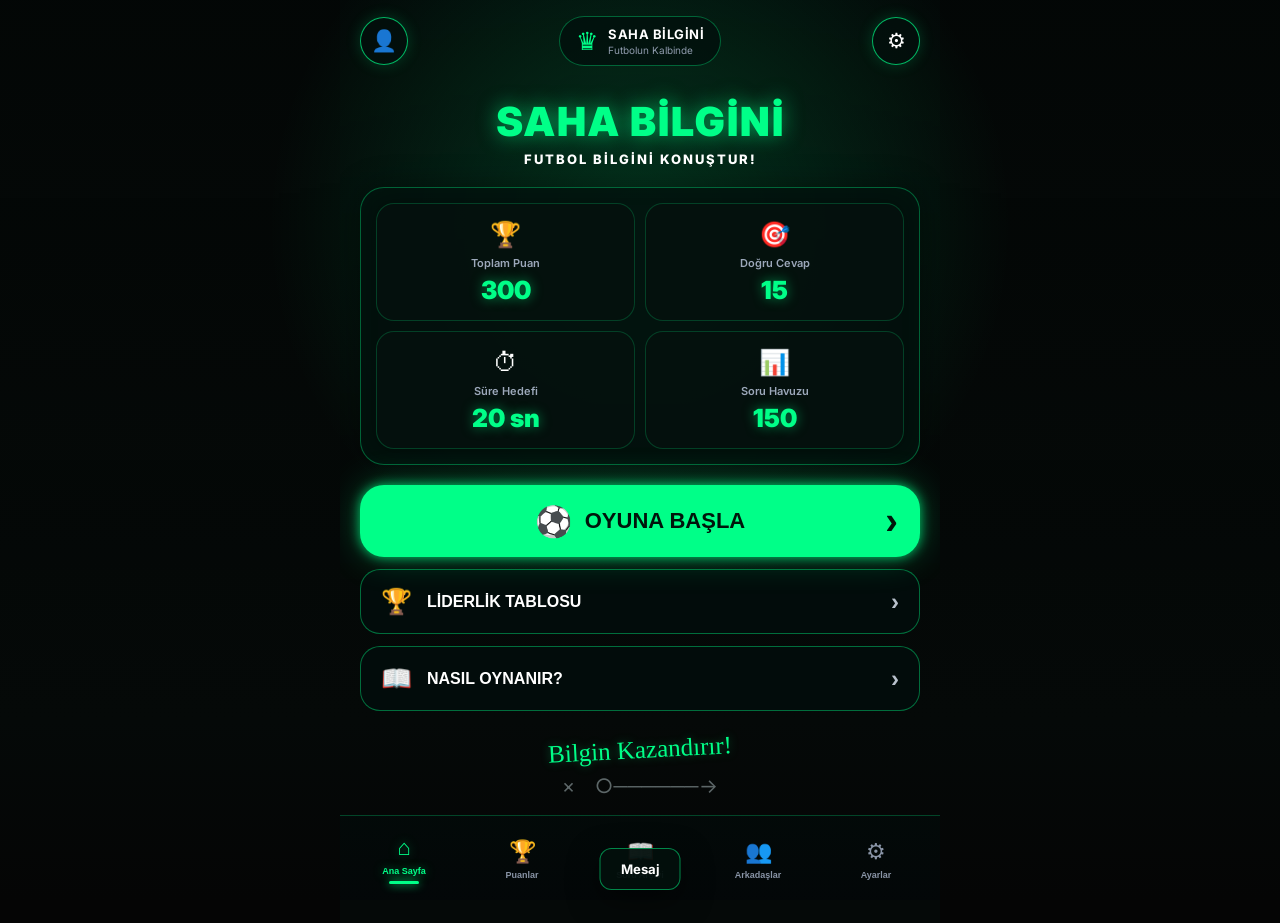
==== commit d651bad1: "Update quiz.html" ====
--- a/quiz.html
+++ b/quiz.html
@@ -963,7 +963,6 @@
     "secenekler": ["Brezilya", "Hollanda", "Arjantin", "İtalya"], "dogru": 1
   }
 ];
-];
 
 /* ============================================================
    OYUN MOTORU
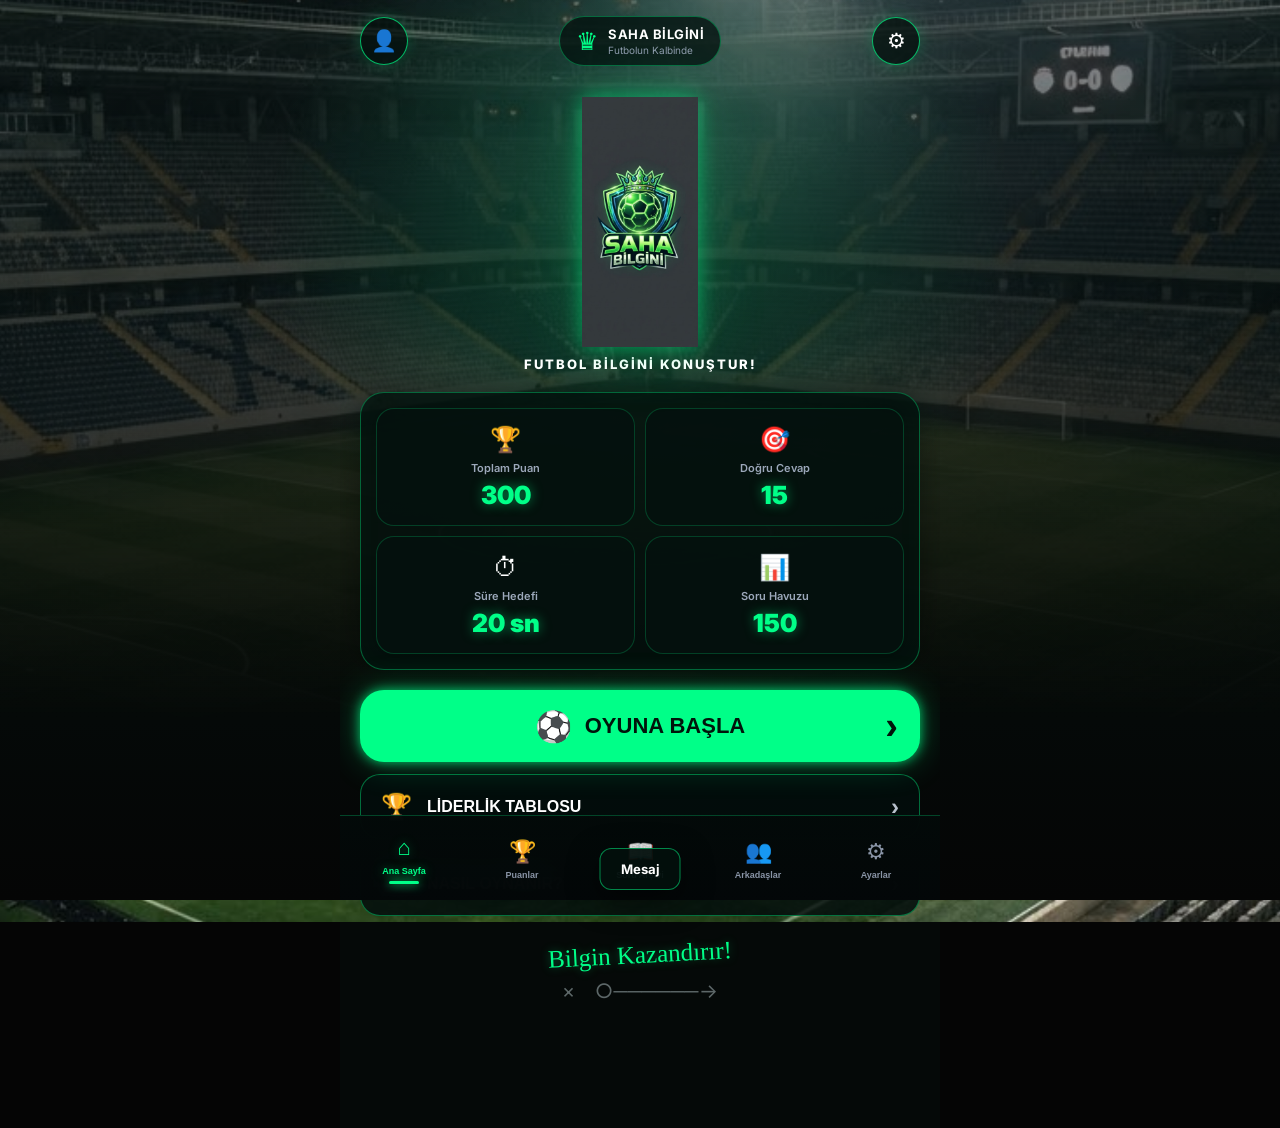
==== commit cd51f02e: "Update quiz.html" ====
--- a/quiz.html
+++ b/quiz.html
@@ -127,7 +127,7 @@
     </header>
     <main class="content">
       <section class="logo-area">
-        <img src="assets/saha-bilgini-logo.png" alt="Saha Bilgini" class="logo-img" onerror="this.style.display='none'; document.getElementById('logoText').style.display='block';">
+        <img src="assets/saha-bilgini-logo.jpg" alt="Saha Bilgini" class="logo-img" onerror="this.style.display='none'; document.getElementById('logoText').style.display='block';">
         <div id="logoText" class="logo-text" style="display:none;">SAHA BİLGİNİ</div>
         <p class="subtitle">FUTBOL BİLGİNİ KONUŞTUR!</p>
       </section>
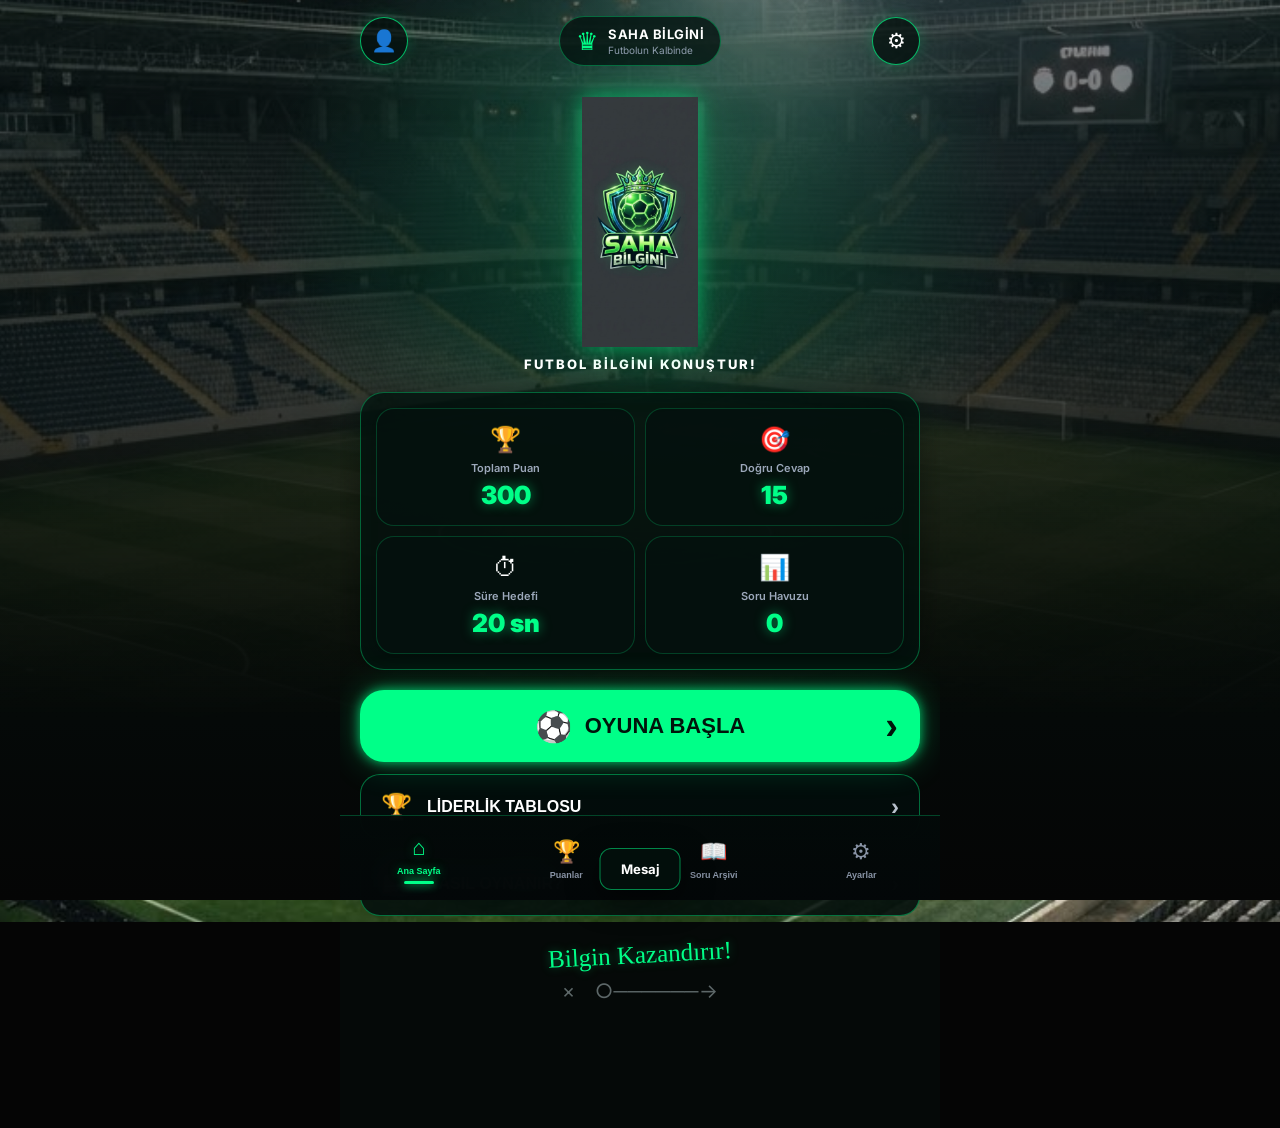
==== commit c4e210b3: "Update quiz.html" ====
--- a/quiz.html
+++ b/quiz.html
@@ -17,7 +17,7 @@
 .screen{display:none;position:relative;z-index:2;padding-bottom:100px}
 .screen.active{display:block}
 .topbar{height:82px;display:flex;align-items:center;justify-content:space-between;padding:15px 20px}
-.profile-btn,.settings-btn{width:48px;height:48px;border-radius:50%;border:1px solid rgba(0,255,136,.7);background:rgba(3,15,12,.75);color:white;font-size:21px;box-shadow:0 0 15px rgba(0,255,136,.18)}
+.profile-btn,.settings-btn{width:48px;height:48px;border-radius:50%;border:1px solid rgba(0,255,136,.7);background:rgba(3,15,12,.75);color:white;font-size:21px;box-shadow:0 0 15px rgba(0,255,136,.18);cursor:pointer}
 .player-info{display:flex;align-items:center;gap:10px;padding:9px 16px;border-radius:30px;background:rgba(2,15,12,.75);border:1px solid rgba(0,255,136,.35)}
 .player-info strong{display:block;font-size:13px;letter-spacing:.5px}
 .player-info small{display:block;margin-top:2px;color:#8f9bad;font-size:10px}
@@ -101,7 +101,7 @@
 .modal-buttons button{padding:13px;border:none;border-radius:10px;font-weight:800;cursor:pointer;font-size:.85rem}
 .modal-buttons .confirm{background:var(--neon);color:#00150b}
 .modal-buttons .cancel{background:rgba(3,14,12,.85);color:#9ca8ba;border:1px solid rgba(0,255,136,.3)}
-.bottom-nav{position:fixed;bottom:0;left:50%;transform:translateX(-50%);width:min(100%,600px);height:85px;display:grid;grid-template-columns:repeat(5,1fr);padding:8px 5px 5px;background:linear-gradient(to top,rgba(3,7,8,.98),rgba(3,10,9,.94));border-top:1px solid rgba(0,255,136,.25);backdrop-filter:blur(18px);z-index:50}
+.bottom-nav{position:fixed;bottom:0;left:50%;transform:translateX(-50%);width:min(100%,600px);height:85px;display:grid;grid-template-columns:repeat(4,1fr);padding:8px 5px 5px;background:linear-gradient(to top,rgba(3,7,8,.98),rgba(3,10,9,.94));border-top:1px solid rgba(0,255,136,.25);backdrop-filter:blur(18px);z-index:50}
 .nav-item{color:#8994a6;text-decoration:none;display:flex;flex-direction:column;align-items:center;justify-content:center;gap:5px;font-size:22px;cursor:pointer;background:none;border:none}
 .nav-item small{font-size:9px;font-weight:700}
 .nav-item.active{color:var(--neon);text-shadow:0 0 10px rgba(0,255,136,.5)}
@@ -118,12 +118,12 @@
   <!-- ANA MENÜ -->
   <div class="screen active" id="screen-start">
     <header class="topbar">
-      <button class="profile-btn">👤</button>
+      <button class="profile-btn" onclick="showProfile()">👤</button>
       <div class="player-info">
         <span class="crown">♛</span>
         <div><strong>SAHA BİLGİNİ</strong><small>Futbolun Kalbinde</small></div>
       </div>
-      <button class="settings-btn">⚙</button>
+      <button class="settings-btn" onclick="showSettings()">⚙</button>
     </header>
     <main class="content">
       <section class="logo-area">
@@ -188,13 +188,68 @@
     </main>
   </div>
 
+  <!-- AYARLAR -->
+  <div class="screen" id="screen-settings">
+    <main class="content" style="padding-top:30px;">
+      <button class="back-btn" onclick="goHome()">← Geri</button>
+      <h2 style="text-align:center;color:var(--neon);margin-bottom:20px;font-weight:900;">⚙ AYARLAR</h2>
+      
+      <div style="display:grid;grid-template-columns:1fr 1fr 1fr;gap:10px;margin-bottom:20px;">
+        <button class="menu-button" id="btn-music" onclick="toggleMusic()" style="flex-direction:column;height:80px;justify-content:center;padding:0;">
+          <span style="font-size:28px;">🎵</span>
+          <small style="font-size:10px;margin-top:5px;">MÜZİK</small>
+        </button>
+        <button class="menu-button" id="btn-sound" onclick="toggleSound()" style="flex-direction:column;height:80px;justify-content:center;padding:0;">
+          <span style="font-size:28px;">🔊</span>
+          <small style="font-size:10px;margin-top:5px;">SES</small>
+        </button>
+        <button class="menu-button" id="btn-vibration" onclick="toggleVibration()" style="flex-direction:column;height:80px;justify-content:center;padding:0;">
+          <span style="font-size:28px;">📳</span>
+          <small style="font-size:10px;margin-top:5px;">TİTREŞİM</small>
+        </button>
+      </div>
+
+      <button class="menu-button" onclick="showStats()">
+        <span class="menu-icon">📊</span>
+        <span>İSTATİSTİKLER</span>
+        <span class="arrow">›</span>
+      </button>
+
+      <button class="menu-button" onclick="resetGameConfirm()">
+        <span class="menu-icon">🔄</span>
+        <span>OYUNU SIFIRLA</span>
+        <span class="arrow">›</span>
+      </button>
+
+      <button class="menu-button" onclick="showModal('Yakında','Değerlendirme özelliği yakında eklenecek!',[{text:'Tamam',action:closeModal}])">
+        <span class="menu-icon">⭐</span>
+        <span>BİZİ DEĞERLENDİR</span>
+        <span class="arrow">›</span>
+      </button>
+
+      <button class="menu-button" onclick="showAbout()">
+        <span class="menu-icon">ℹ️</span>
+        <span>HAKKINDA</span>
+        <span class="arrow">›</span>
+      </button>
+
+      <div style="text-align:center;margin-top:25px;color:#9ca8ba;font-size:11px;line-height:1.8;">
+        <p style="margin-bottom:5px;">
+          <a href="#" onclick="showModal('Gizlilik Politikası','Bu oyun hiçbir kişisel veri toplamaz. Tüm veriler cihazınızda saklanır.',[{text:'Tamam',action:closeModal}]);return false;" style="color:var(--neon);text-decoration:none;">Gizlilik Politikası</a>
+          &nbsp;·&nbsp;
+          <a href="#" onclick="showModal('Kullanım Şartları','Bu oyun eğlence amaçlıdır. Ticari kullanım için izin gereklidir.',[{text:'Tamam',action:closeModal}]);return false;" style="color:var(--neon);text-decoration:none;">Kullanım Şartları</a>
+        </p>
+        <p>Versiyon: V1.0.0</p>
+      </div>
+    </main>
+  </div>
+
   <!-- ALT NAV -->
   <nav class="bottom-nav">
     <button class="nav-item active" onclick="goHome()"><span>⌂</span><small>Ana Sayfa</small></button>
     <button class="nav-item" onclick="showLeaderboard()"><span>🏆</span><small>Puanlar</small></button>
     <button class="nav-item" onclick="showRules()"><span>📖</span><small>Soru Arşivi</small></button>
-    <button class="nav-item" onclick="showModal('Yakında','Arkadaşlar özelliği çok yakında!',[{text:'Tamam',action:closeModal}])"><span>👥</span><small>Arkadaşlar</small></button>
-    <button class="nav-item" onclick="showModal('Yakında','Ayarlar özelliği çok yakında!',[{text:'Tamam',action:closeModal}])"><span>⚙</span><small>Ayarlar</small></button>
+    <button class="nav-item" onclick="showSettings()"><span>⚙</span><small>Ayarlar</small></button>
   </nav>
 
   <div class="toast" id="toast">Mesaj</div>
@@ -212,756 +267,7 @@
    SORULARIN YAPILACAĞI YER
    ============================================================ */
 window.sorularVerisi = [
-  {
-    "id": 1, "kategori": "Efsaneler", "zorluk": "kolay",
-    "soru": "Futbol dünyasında 'O Fenômeno' lakabıyla tanınan efsane Brezilyalı futbolcu kimdir?",
-    "secenekler": ["Ronaldinho", "Rivaldo", "Ronaldo Nazário", "Kaká"], "dogru": 2
-  },
-  {
-    "id": 2, "kategori": "Uluslararası", "zorluk": "kolay",
-    "soru": "Brezilya millî takımı tarihindeki en çok gol atan oyunculardan biri olan Pelé'nin asıl adı nedir?",
-    "secenekler": ["Edson Arantes do Nascimento", "Garrincha", "Zico", "Rivaldo Vitor"], "dogru": 0
-  },
-  {
-    "id": 3, "kategori": "La Liga", "zorluk": "kolay",
-    "soru": "Real Madrid'in iç saha maçlarını oynadığı stadyumun adı nedir?",
-    "secenekler": ["Camp Nou", "Wanda Metropolitano", "Santiago Bernabéu", "Mestalla"], "dogru": 2
-  },
-  {
-    "id": 4, "kategori": "Serie A", "zorluk": "kolay",
-    "soru": "İtalya'nın Juventus takımı hangi renk formayla mücadele eder?",
-    "secenekler": ["Kırmızı-Siyah", "Siyah-Beyaz", "Mavi-Beyaz", "Bordo-Mavi"], "dogru": 1
-  },
-  {
-    "id": 5, "kategori": "Süper Lig", "zorluk": "kolay",
-    "soru": "Beşiktaş'ın simgesi olan ve maçlarını oynadığı stadyumun adı nedir?",
-    "secenekler": ["Türk Telekom Arena", "Şükrü Saracoğlu", "Vodafone Park", "Atatürk Olimpiyat"], "dogru": 2
-  },
-  {
-    "id": 6, "kategori": "Ödüller", "zorluk": "kolay",
-    "soru": "Yılın en iyi futbolcusuna verilen ve France Football tarafından düzenlenen ödülün adı nedir?",
-    "secenekler": ["The Best", "Golden Boy", "Ballon d'Or", "Puskas Ödülü"], "dogru": 2
-  },
-  {
-    "id": 7, "kategori": "Bundesliga", "zorluk": "kolay",
-    "soru": "Almanya Bundesliga'da en çok şampiyonluk kazanan kulüp hangisidir?",
-    "secenekler": ["Borussia Dortmund", "Bayern Münih", "RB Leipzig", "Bayer Leverkusen"], "dogru": 1
-  },
-  {
-    "id": 8, "kategori": "Fransa Lig 1", "zorluk": "kolay",
-    "soru": "Paris Saint-Germain (PSG) hangi ülkenin takımıdır?",
-    "secenekler": ["İtalya", "Fransa", "İspanya", "Almanya"], "dogru": 1
-  },
-  {
-    "id": 9, "kategori": "Süper Lig", "zorluk": "kolay",
-    "soru": "Fenerbahçe'nin kadıköydeki stadının resmi adı nedir?",
-    "secenekler": ["Ali Sami Yen", "Şükrü Saracoğlu Spor Kompleksi", "Vodafone Park", "Fenerbahçe Arena"], "dogru": 1
-  },
-  {
-    "id": 10, "kategori": "Kural", "zorluk": "kolay",
-    "soru": "Futbol maçlarında bir takım sahada toplam kaç futbolcu ile yer alır?",
-    "secenekler": ["9", "10", "11", "12"], "dogru": 2
-  },
-  {
-    "id": 11, "kategori": "İngiltere", "zorluk": "kolay",
-    "soru": "Arsenal kulübünün merkezi hangi İngiltere şehrindedir?",
-    "secenekler": ["Manchester", "Liverpool", "Londra", "Birmingham"], "dogru": 2
-  },
-  {
-    "id": 12, "kategori": "Dünya Kupası", "zorluk": "kolay",
-    "soru": "Tarihte ilk FIFA Dünya Kupası hangi yılda düzenlenmiştir?",
-    "secenekler": ["1920", "1930", "1942", "1950"], "dogru": 1
-  },
-  {
-    "id": 13, "kategori": "La Liga", "zorluk": "kolay",
-    "soru": "Barcelona ile Real Madrid arasındaki ezeli rekabet maçlarının genel adı nedir?",
-    "secenekler": ["Derbi", "El Clasico", "Supercopa", "Galacticos"], "dogru": 1
-  },
-  {
-    "id": 14, "kategori": "Portekiz", "zorluk": "kolay",
-    "soru": "Portekiz'in köklü kulüplerinden FC Porto hangi şehrin takımıdır?",
-    "secenekler": ["Lizbon", "Porto", "Braga", "Coimbra"], "dogru": 1
-  },
-  {
-    "id": 15, "kategori": "Efsaneler", "zorluk": "kolay",
-    "soru": "Hollandalı efsane futbolcu ve teknik direktör Johan Cruyff hangi meşhur oyun felsefesiyle özdeşleşmiştir?",
-    "secenekler": ["Katı Defans", "Total Futbol", "Kontra Atak", "Otobüs Çekme"], "dogru": 1
-  },
-  {
-    "id": 16, "kategori": "Milli Takım", "zorluk": "kolay",
-    "soru": "Almanya milli futbol takımının takma adı veya genel unvanı nedir?",
-    "secenekler": ["Gök Mavililer", "Panzerler", "Gecenin Kralları", "Boğalar"], "dogru": 1
-  },
-  {
-    "id": 17, "kategori": "Süper Lig", "zorluk": "kolay",
-    "soru": "Trabzonspor'un renkleri hangi seçenekte doğru verilmiştir?",
-    "secenekler": ["Sarı-Lacivert", "Sarı-Kırmızı", "Bordo-Mavi", "Siyah-Beyaz"], "dogru": 2
-  },
-  {
-    "id": 18, "kategori": "Dünya Kupası", "zorluk": "kolay",
-    "soru": "2014 FIFA Dünya Kupası hangi ülkede düzenlenmiştir?",
-    "secenekler": ["Güney Afrika", "Brezilya", "Rusya", "Katar"], "dogru": 1
-  },
-  {
-    "id": 19, "kategori": "Fransa", "zorluk": "kolay",
-    "soru": "Fransa Milli Futbol Takımı'nın formalarında yer alan milli sembol hayvan hangisidir?",
-    "secenekler": ["Aslan", "Kartal", "Horoz", "Kurt"], "dogru": 2
-  },
-  {
-    "id": 20, "kategori": "İspanya", "zorluk": "kolay",
-    "soru": "Atletico Madrid hangi İspanyol şehrinin takımıdır?",
-    "secenekler": ["Barselona", "Madrid", "Valensiya", "Sevilla"], "dogru": 1
-  },
-  {
-    "id": 21, "kategori": "Dünya Kupası", "zorluk": "kolay",
-    "soru": "Hangi ülke 5 kez ile en çok FIFA Dünya Kupası kazanan takımdır?",
-    "secenekler": ["Almanya", "İtalya", "Arjantin", "Brezilya"], "dogru": 3
-  },
-  {
-    "id": 22, "kategori": "Kural", "zorluk": "kolay",
-    "soru": "Futbol maçında hakemin oyuncuya ihraç amacıyla gösterdiği kartın rengi nedir?",
-    "secenekler": ["Sarı", "Kırmızı", "Mavi", "Yeşil"], "dogru": 1
-  },
-  {
-    "id": 23, "kategori": "Süper Lig", "zorluk": "kolay",
-    "soru": "Süper Lig'de 'Taçsız Kral' lakabıyla bilinen efsane golcü kimdir?",
-    "secenekler": ["Hakan Şükür", "Metin Oktay", "Tanju Çolak", "Fevzi Zemzem"], "dogru": 1
-  },
-  {
-    "id": 24, "kategori": "Kariyer", "zorluk": "kolay",
-    "soru": "Zlatan Ibrahimović kariyeri boyunca hangi ülkenin milli takımında forma giymiştir?",
-    "secenekler": ["Danimarka", "Norveç", "İsveç", "Finlandiya"], "dogru": 2
-  },
-  {
-    "id": 25, "kategori": "İtalya", "zorluk": "kolay",
-    "soru": "AC Milan ve Inter takımlarının ortaklaşa kullandığı ünlü stadyumun adı nedir?",
-    "secenekler": ["Stadio Olimpico", "San Siro (Giuseppe Meazza)", "Juventus Stadium", "Stadio Artemio Franchi"], "dogru": 1
-  },
-  {
-    "id": 26, "kategori": "Kurallar", "zorluk": "kolay",
-    "soru": "Futbol sahasında orta yuvarlağın yarı çapı kaç metredir?",
-    "secenekler": ["7.32 metre", "9.15 metre", "11 metre", "16.5 metre"], "dogru": 1
-  },
-  {
-    "id": 27, "kategori": "İngiltere", "zorluk": "kolay",
-    "soru": "Manchester United'ın iç saha maçlarını oynadığı stadyumun adı nedir?",
-    "secenekler": ["Anfield", "Etihad Stadyumu", "Old Trafford", "Stamford Bridge"], "dogru": 2
-  },
-  {
-    "id": 28, "kategori": "Süper Lig", "zorluk": "kolay",
-    "soru": "Beşiktaş'ın efsanevi başkanı Süleyman Seba'nın kulübe kazandırdığı en önemli prensip nedir?",
-    "secenekler": ["Önce Şeref, Sonra Başarı", "Parasal Güç", "Sadece Transfer", "Yabancı Sınırı"], "dogru": 0
-  },
-  {
-    "id": 29, "kategori": "Asya", "zorluk": "kolay",
-    "soru": "Güney Koreli futbolcu Son Heung-min hangi Premier Lig kulübünde uzun yıllar forma giymiştir?",
-    "secenekler": ["Arsenal", "Chelsea", "Tottenham Hotspur", "Liverpool"], "dogru": 2
-  },
-  {
-    "id": 30, "kategori": "İngiltere", "zorluk": "kolay",
-    "soru": "Chelsea kulübünün takma adı nedir?",
-    "secenekler": ["Kırmızı Şeytanlar", "Mavililer (The Blues)", "Topçular", "Beyazlar"], "dogru": 1
-  },
-  {
-    "id": 31, "kategori": "Efsaneler", "zorluk": "kolay",
-    "soru": "İngiliz futbol efsanesi David Beckham, kariyerinde hangi meşhur forma numarasını uzun süre giymiştir?",
-    "secenekler": ["7", "9", "10", "11"], "dogru": 0
-  },
-  {
-    "id": 32, "kategori": "Uluslararası", "zorluk": "kolay",
-    "soru": "Copa America hangi kıtanın milli futbol takımları arasında düzenlenen turnuvadır?",
-    "secenekler": ["Avrupa", "Güney Amerika", "Kuzey Amerika", "Asya"], "dogru": 1
-  },
-  {
-    "id": 33, "kategori": "Süper Lig", "zorluk": "kolay",
-    "soru": "Fenerbahçe'nin ve Türk futbolunun efsane kalecisi, 'Uçan Kaleci' unvanlı isim kimdir?",
-    "secenekler": ["Rüştü Reçber", "Volkan Demirel", "Cihat Arman", "Engin İpekoğlu"], "dogru": 2
-  },
-  {
-    "id": 34, "kategori": "Efsaneler", "zorluk": "kolay",
-    "soru": "Brezilyalı eski futbolcu Ronaldinho en çok hangi kulüpte gösterdiği performansla Ballon d'Or kazanmıştır?",
-    "secenekler": ["AC Milan", "PSG", "Barcelona", "Gremio"], "dogru": 2
-  },
-  {
-    "id": 35, "kategori": "Uluslararası", "zorluk": "kolay",
-    "soru": "Japonya milli futbol takımının formalarında genel olarak baskın olan ana renk hangisidir?",
-    "secenekler": ["Kırmızı", "Mavi", "Beyaz", "Sarı"], "dogru": 1
-  },
-  {
-    "id": 36, "kategori": "Süper Lig", "zorluk": "kolay",
-    "soru": "Trabzonspor'un simgesi olan sembolik unvan/lakap hangisidir?",
-    "secenekler": ["Aslan", "Kartal", "Kanarya", "Fırtına (Hamsi)"], "dogru": 3
-  },
-  {
-    "id": 37, "kategori": "Kariyer", "zorluk": "kolay",
-    "soru": "Gallerli ünlü futbolcu Gareth Bale kariyerinde hangi dev kulüpte uzun yıllar başarıyla oynamıştır?",
-    "secenekler": ["Barcelona", "Real Madrid", "Bayern Münih", "Juventus"], "dogru": 1
-  },
-  {
-    "id": 38, "kategori": "Süper Lig", "zorluk": "kolay",
-    "soru": "Fenerbahçe'nin ve Türk futbolunun unutulmaz isimlerinden, 'Ordinaryüs' lakaplı efsane oyuncu kimdir?",
-    "secenekler": ["Lefter Küçükandonyadis", "Can Bartu", "Gündüz Kılıç", "Fikret Arıcan"], "dogru": 0
-  },
-  {
-    "id": 39, "kategori": "Almanya", "zorluk": "kolay",
-    "soru": "Bayern Münih takımının iç saha maçlarını oynadığı ünlü modern stadyumun adı nedir?",
-    "secenekler": ["Signal Iduna Park", "Allianz Arena", "Veltins-Arena", "Olimpiyat Stadyumu Berlin"], "dogru": 1
-  },
-  {
-    "id": 40, "kategori": "İngiltere", "zorluk": "kolay",
-    "soru": "Liverpool FC'nin en büyük ezeli yerel rakibi hangi kulüptür?",
-    "secenekler": ["Everton", "Manchester United", "Manchester City", "Tranmere Rovers"], "dogru": 0
-  },
-  {
-    "id": 41, "kategori": "Dünya Kupası", "zorluk": "kolay",
-    "soru": "2022 FIFA Dünya Kupası hangi ülkede düzenlenmiştir?",
-    "secenekler": ["Rusya", "Brezilya", "Katar", "Güney Afrika"], "dogru": 2
-  },
-  {
-    "id": 42, "kategori": "Efsaneler", "zorluk": "kolay",
-    "soru": "Arjantinli yıldız futbolcu Lionel Messi'nin milli takımda giydiği klasik sırt numarası hangisidir?",
-    "secenekler": ["7", "9", "10", "11"], "dogru": 2
-  },
-  {
-    "id": 43, "kategori": "Süper Lig", "zorluk": "kolay",
-    "soru": "Fenerbahçe'nin efsanevi golcülerinden, 'Boğa' lakaplı milli futbolcu kimdir?",
-    "secenekler": ["Ayhan Akman", "Semih Şentürk", "Aykut Kocaman", "Tuncay Şanlı"], "dogru": 1
-  },
-  {
-    "id": 44, "kategori": "Kural", "zorluk": "kolay",
-    "soru": "Bir futbol maçının normal süresi toplamda kaç dakikadır?",
-    "secenekler": ["80 dakika", "90 dakika", "100 dakika", "120 dakika"], "dogru": 1
-  },
-  {
-    "id": 45, "kategori": "Uluslararası", "zorluk": "kolay",
-    "soru": "Brezilya milli futbol takımının formalarında taşıdığı geleneksel ana renk kombinasyonu nedir?",
-    "secenekler": ["Mavi-Beyaz", "Sarı-Yeşil", "Kırmızı-Siyah", "Bordo-Mavi"], "dogru": 1
-  },
-  {
-    "id": 46, "kategori": "Efsaneler", "zorluk": "kolay",
-    "soru": "Futbol dünyasında 'Kral' (The King) lakaplı ünlü Brezilyalı futbolcu kimdir?",
-    "secenekler": ["Maradona", "Pele", "Zico", "Ronaldinho"], "dogru": 1
-  },
-  {
-    "id": 47, "kategori": "Süper Lig", "zorluk": "kolay",
-    "soru": "Galatasaray'ın renkleri hangi seçenekte doğru verilmiştir?",
-    "secenekler": ["Sarı-Lacivert", "Sarı-Kırmızı", "Siyah-Beyaz", "Bordo-Mavi"], "dogru": 1
-  },
-  {
-    "id": 48, "kategori": "İngiltere", "zorluk": "kolay",
-    "soru": "Arsenal kulübünün logosunda ve ambleminde yer alan ana figür nedir?",
-    "secenekler": ["Aslan", "Top (Kanon)", "Kartal", "At"], "dogru": 1
-  },
-  {
-    "id": 49, "kategori": "Süper Lig", "zorluk": "kolay",
-    "soru": "Beşiktaş'ın renkleri hangi seçenekte doğru verilmiştir?",
-    "secenekler": ["Sarı-Kırmızı", "Sarı-Lacivert", "Siyah-Beyaz", "Bordo-Mavi"], "dogru": 2
-  },
-  {
-    "id": 50, "kategori": "Süper Lig", "zorluk": "kolay",
-    "soru": "Fenerbahçe'nin renkleri hangi seçenekte doğru verilmiştir?",
-    "secenekler": ["Sarı-Kırmızı", "Sarı-Lacivert", "Siyah-Beyaz", "Yeşil-Beyaz"], "dogru": 1
-  },
-  {
-    "id": 51, "kategori": "Süper Lig", "zorluk": "orta",
-    "soru": "Türkiye Süper Ligi'nde bir sezonda en çok gol atan (39 gol) futbolcu kimdir?",
-    "secenekler": ["Hakan Şükür", "Tanju Çolak", "Alex de Souza", "Mario Gomez"], "dogru": 1
-  },
-  {
-    "id": 52, "kategori": "Şampiyonlar Ligi", "zorluk": "orta",
-    "soru": "UEFA Şampiyonlar Ligi tarihinin en çok gol atan futbolcusu kimdir?",
-    "secenekler": ["Lionel Messi", "Robert Lewandowski", "Cristiano Ronaldo", "Karim Benzema"], "dogru": 2
-  },
-  {
-    "id": 53, "kategori": "Dünya Kupası", "zorluk": "orta",
-    "soru": "2022 FIFA Dünya Kupası'nı hangi ülke kazanmıştır?",
-    "secenekler": ["Brezilya", "Arjantin", "Fransa", "Almanya"], "dogru": 1
-  },
-  {
-    "id": 54, "kategori": "Efsaneler", "zorluk": "orta",
-    "soru": "Arjantinli efsane Diego Maradona'nın 1986 Dünya Kupası'nda İngiltere'ye attığı elle golün tarihe geçen adı nedir?",
-    "secenekler": ["Tanrının Eli", "Yüzyılın Golü", "Maradona Tokadı", "Arjantin Darbesi"], "dogru": 0
-  },
-  {
-    "id": 55, "kategori": "Milli Takım", "zorluk": "orta",
-    "soru": "Türkiye A Milli Futbol Takımı, 2002 FIFA Dünya Kupası'nda hangi dereceyi elde etmiştir?",
-    "secenekler": ["Şampiyon", "İkinci", "Üçüncü", "Çeyrek Finalist"], "dogru": 2
-  },
-  {
-    "id": 56, "kategori": "Teknik Direktör", "zorluk": "orta",
-    "soru": "Futbol taktiğinde 'Tiki-Taka' sistemiyle tanınan ünlü İspanyol teknik direktör kimdir?",
-    "secenekler": ["Jose Mourinho", "Carlo Ancelotti", "Pep Guardiola", "Jurgen Klopp"], "dogru": 2
-  },
-  {
-    "id": 57, "kategori": "Dünya Kupası", "zorluk": "orta",
-    "soru": "1998 FIFA Dünya Kupası'nı ev sahibi olarak kazanan ülke hangisidir?",
-    "secenekler": ["Brezilya", "Fransa", "İtalya", "Almanya"], "dogru": 1
-  },
-  {
-    "id": 58, "kategori": "Şampiyonlar Ligi", "zorluk": "orta",
-    "soru": "Şampiyonlar Ligi kupasını en çok kazanan kulüp hangisidir?",
-    "secenekler": ["AC Milan", "Bayern Münih", "Real Madrid", "Barcelona"], "dogru": 2
-  },
-  {
-    "id": 59, "kategori": "Kariyer", "zorluk": "orta",
-    "soru": "Lionel Messi, profesyonel kulüp kariyerinin büyük kısmını hangi İspanyol kulübünde geçirmiştir?",
-    "secenekler": ["Real Madrid", "Atletico Madrid", "Barcelona", "Valencia"], "dogru": 2
-  },
-  {
-    "id": 60, "kategori": "Güney Amerika", "zorluk": "orta",
-    "soru": "Arjantin'in köklü kulüpleri Boca Juniors ve River Plate arasındaki ezeli rekabetin adı nedir?",
-    "secenekler": ["Superclasico", "El Clasico", "Derby della Madonnina", "North West Derby"], "dogru": 0
-  },
-  {
-    "id": 61, "kategori": "Süper Lig", "zorluk": "orta",
-    "soru": "2010 yılında Süper Lig şampiyonu olan ve tarihe geçen Ertuğrul Sağlam yönetimindeki kulüp hangisidir?",
-    "secenekler": ["Trabzonspor", "Bursaspor", "Başakşehir", "Sivasspor"], "dogru": 1
-  },
-  {
-    "id": 62, "kategori": "Kulüpler", "zorluk": "orta",
-    "soru": "Hollanda futbolunun köklü kulübü Ajax hangi şehrin takımıdır?",
-    "secenekler": ["Rotterdam", "Eindhoven", "Amsterdam", "Utrecht"], "dogru": 2
-  },
-  {
-    "id": 63, "kategori": "Şampiyonlar Ligi", "zorluk": "orta",
-    "soru": "1999 Şampiyonlar Ligi finalinde Bayern Münih'i uzatmalarda bulduğu gollerle 2-1 yenerek kupayı kazanan İngiliz kulübü hangisidir?",
-    "secenekler": ["Manchester City", "Manchester United", "Arsenal", "Chelsea"], "dogru": 1
-  },
-  {
-    "id": 64, "kategori": "Süper Lig", "zorluk": "orta",
-    "soru": "Süper Lig tarihinde 'Gol Kralı' unvanını en çok kazanan yerli futbolcu kimdir?",
-    "secenekler": ["Hakan Şükür", "Tanju Çolak", "Metin Oktay", "Burak Yılmaz"], "dogru": 0
-  },
-  {
-    "id": 65, "kategori": "İtalya", "zorluk": "orta",
-    "soru": "İtalya Serie A'da 'Derby d'Italia' hangi iki takım arasında oynanır?",
-    "secenekler": ["AC Milan - Inter", "Juventus - Inter", "Roma - Lazio", "Napoli - Juventus"], "dogru": 1
-  },
-  {
-    "id": 66, "kategori": "Süper Lig", "zorluk": "orta",
-    "soru": "Türkiye Kupası'nı en çok kazanan kulüp hangisidir?",
-    "secenekler": ["Fenerbahçe", "Beşiktaş", "Galatasaray", "Trabzonspor"], "dogru": 2
-  },
-  {
-    "id": 67, "kategori": "Kurallar", "zorluk": "orta",
-    "soru": "Bir futbol maçında kalecinin topu ellerinde tutabilmesi için azami süre ne kadardır?",
-    "secenekler": ["4 saniye", "6 saniye", "10 saniye", "Sınır yoktur"], "dogru": 1
-  },
-  {
-    "id": 68, "kategori": "İtalya", "zorluk": "orta",
-    "soru": "İtalya Serie A'da 'Scudetto' ne anlama gelmektedir?",
-    "secenekler": ["Gol Kralı", "Şampiyonluk Kalkanı/Arması", "Küme Düşme Hattı", "Fair-Play Ödülü"], "dogru": 1
-  },
-  {
-    "id": 69, "kategori": "Fransa", "zorluk": "orta",
-    "soru": "Fransa Ligue 1'de mücadele eden ve liman kenti Marsilya'yı temsil eden kulüp hangisidir?",
-    "secenekler": ["Lyon", "Marseille (Olympique de Marseille)", "Monaco", "Bordeaux"], "dogru": 1
-  },
-  {
-    "id": 70, "kategori": "Kurallar", "zorluk": "orta",
-    "soru": "Futbol maçında penaltı atışı yapılırken kaleci kale çizgisi hakkında hangi kurala uymak zorundadır?",
-    "secenekler": ["Çizginin tamamen gerisinde durmalıdır", "En az bir ayağının bir kısmı çizgiye temas etmeli veya hizasında olmalıdır", "Ön çizgiyi geçerek öne atlayabilir", "İstediği yerde durabilir"], "dogru": 1
-  },
-  {
-    "id": 71, "kategori": "İtalya", "zorluk": "orta",
-    "soru": "İtalya Serie A'da 'I Bianconeri' (Siyah-Beyazlılar) lakabı hangi kulübe aittir?",
-    "secenekler": ["AC Milan", "Inter", "Juventus", "Udinese"], "dogru": 2
-  },
-  {
-    "id": 72, "kategori": "Dünya Kupası", "zorluk": "orta",
-    "soru": "2026 FIFA Dünya Kupası hangi ülkeler tarafından ortaklaşa düzenlenecektir?",
-    "secenekler": ["İspanya - Portekiz - Fas", "ABD - Kanada - Meksika", "Arjantin - Uruguay - Şili", "Çin - Japonya - Güney Kore"], "dogru": 1
-  },
-  {
-    "id": 73, "kategori": "Teknik Direktör", "zorluk": "orta",
-    "soru": "Atletico Madrid'i uzun yıllardır çalıştıran ve takımın başında kazanma hırsıyla tanınan Arjantinli teknik direktör kimdir?",
-    "secenekler": ["Mauricio Pochettino", "Diego Simeone", "Marcelo Bielsa", "Ernesto Valverde"], "dogru": 1
-  },
-  {
-    "id": 74, "kategori": "Ödüller", "zorluk": "orta",
-    "soru": "FIFA tarafından verilen ve yılın en iyi futbolcusuna sunulan ödülün resmi adı nedir?",
-    "secenekler": ["Ballon d'Or", "The Best FIFA Men's Player", "Golden Foot", "World Soccer Ödülü"], "dogru": 1
-  },
-  {
-    "id": 75, "kategori": "Süper Lig", "zorluk": "orta",
-    "soru": "Beşiktaş'ın efsane stadyumu İnönü Stadyumu'nun deniz kıyısına en yakın tribününün adı neydi?",
-    "secenekler": ["Numaralı", "Kapalı", "Eski Açık", "Yeni Açık"], "dogru": 2
-  },
-  {
-    "id": 76, "kategori": "Avrupa Kupaları", "zorluk": "orta",
-    "soru": "UEFA Şampiyonlar Ligi kupasını kazanan ilk Hollanda kulübü hangisidir?",
-    "secenekler": ["Ajax", "Feyenoord", "PSV Eindhoven", "AZ Alkmaar"], "dogru": 1
-  },
-  {
-    "id": 77, "kategori": "İspanya", "zorluk": "orta",
-    "soru": "Real Madrid kulübünün takma adı veya taraftarlarına verilen yaygın isim nedir?",
-    "secenekler": ["Los Blancos (Beyaz Şimşekler)", "Los Colchoneros", "Los Cules", "Blaugrana"], "dogru": 0
-  },
-  {
-    "id": 78, "kategori": "Uluslararası", "zorluk": "orta",
-    "soru": "Meksika millî futbol takımının resmi takma adı veya unvanı nedir?",
-    "secenekler": ["Los Cafeteros", "El Tri (Tricolor)", "La Celeste", "Los Incas"], "dogru": 1
-  },
-  {
-    "id": 79, "kategori": "Kurallar", "zorluk": "orta",
-    "soru": "Futbol oyun kurallarına göre kaleci, takım arkadaşının ayağıyla bilerek kaleciye gönderdiği topa elleriyle müdahale edebilir mi?",
-    "secenekler": ["Edebilir", "Edemez", "Sadece ceza sahası dışındaysa edebilir", "Hakem onay verirse edebilir"], "dogru": 1
-  },
-  {
-    "id": 80, "kategori": "Avrupa Şampiyonası", "zorluk": "orta",
-    "soru": "EURO 2020 finalinde İngiltere'yi penaltılarla yenerek Avrupa Şampiyonu olan ülke hangisidir?",
-    "secenekler": ["İtalya", "İspanya", "Danimarka", "Belçika"], "dogru": 0
-  },
-  {
-    "id": 81, "kategori": "Süper Lig", "zorluk": "orta",
-    "soru": "Süper Lig tarihinde 2021-2022 sezonunda şampiyonluğa ulaşan Karadeniz temsilcisi Trabzonspor'un teknik direktörü kimdi?",
-    "secenekler": ["Ünal Karaman", "Şenol Güneş", "Abdullah Avcı", "Ersun Yanal"], "dogru": 2
-  },
-  {
-    "id": 82, "kategori": "Avrupa Kupaları", "zorluk": "orta",
-    "soru": "UEFA Şampiyonlar Ligi'nde mutlu sona ulaşan ilk Portekiz kulübü hangisidir?",
-    "secenekler": ["Porto", "Benfica", "Sporting Lizbon", "Boavista"], "dogru": 1
-  },
-  {
-    "id": 83, "kategori": "Fransa", "zorluk": "orta",
-    "soru": "Marseille kulübünün tarihi boyunca kazandığı en büyük uluslararası başarı nedir?",
-    "secenekler": ["UEFA Kupası", "UEFA Şampiyonlar Ligi", "UEFA Kupa Galipleri Kupası", "UEFA Süper Kupa"], "dogru": 1
-  },
-  {
-    "id": 84, "kategori": "Teknik Direktör", "zorluk": "orta",
-    "soru": "A Milli Futbol Takımı'nı 2002 Dünya Kupası'nda üçüncülüğe taşıyan efsane teknik direktör kimdir?",
-    "secenekler": ["Fatih Terim", "Şenol Güneş", "Mustafa Denizli", "Ersun Yanal"], "dogru": 1
-  },
-  {
-    "id": 85, "kategori": "İspanya", "zorluk": "orta",
-    "soru": "Athletic Bilbao kulübünün en büyük kadro yapılanması özelliği ve politikası nedir?",
-    "secenekler": ["Yalnızca yabancı oyuncu oynatmak", "Yalnızca Bask bölgesi kökenli futbolcuları kadroda bulundurmak", "Hiç altyapı oyuncusu kullanmamak", "Sadece İspanyol milli oyuncuları almak"], "dogru": 1
-  },
-  {
-    "id": 86, "kategori": "Kurallar", "zorluk": "orta",
-    "soru": "Futbol sahasında köşe vuruşu (korner) kullanılırken top nereye konulmalıdır?",
-    "secenekler": ["Taç çizgisinin dışına", "Köşe yayının içerisine", "Ceza sahası köşesindeki çizgi üzerine", "Doğrudan kaleye 5 metre mesafeye"], "dogru": 1
-  },
-  {
-    "id": 87, "kategori": "Uluslararası", "zorluk": "orta",
-    "soru": "Afrika Uluslar Kupası'nı en çok kazanan ülke hangisidir?",
-    "secenekler": ["Nijerya", "Gana", "Mısır", "Kamerun"], "dogru": 2
-  },
-  {
-    "id": 88, "kategori": "İtalya", "zorluk": "orta",
-    "soru": "İtalya Serie A'da 'Gök Mavililer' (Gli Azzurri) lakabı milli takım dışında hangi köklü kulüple de anılır?",
-    "secenekler": ["Napoli", "Lazio", "Atalanta", "Fiorentina"], "dogru": 0
-  },
-  {
-    "id": 89, "kategori": "Avrupa Kupaları", "zorluk": "orta",
-    "soru": "Şampiyonlar Ligi'ni kazanan ilk Fransız kulübü hangisidir?",
-    "secenekler": ["PSG", "Monaco", "Marseille", "Lyon"], "dogru": 2
-  },
-  {
-    "id": 90, "kategori": "Kariyer", "zorluk": "orta",
-    "soru": "Fransız golcü Karim Benzema uzun yıllar hangi dev kulüpte forma giymiş ve kaptanlık yapmıştır?",
-    "secenekler": ["Barcelona", "Real Madrid", "Bayern Münih", "Juventus"], "dogru": 1
-  },
-  {
-    "id": 91, "kategori": "İspanya", "zorluk": "orta",
-    "soru": "Valencia kulübünün ambleminde ve armasında yer alan hayvan figürü nedir?",
-    "secenekler": ["Aslan", "Yarasa", "Kartal", "Boğa"], "dogru": 1
-  },
-  {
-    "id": 92, "kategori": "İngiltere", "zorluk": "orta",
-    "soru": "Tottenham Hotspur kulübünün ambleminde yer alan ana figür nedir?",
-    "secenekler": ["Kanon", "Horoz", "Aslan", "Kılıç"], "dogru": 1
-  },
-  {
-    "id": 93, "kategori": "Almanya", "zorluk": "orta",
-    "soru": "Bayer Leverkusen kulübü hangi Alman ilaç ve kimya şirketinin çalışanları tarafından kurulmuştur?",
-    "secenekler": ["BASF", "Bayer", "Siemens", "Volkswagen"], "dogru": 1
-  },
-  {
-    "id": 94, "kategori": "Süper Lig", "zorluk": "orta",
-    "soru": "Süper Lig'de 'Üç Büyükler' olarak anılan kulüpler dışında şampiyonluk yaşamış kulüp sayısı kaçtır?",
-    "secenekler": ["2", "3", "4", "5"], "dogru": 1
-  },
-  {
-    "id": 95, "kategori": "Kariyer", "zorluk": "orta",
-    "soru": "Belçikalı yıldız futbolcu Kevin De Bruyne, Premier Lig'de hangi kulüpte uzun yıllar üst düzey başarılara imza atmıştır?",
-    "secenekler": ["Chelsea", "Manchester United", "Manchester City", "Arsenal"], "dogru": 2
-  },
-  {
-    "id": 96, "kategori": "Fransa", "zorluk": "orta",
-    "soru": "Paris Saint-Germain (PSG) kulübü hangi yıl kurulmuştur?",
-    "secenekler": ["1900", "1950", "1970", "1992"], "dogru": 2
-  },
-  {
-    "id": 97, "kategori": "İngiltere", "zorluk": "orta",
-    "soru": "İngiltere Premier Lig'in resmi ambleminde yer alan hayvan figürü hangisidir?",
-    "secenekler": ["Kartal", "Aslan", "Kutup Ayısı", "Boğa"], "dogru": 1
-  },
-  {
-    "id": 98, "kategori": "Güney Amerika", "zorluk": "orta",
-    "soru": "Brezilya'nın en popüler kulüplerinden olan ve Rio de Janeiro'da bulunan Flamengo hangi renk formalarla mücadele eder?",
-    "secenekler": ["Sarı-Yeşil", "Kırmızı-Siyah", "Mavi-Beyaz", "Bordo-Beyaz"], "dogru": 1
-  },
-  {
-    "id": 99, "kategori": "Avrupa Kupaları", "zorluk": "orta",
-    "soru": "UEFA Şampiyonlar Ligi'nde en çok final kaybeden kulüplerden biri olan İtalyan kulübü hangisidir?",
-    "secenekler": ["Juventus", "AC Milan", "Inter", "Roma"], "dogru": 0
-  },
-  {
-    "id": 100, "kategori": "Süper Lig", "zorluk": "orta",
-    "soru": "Süper Lig tarihinde bir maçta en çok gol atan futbolcu rekoru kime aittir (Bir maçta 6 gol)?",
-    "secenekler": ["Tanju Çolak", "Hakan Şükür", "Cenk Tosun", "Alex de Souza"], "dogru": 0
-  },
-  {
-    "id": 101, "kategori": "Şampiyonlar Ligi", "zorluk": "zor",
-    "soru": "2005 UEFA Şampiyonlar Ligi Finali'nde Milan karşısında 3-0'dan maçı çeviren takım hangisidir?",
-    "secenekler": ["AC Milan", "Liverpool", "Manchester United", "Barcelona"], "dogru": 1
-  },
-  {
-    "id": 102, "kategori": "Kurallar", "zorluk": "zor",
-    "soru": "Futbolda bir maçta sahadaki takımın en az kaç oyuncuya düşmesi durumunda maç tatil edilir?",
-    "secenekler": ["5", "6", "7", "8"], "dogru": 2
-  },
-  {
-    "id": 103, "kategori": "İstatistik", "zorluk": "zor",
-    "soru": "Bir Dünya Kupası maçında tek bir maçta en çok gol atan (5 gol) oyuncu kimdir?",
-    "secenekler": ["Oleg Salenko", "Pele", "Just Fontaine", "Sandor Kocsis"], "dogru": 0
-  },
-  {
-    "id": 104, "kategori": "Dünya Kupası", "zorluk": "zor",
-    "soru": "1950 Dünya Kupası final grubunda Brezilya'yı yenerek şampiyon olan ve 'Maracanazo' trajedisine sebep olan ülke hangisidir?",
-    "secenekler": ["Uruguay", "Arjantin", "İsveç", "İtalya"], "dogru": 0
-  },
-  {
-    "id": 105, "kategori": "Kurallar", "zorluk": "zor",
-    "soru": "Ofsayt kuralına göre, bir oyuncunun ofsayt pozisyonunda sayılması için rakip kaleye geçişte kaç rakip oyuncu olmalıdır?",
-    "secenekler": ["1", "2", "3", "0"], "dogru": 1
-  },
-  {
-    "id": 106, "kategori": "Süper Lig", "zorluk": "zor",
-    "soru": "Türkiye Süper Lig tarihinde şampiyonluk yaşayan ilk Anadolu kulübü hangisidir?",
-    "secenekler": ["Bursaspor", "Trabzonspor", "Göztepe", "Kocaelispor"], "dogru": 1
-  },
-  {
-    "id": 107, "kategori": "Stadyumlar", "zorluk": "zor",
-    "soru": "Brezilya'nın ünlü Maracanã Stadyumu hangi şehirde yer almaktadır?",
-    "secenekler": ["Sao Paulo", "Rio de Janeiro", "Brasilia", "Salvador"], "dogru": 1
-  },
-  {
-    "id": 108, "kategori": "Gol", "zorluk": "zor",
-    "soru": "Bir yıl içinde resmi maçlarda en çok gol atma rekorunu elinde bulunduran futbolcu kimdir?",
-    "secenekler": ["Pele", "Cristiano Ronaldo", "Lionel Messi", "Gerd Muller"], "dogru": 2
-  },
-  {
-    "id": 109, "kategori": "Transfer", "zorluk": "zor",
-    "soru": "Futbol tarihinin en yüksek bonservis bedeliyle transfer olan oyuncusu kimdir?",
-    "secenekler": ["Kylian Mbappe", "Neymar", "Ousmane Dembele", "Paul Pogba"], "dogru": 1
-  },
-  {
-    "id": 110, "kategori": "Teknik Direktör", "zorluk": "zor",
-    "soru": "Manchester United'ı 26 yılı aşkın süre çalıştıran ve 'Sir' unvanlı efsane teknik direktör kimdir?",
-    "secenekler": ["Sir Bobby Charlton", "Sir Alex Ferguson", "Arsene Wenger", "Pep Guardiola"], "dogru": 1
-  },
-  {
-    "id": 111, "kategori": "Efsaneler", "zorluk": "zor",
-    "soru": "Fransız futbol efsanesi Zinedine Zidane'ın 2006 Dünya Kupası finalinde kırmızı kart görmesine sebep olan oyuncu kimdir?",
-    "secenekler": ["Gianluigi Buffon", "Marco Materazzi", "Fabio Cannavaro", "Andrea Pirlo"], "dogru": 1
-  },
-  {
-    "id": 112, "kategori": "Kaleci", "zorluk": "zor",
-    "soru": "Kariyeri boyunca resmi maçlarda 100'den fazla gol atan ünlü kaleci kimdir?",
-    "secenekler": ["Lev Yashin", "Manuel Neuer", "Rogerio Ceni", "Jose Luis Chilavert"], "dogru": 2
-  },
-  {
-    "id": 113, "kategori": "Uluslararası", "zorluk": "zor",
-    "soru": "Afrika Uluslar Kupası'nı (AFCON) en çok kazanan ülke hangisidir?",
-    "secenekler": ["Gana", "Kamerun", "Mısır", "Nijerya"], "dogru": 2
-  },
-  {
-    "id": 114, "kategori": "Ödüller", "zorluk": "zor",
-    "soru": "Yılın en estetik ve güzel golüne verilen FIFA ödülünün adı nedir?",
-    "secenekler": ["Ballon d'Or", "Puskas Ödülü", "Golden Boy", "Gerd Muller Ödülü"], "dogru": 1
-  },
-  {
-    "id": 115, "kategori": "Almanya", "zorluk": "zor",
-    "soru": "Bundesliga tarihinde bir sezonda 41 gol atarak Gerd Muller'in rekorunu kıran Polonyalı golcü kimdir?",
-    "secenekler": ["Erling Haaland", "Robert Lewandowski", "Timo Werner", "Harry Kane"], "dogru": 1
-  },
-  {
-    "id": 116, "kategori": "Dünya Kupası", "zorluk": "zor",
-    "soru": "1986 Dünya Kupası'nda turnuvanın gol kralı olan İngiliz futbolcu kimdir?",
-    "secenekler": ["Bobby Charlton", "Gary Lineker", "Alan Shearer", "Michael Owen"], "dogru": 1
-  },
-  {
-    "id": 117, "kategori": "Şampiyonlar Ligi", "zorluk": "zor",
-    "soru": "Şampiyonlar Ligi tarihinde üst üste 3 kez bu kupayı kazanan ilk teknik direktör kimdir?",
-    "secenekler": ["Pep Guardiola", "Zinedine Zidane", "Carlo Ancelotti", "Sir Alex Ferguson"], "dogru": 1
-  },
-  {
-    "id": 118, "kategori": "Asya Futbolu", "zorluk": "zor",
-    "soru": "Asya Kupası'nı (AFC Asian Cup) en çok kazanan ülke hangisidir?",
-    "secenekler": ["Güney Kore", "Japonya", "Suudi Arabistan", "İran"], "dogru": 1
-  },
-  {
-    "id": 119, "kategori": "Kural", "zorluk": "zor",
-    "soru": "Futbol oyun kurallarına göre eleme usulü maçlarda uzatma devreleri toplamda kaç dakikadır?",
-    "secenekler": ["15 dakika", "30 dakika", "45 dakika", "60 dakika"], "dogru": 1
-  },
-  {
-    "id": 120, "kategori": "Uluslararası", "zorluk": "zor",
-    "soru": "Futbol tarihindeki ilk resmi uluslararası milli maç hangi iki ülke arasında oynanmıştır?",
-    "secenekler": ["İngiltere - İskoçya", "Brezilya - Arjantin", "Fransa - Almanya", "Uruguay - Brezilya"], "dogru": 0
-  },
-  {
-    "id": 121, "kategori": "Avrupa Kupaları", "zorluk": "zor",
-    "soru": "UEFA Kupa Galipleri Kupası'nı en çok kazanan kulüp hangisidir?",
-    "secenekler": ["Liverpool", "Juventus", "Sevilla", "Inter"], "dogru": 2
-  },
-  {
-    "id": 122, "kategori": "İngiltere", "zorluk": "zor",
-    "soru": "Premier Lig tarihinde 'Invincibles' (Yenilmezler) unvanıyla hiç maç kaybetmeden şampiyon olan kulüp hangisidir?",
-    "secenekler": ["Manchester United", "Chelsea", "Arsenal", "Manchester City"], "dogru": 2
-  },
-  {
-    "id": 123, "kategori": "Güney Amerika", "zorluk": "zor",
-    "soru": "Güney Amerika'nın kulüpler bazındaki en büyük kupası olan Copa Libertadores'i en çok kazanan kulüp hangisidir?",
-    "secenekler": ["Boca Juniors", "River Plate", "Independiente", "Flamengo"], "dogru": 2
-  },
-  {
-    "id": 124, "kategori": "Almanya", "zorluk": "zor",
-    "soru": "Borussia Dortmund'un maçlarını oynadığı ve ünlü 'Sarı Duvar' tribününe ev sahipliği yapan stadyumun adı nedir?",
-    "secenekler": ["Allianz Arena", "Signal Iduna Park", "BayArena", "Veltins-Arena"], "dogru": 1
-  },
-  {
-    "id": 125, "kategori": "Avrupa Şampiyonası", "zorluk": "zor",
-    "soru": "Avrupa Futbol Şampiyonası tarihinde turnuva tarihindeki ilk golü atan ülke hangisidir?",
-    "secenekler": ["Fransa", "Sovyetler Birliği", "Almanya", "İspanya"], "dogru": 0
-  },
-  {
-    "id": 126, "kategori": "Kariyer", "zorluk": "zor",
-    "soru": "Cristiano Ronaldo profesyonel kariyerine hangi kulübün altyapısında başlamıştır?",
-    "secenekler": ["Real Madrid", "Sporting Lizbon", "Manchester United", "Porto"], "dogru": 1
-  },
-  {
-    "id": 127, "kategori": "Uluslararası", "zorluk": "zor",
-    "soru": "FIFA sıralamasında 1. sırada en uzun süre kalan ülke hangisidir?",
-    "secenekler": ["Almanya", "Brezilya", "İspanya", "Arjantin"], "dogru": 1
-  },
-  {
-    "id": 128, "kategori": "Teknik Direktör", "zorluk": "zor",
-    "soru": "Milan ile hem futbolcu hem de teknik direktör olarak Şampiyonlar Ligi kazanan efsane isim kimdir?",
-    "secenekler": ["Johan Cruyff", "Carlo Ancelotti", "Zinedine Zidane", "Pep Guardiola"], "dogru": 1
-  },
-  {
-    "id": 129, "kategori": "Dünya Kupası", "zorluk": "zor",
-    "soru": "Dünya Kupası tarihinde kalesini en uzun süre gole kapatan kaleci rekoru kime aittir? (517 dakika)",
-    "secenekler": ["Gianluigi Buffon", "Walter Zenga", "Iker Casillas", "Manuel Neuer"], "dogru": 1
-  },
-  {
-    "id": 130, "kategori": "Kurallar", "zorluk": "zor",
-    "soru": "Futbol oyun kurallarına göre kale vuruşunda topun ceza sahası dışına çıkma zorunluluğu hangi yıl kaldırılmıştır?",
-    "secenekler": ["2016", "2019", "2021", "2023"], "dogru": 1
-  },
-  {
-    "id": 131, "kategori": "Tarih", "zorluk": "zor",
-    "soru": "FIFA hangi şehirde kurulmuştur?",
-    "secenekler": ["Londra", "Paris", "Zürih", "Cenevre"], "dogru": 1
-  },
-  {
-    "id": 132, "kategori": "Avrupa Kupaları", "zorluk": "zor",
-    "soru": "UEFA Konferans Ligi ilk kez hangi sezonda düzenlenmeye başlamıştır?",
-    "secenekler": ["2019-2020", "2020-2021", "2021-2022", "2022-2023"], "dogru": 2
-  },
-  {
-    "id": 133, "kategori": "Dünya Kupası", "zorluk": "zor",
-    "soru": "1994 FIFA Dünya Kupası finalinde Brezilya ile İtalya arasındaki maç tarihte ilk kez ne ile sonuçlanmıştır?",
-    "secenekler": ["Altın Gol", "Penaltı Atışları", "Kur’a Çekimi", "Maçın Tekrarı"], "dogru": 1
-  },
-  {
-    "id": 134, "kategori": "İspanya", "zorluk": "zor",
-    "soru": "La Liga tarihinde Real Madrid ve Barcelona dışında lig şampiyonluğu yaşamış son kulüp hangisidir?",
-    "secenekler": ["Valencia", "Atletico Madrid", "Deportivo La Coruna", "Real Sociedad"], "dogru": 1
-  },
-  {
-    "id": 135, "kategori": "Süper Lig", "zorluk": "zor",
-    "soru": "Süper Lig tarihinde 100 gol barajını geçen en genç futbolcu unvanı kime aittir?",
-    "secenekler": ["Hakan Şükür", "Metin Oktay", "Aykut Kocaman", "Sergen Yalçın"], "dogru": 0
-  },
-  {
-    "id": 136, "kategori": "Şampiyonlar Ligi", "zorluk": "zor",
-    "soru": "Şampiyonlar Ligi finalinde kendi ülkesinin takımıyla kupa kazanan ilk Türk asıllı Alman teknik direktör kimdir?",
-    "secenekler": ["Mesut Özil", "Thomas Tuchel", "Jürgen Klopp", "Hans-Dieter Flick"], "dogru": 1
-  },
-  {
-    "id": 137, "kategori": "Fransa", "zorluk": "zor",
-    "soru": "Fransa Ligue 1'de PSG dışında en çok şampiyonluk kazanan kulüplerden Saint-Etienne'in şampiyonluk sayısı kaçtır?",
-    "secenekler": ["7", "10", "12", "5"], "dogru": 1
-  },
-  {
-    "id": 138, "kategori": "Kural", "zorluk": "zor",
-    "soru": "Futbol oyun kurallarına göre, taç atışı kullanılırken oyuncunun ayaklarının durumu nasıl olmalıdır?",
-    "secenekler": ["Her iki ayağının da tamamı taç çizgisinin içinde olmalıdır", "Ayaklardan biri havada olabilir ama diğeri tamamen çizgi dışına basmalıdır", "Taç çizgisine veya dışına basmalı, havada olmamalıdır", "Çizgiye basma zorunluluğu yoktur"], "dogru": 2
-  },
-  {
-    "id": 139, "kategori": "İngiltere", "zorluk": "zor",
-    "soru": "Premier Lig tarihinde bir sezonda en çok gol atma rekorunu kıran Norveçli golcü kimdir?",
-    "secenekler": ["Ole Gunnar Solskjaer", "Erling Haaland", "Tore Andre Flo", "John Carew"], "dogru": 1
-  },
-  {
-    "id": 140, "kategori": "Dünya Kupası", "zorluk": "zor",
-    "soru": "1962 Dünya Kupası'nda turnuvanın gol kralı olan Şilili futbolcu kimdir?",
-    "secenekler": ["Leonel Sanchez", "Garrincha", "Vavá", "Elías Figueroa"], "dogru": 0
-  },
-  {
-    "id": 141, "kategori": "İtalya", "zorluk": "zor",
-    "soru": "İtalya Serie A'da 'Derby della Madonnina' olarak bilinen derbi hangi iki takım arasında oynanır?",
-    "secenekler": ["Juventus - Torino", "Roma - Lazio", "AC Milan - Inter", "Napoli - Salernitana"], "dogru": 2
-  },
-  {
-    "id": 142, "kategori": "Dünya Kupası", "zorluk": "zor",
-    "soru": "1938 FIFA Dünya Kupası hangi ülkede düzenlenmiştir?",
-    "secenekler": ["İtalya", "Fransa", "Brezilya", "Arjantin"], "dogru": 1
-  },
-  {
-    "id": 143, "kategori": "Güney Amerika", "zorluk": "zor",
-    "soru": "Uruguay'ın en köklü ve başarılı iki kulübü olan Nacional ile Penarol arasındaki rekabetin adı nedir?",
-    "secenekler": ["Superclasico", "Clasico del Futbol Uruguayo", "Derby Uruguay", "Bilarista"], "dogru": 1
-  },
-  {
-    "id": 144, "kategori": "Teknik Direktör", "zorluk": "zor",
-    "soru": "Hollandalı teknik direktör Louis van Gaal kariyerinde hangi kulüple Şampiyonlar Ligi'ni kazanmıştır?",
-    "secenekler": ["Barcelona", "Ajax", "Bayern Münih", "Manchester United"], "dogru": 1
-  },
-  {
-    "id": 145, "kategori": "Kurallar", "zorluk": "zor",
-    "soru": "Bir futbol maçında kaleci serbest vuruş veya aut kullanırken topa ikinci kez dokunabilir mi?",
-    "secenekler": ["Doğrudan dokunabilir", "Başka bir oyuncu dokunmadan ikinci kez dokunamaz", "Sadece ceza sahası dışındayken dokunabilir", "Hakem izniyle dokunabilir"], "dogru": 1
-  },
-  {
-    "id": 146, "kategori": "İspanya", "zorluk": "zor",
-    "soru": "Barcelona'nın efsanevi altyapı tesislerinin adı nedir?",
-    "secenekler": ["Castilla", "La Masia", "Lezama", "Valdebebas"], "dogru": 1
-  },
-  {
-    "id": 147, "kategori": "İtalya", "zorluk": "zor",
-    "soru": "İtalya Serie A'da 'Roma Derbisi' (Derby della Capitale) hangi iki takım arasında oynanır?",
-    "secenekler": ["Juventus - Torino", "Inter - AC Milan", "AS Roma - SS Lazio", "Napoli - Salernitana"], "dogru": 2
-  },
-  {
-    "id": 148, "kategori": "Dünya Kupası", "zorluk": "zor",
-    "soru": "1954 FIFA Dünya Kupası finalinde, favori Macaristan'ı yenerek şampiyon olan ve 'Bern Mucizesi'ne imza atan ülke hangisidir?",
-    "secenekler": ["Brezilya", "Batı Almanya", "Uruguay", "İsveç"], "dogru": 1
-  },
-  {
-    "id": 149, "kategori": "Avrupa Kupaları", "zorluk": "zor",
-    "soru": "Şampiyonlar Ligi'nde penaltı atışları sonucunda kupa kazanan ilk İngiliz kulübü hangisidir?",
-    "secenekler": ["Manchester United", "Liverpool", "Chelsea", "Aston Villa"], "dogru": 1
-  },
-  {
-    "id": 150, "kategori": "Dünya Kupası", "zorluk": "zor",
-    "soru": "1974 Dünya Kupası'nda 'Total Futbol' felsefesiyle göz kamaştıran ancak finalde Batı Almanya'ya kaybeden efsane ülke hangisidir?",
-    "secenekler": ["Brezilya", "Hollanda", "Arjantin", "İtalya"], "dogru": 1
-  }
+  // BURAYA 150 SORUYU YAPIŞTIR
 ];
 
 /* ============================================================
@@ -1178,6 +484,98 @@
   );
 }
 
+/* ============================================================
+   AYARLAR FONKSİYONLARI
+   ============================================================ */
+let musicOn = localStorage.getItem('sb_music') !== 'off';
+let soundOn = localStorage.getItem('sb_sound') !== 'off';
+let vibrationOn = localStorage.getItem('sb_vibration') !== 'off';
+
+function showSettings(){
+  showScreen('screen-settings');
+  updateSettingButtons();
+}
+
+function toggleMusic(){
+  musicOn = !musicOn;
+  localStorage.setItem('sb_music', musicOn ? 'on' : 'off');
+  updateSettingButtons();
+  showToast(musicOn ? '🎵 Müzik Açık' : '🎵 Müzik Kapalı', 'success');
+}
+
+function toggleSound(){
+  soundOn = !soundOn;
+  localStorage.setItem('sb_sound', soundOn ? 'on' : 'off');
+  updateSettingButtons();
+  showToast(soundOn ? '🔊 Ses Açık' : '🔊 Ses Kapalı', 'success');
+}
+
+function toggleVibration(){
+  vibrationOn = !vibrationOn;
+  localStorage.setItem('sb_vibration', vibrationOn ? 'on' : 'off');
+  updateSettingButtons();
+  showToast(vibrationOn ? '📳 Titreşim Açık' : '📳 Titreşim Kapalı', 'success');
+}
+
+function updateSettingButtons(){
+  const btnMusic = document.getElementById('btn-music');
+  const btnSound = document.getElementById('btn-sound');
+  const btnVibration = document.getElementById('btn-vibration');
+  if(btnMusic) btnMusic.style.opacity = musicOn ? '1' : '0.4';
+  if(btnSound) btnSound.style.opacity = soundOn ? '1' : '0.4';
+  if(btnVibration) btnVibration.style.opacity = vibrationOn ? '1' : '0.4';
+}
+
+function resetGameConfirm(){
+  showModal('Oyunu Sıfırla', 'Tüm skorlarınız ve ilerlemeniz silinecek. Emin misiniz?', [
+    {text:'Evet, Sıfırla', action: () => { localStorage.removeItem('skorlab_quiz_scores'); showToast('🔄 Oyun sıfırlandı!', 'success'); }, className: 'confirm'},
+    {text:'İptal', action: closeModal, className: 'cancel'}
+  ]);
+}
+
+function showStats(){
+  const skorlar = JSON.parse(localStorage.getItem('skorlab_quiz_scores') || '[]');
+  const toplamOyun = skorlar.length;
+  const enYuksek = toplamOyun > 0 ? skorlar[0].puan : 0;
+  const toplamDogru = skorlar.reduce((a,b) => a + b.dogru, 0);
+  const ortalama = toplamOyun > 0 ? Math.round(skorlar.reduce((a,b) => a + b.puan, 0) / toplamOyun) : 0;
+  
+  const text = `
+    <strong style="color:var(--neon);">📊 İstatistikleriniz</strong><br><br>
+    🎮 Oynanan Oyun: <strong>${toplamOyun}</strong><br>
+    🏆 En Yüksek Puan: <strong>${enYuksek}</strong><br>
+    🎯 Toplam Doğru: <strong>${toplamDogru}</strong><br>
+    📈 Ortalama Puan: <strong>${ortalama}</strong>
+  `;
+  showModal('İstatistikler', text, [{text:'Tamam', action: closeModal}]);
+}
+
+function showAbout(){
+  showModal('Hakkında', 
+    '<strong style="color:var(--neon);">SAHA BİLGİNİ</strong><br><br>' +
+    'Futbol bilgini konuştur!<br><br>' +
+    '🎯 150 soruluk dev quiz havuzu<br>' +
+    '🏆 Kolaydan zora 15 soru<br>' +
+    '✂️ %50 Joker ve Süre Durdur<br><br>' +
+    'Versiyon: V1.0.0<br>' +
+    '© 2026 Saha Bilgini', 
+    [{text:'Tamam', action: closeModal}]
+  );
+}
+
+function showProfile(){
+  const skorlar = JSON.parse(localStorage.getItem('skorlab_quiz_scores') || '[]');
+  const toplamOyun = skorlar.length;
+  const enYuksek = toplamOyun > 0 ? skorlar[0].puan : 0;
+  
+  const text = `
+    <strong style="color:var(--neon);">👤 Profilin</strong><br><br>
+    🎮 Oynanan Oyun: <strong>${toplamOyun}</strong><br>
+    🏆 En Yüksek Puan: <strong>${enYuksek}</strong>
+  `;
+  showModal('Profil', text, [{text:'Tamam', action: closeModal}]);
+}
+
 function showScreen(screenId){
   document.querySelectorAll('.screen').forEach(s => s.classList.remove('active'));
   $(screenId).classList.add('active');
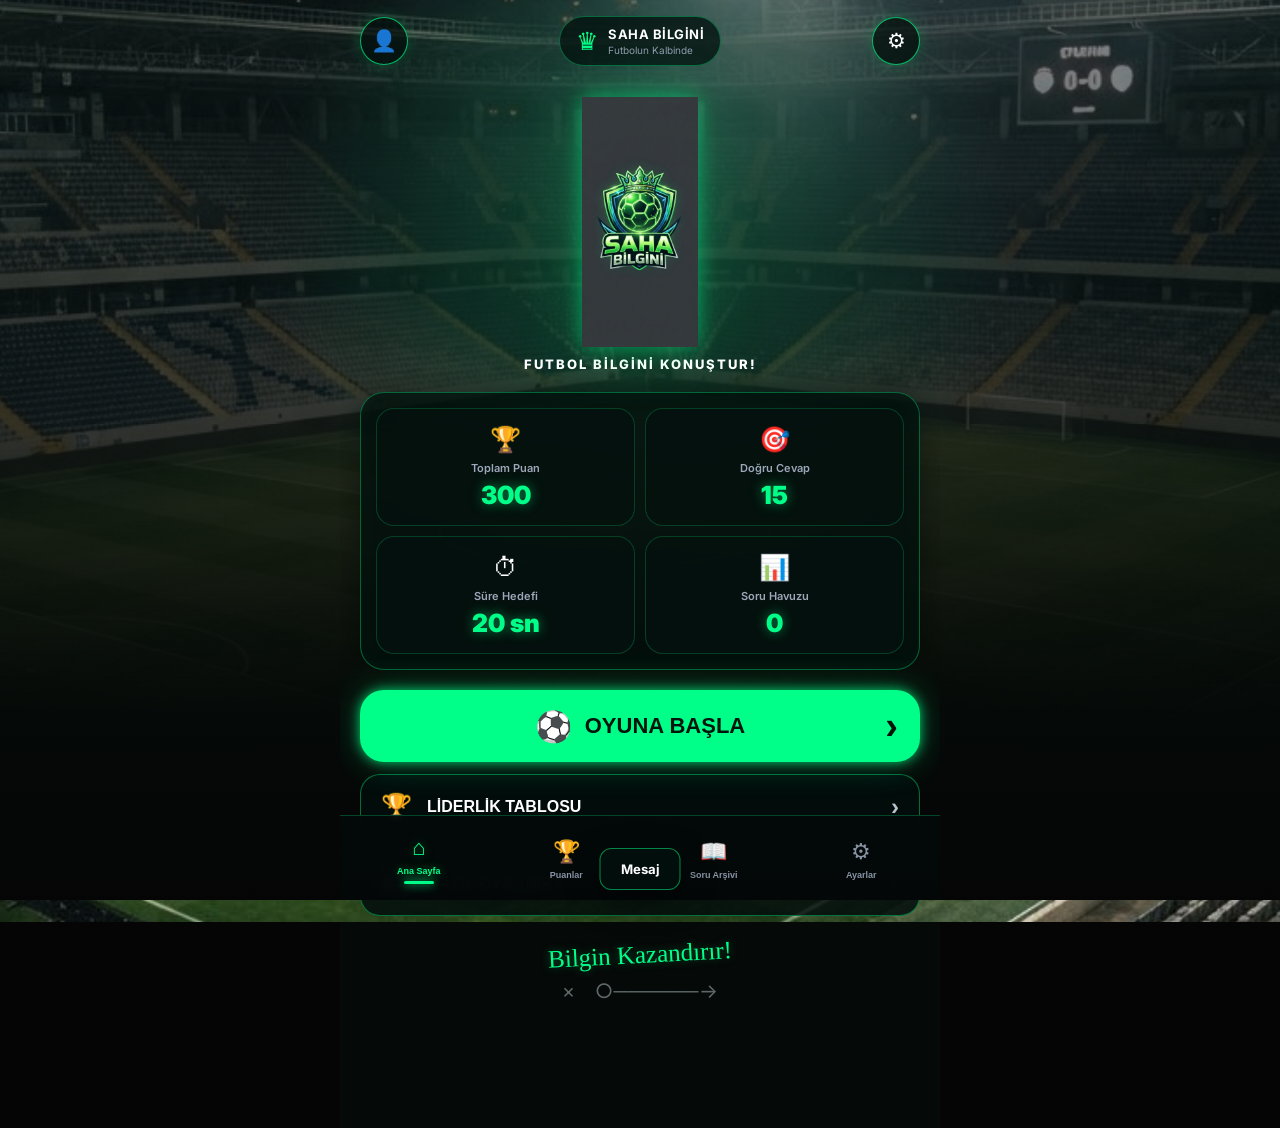
==== commit 98b75a95: "Update quiz.html" ====
--- a/quiz.html
+++ b/quiz.html
@@ -7,6 +7,7 @@
 <link rel="preconnect" href="https://fonts.googleapis.com">
 <link rel="preconnect" href="https://fonts.gstatic.com" crossorigin>
 <link href="https://fonts.googleapis.com/css2?family=Inter:wght@400;500;600;700;800;900&family=Permanent+Marker&display=swap" rel="stylesheet">
+<script src="sorular.js"></script>
 <style>
 :root{--neon:#00ff88;--neon-dark:#00c96b;--black:#050505;--dark:#07100d;--white:#ffffff;--gray:#aab4c5}
 *{margin:0;padding:0;box-sizing:border-box;-webkit-tap-highlight-color:transparent}
@@ -193,46 +194,15 @@
     <main class="content" style="padding-top:30px;">
       <button class="back-btn" onclick="goHome()">← Geri</button>
       <h2 style="text-align:center;color:var(--neon);margin-bottom:20px;font-weight:900;">⚙ AYARLAR</h2>
-      
       <div style="display:grid;grid-template-columns:1fr 1fr 1fr;gap:10px;margin-bottom:20px;">
-        <button class="menu-button" id="btn-music" onclick="toggleMusic()" style="flex-direction:column;height:80px;justify-content:center;padding:0;">
-          <span style="font-size:28px;">🎵</span>
-          <small style="font-size:10px;margin-top:5px;">MÜZİK</small>
-        </button>
-        <button class="menu-button" id="btn-sound" onclick="toggleSound()" style="flex-direction:column;height:80px;justify-content:center;padding:0;">
-          <span style="font-size:28px;">🔊</span>
-          <small style="font-size:10px;margin-top:5px;">SES</small>
-        </button>
-        <button class="menu-button" id="btn-vibration" onclick="toggleVibration()" style="flex-direction:column;height:80px;justify-content:center;padding:0;">
-          <span style="font-size:28px;">📳</span>
-          <small style="font-size:10px;margin-top:5px;">TİTREŞİM</small>
-        </button>
+        <button class="menu-button" id="btn-music" onclick="toggleMusic()" style="flex-direction:column;height:80px;justify-content:center;padding:0;"><span style="font-size:28px;">🎵</span><small style="font-size:10px;margin-top:5px;">MÜZİK</small></button>
+        <button class="menu-button" id="btn-sound" onclick="toggleSound()" style="flex-direction:column;height:80px;justify-content:center;padding:0;"><span style="font-size:28px;">🔊</span><small style="font-size:10px;margin-top:5px;">SES</small></button>
+        <button class="menu-button" id="btn-vibration" onclick="toggleVibration()" style="flex-direction:column;height:80px;justify-content:center;padding:0;"><span style="font-size:28px;">📳</span><small style="font-size:10px;margin-top:5px;">TİTREŞİM</small></button>
       </div>
-
-      <button class="menu-button" onclick="showStats()">
-        <span class="menu-icon">📊</span>
-        <span>İSTATİSTİKLER</span>
-        <span class="arrow">›</span>
-      </button>
-
-      <button class="menu-button" onclick="resetGameConfirm()">
-        <span class="menu-icon">🔄</span>
-        <span>OYUNU SIFIRLA</span>
-        <span class="arrow">›</span>
-      </button>
-
-      <button class="menu-button" onclick="showModal('Yakında','Değerlendirme özelliği yakında eklenecek!',[{text:'Tamam',action:closeModal}])">
-        <span class="menu-icon">⭐</span>
-        <span>BİZİ DEĞERLENDİR</span>
-        <span class="arrow">›</span>
-      </button>
-
-      <button class="menu-button" onclick="showAbout()">
-        <span class="menu-icon">ℹ️</span>
-        <span>HAKKINDA</span>
-        <span class="arrow">›</span>
-      </button>
-
+      <button class="menu-button" onclick="showStats()"><span class="menu-icon">📊</span><span>İSTATİSTİKLER</span><span class="arrow">›</span></button>
+      <button class="menu-button" onclick="resetGameConfirm()"><span class="menu-icon">🔄</span><span>OYUNU SIFIRLA</span><span class="arrow">›</span></button>
+      <button class="menu-button" onclick="showModal('Yakında','Değerlendirme özelliği yakında eklenecek!',[{text:'Tamam',action:closeModal}])"><span class="menu-icon">⭐</span><span>BİZİ DEĞERLENDİR</span><span class="arrow">›</span></button>
+      <button class="menu-button" onclick="showAbout()"><span class="menu-icon">ℹ️</span><span>HAKKINDA</span><span class="arrow">›</span></button>
       <div style="text-align:center;margin-top:25px;color:#9ca8ba;font-size:11px;line-height:1.8;">
         <p style="margin-bottom:5px;">
           <a href="#" onclick="showModal('Gizlilik Politikası','Bu oyun hiçbir kişisel veri toplamaz. Tüm veriler cihazınızda saklanır.',[{text:'Tamam',action:closeModal}]);return false;" style="color:var(--neon);text-decoration:none;">Gizlilik Politikası</a>
@@ -264,14 +234,8 @@
 
 <script>
 /* ============================================================
-   SORULARIN YAPILACAĞI YER
-   ============================================================ */
-window.sorularVerisi = [
-  // BURAYA 150 SORUYU YAPIŞTIR
-];
-
-/* ============================================================
    OYUN MOTORU
+   Sorular window.sorularVerisi'den geliyor (sorular.js dosyasından)
    ============================================================ */
 let tumSorular = [];
 let oyunSorulari = [];
@@ -539,26 +503,13 @@
   const enYuksek = toplamOyun > 0 ? skorlar[0].puan : 0;
   const toplamDogru = skorlar.reduce((a,b) => a + b.dogru, 0);
   const ortalama = toplamOyun > 0 ? Math.round(skorlar.reduce((a,b) => a + b.puan, 0) / toplamOyun) : 0;
-  
-  const text = `
-    <strong style="color:var(--neon);">📊 İstatistikleriniz</strong><br><br>
-    🎮 Oynanan Oyun: <strong>${toplamOyun}</strong><br>
-    🏆 En Yüksek Puan: <strong>${enYuksek}</strong><br>
-    🎯 Toplam Doğru: <strong>${toplamDogru}</strong><br>
-    📈 Ortalama Puan: <strong>${ortalama}</strong>
-  `;
+  const text = `<strong style="color:var(--neon);">📊 İstatistikleriniz</strong><br><br>🎮 Oynanan Oyun: <strong>${toplamOyun}</strong><br>🏆 En Yüksek Puan: <strong>${enYuksek}</strong><br>🎯 Toplam Doğru: <strong>${toplamDogru}</strong><br>📈 Ortalama Puan: <strong>${ortalama}</strong>`;
   showModal('İstatistikler', text, [{text:'Tamam', action: closeModal}]);
 }
 
 function showAbout(){
   showModal('Hakkında', 
-    '<strong style="color:var(--neon);">SAHA BİLGİNİ</strong><br><br>' +
-    'Futbol bilgini konuştur!<br><br>' +
-    '🎯 150 soruluk dev quiz havuzu<br>' +
-    '🏆 Kolaydan zora 15 soru<br>' +
-    '✂️ %50 Joker ve Süre Durdur<br><br>' +
-    'Versiyon: V1.0.0<br>' +
-    '© 2026 Saha Bilgini', 
+    '<strong style="color:var(--neon);">SAHA BİLGİNİ</strong><br><br>Futbol bilgini konuştur!<br><br>🎯 400 soruluk dev quiz havuzu<br>🏆 Kolaydan zora 15 soru<br>✂️ %50 Joker ve Süre Durdur<br><br>Versiyon: V1.0.0<br>© 2026 Saha Bilgini', 
     [{text:'Tamam', action: closeModal}]
   );
 }
@@ -567,12 +518,7 @@
   const skorlar = JSON.parse(localStorage.getItem('skorlab_quiz_scores') || '[]');
   const toplamOyun = skorlar.length;
   const enYuksek = toplamOyun > 0 ? skorlar[0].puan : 0;
-  
-  const text = `
-    <strong style="color:var(--neon);">👤 Profilin</strong><br><br>
-    🎮 Oynanan Oyun: <strong>${toplamOyun}</strong><br>
-    🏆 En Yüksek Puan: <strong>${enYuksek}</strong>
-  `;
+  const text = `<strong style="color:var(--neon);">👤 Profilin</strong><br><br>🎮 Oynanan Oyun: <strong>${toplamOyun}</strong><br>🏆 En Yüksek Puan: <strong>${enYuksek}</strong>`;
   showModal('Profil', text, [{text:'Tamam', action: closeModal}]);
 }
 
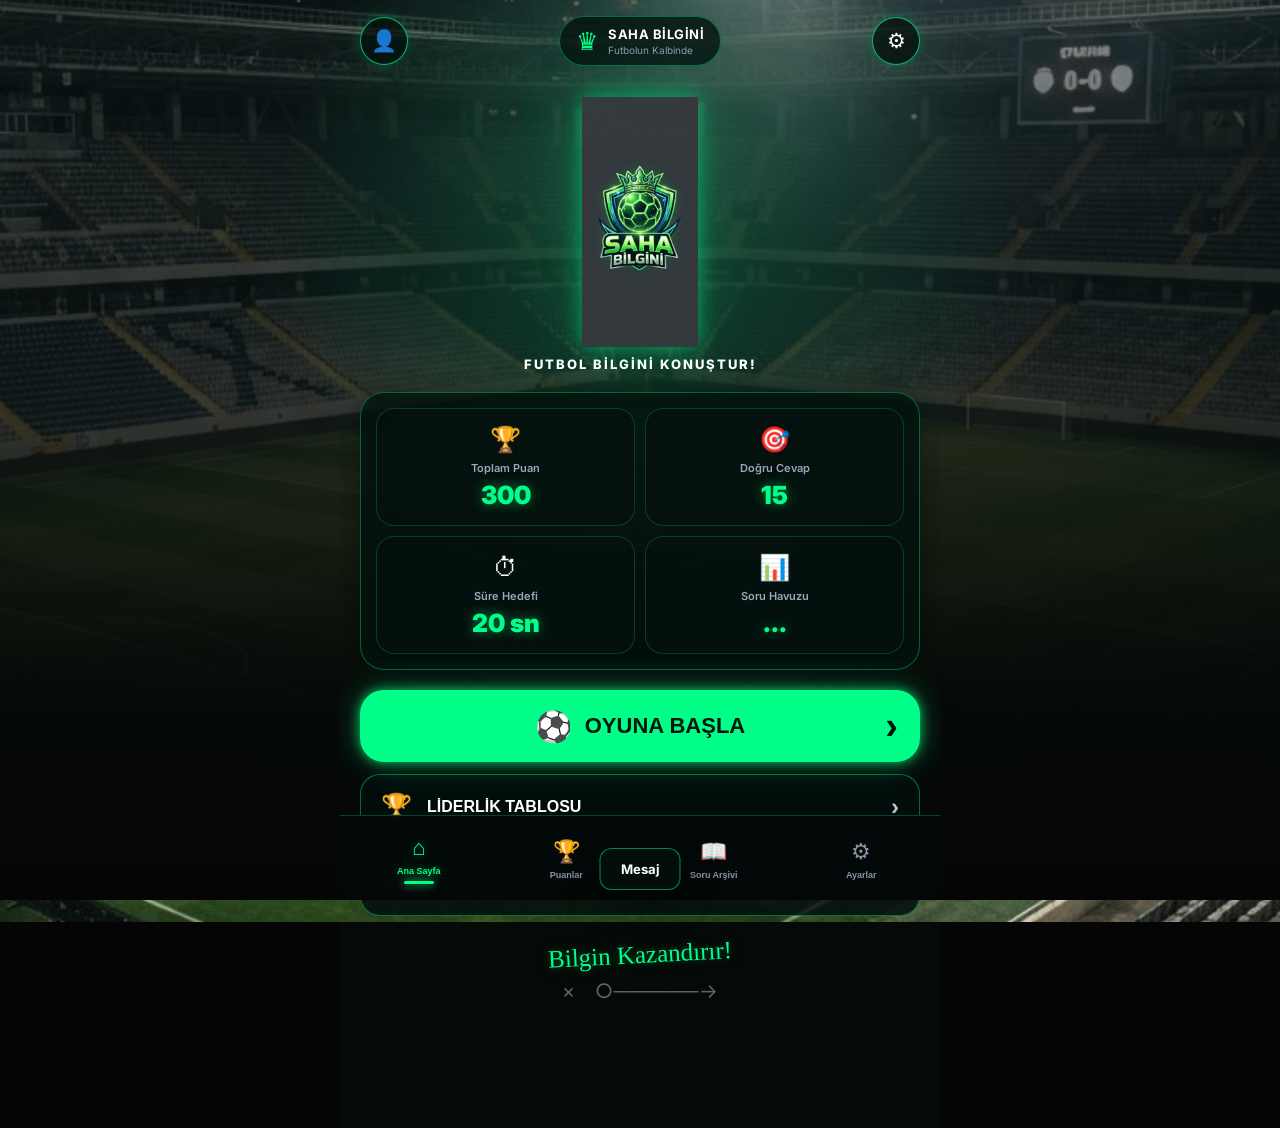
==== commit 67dfc84f: "Update quiz.html" ====
--- a/quiz.html
+++ b/quiz.html
@@ -256,12 +256,12 @@
 const $ = id => document.getElementById(id);
 
 function sorulariYukle(){
-  if (typeof window.sorularVerisi !== 'undefined' && window.sorularVerisi.length > 0) {
+  if (typeof window.sorularVerisi !== 'undefined' && Array.isArray(window.sorularVerisi) && window.sorularVerisi.length > 0) {
     tumSorular = window.sorularVerisi;
     $('havuzBoyut').innerText = tumSorular.length;
   } else {
-    tumSorular = [];
-    $('havuzBoyut').innerText = '0';
+    // Eğer sorular henüz yüklenmediyse kısa bir süre sonra tekrar dene
+    setTimeout(sorulariYukle, 150);
   }
 }
 
@@ -285,8 +285,7 @@
   oyunSorulari = secilen.slice(0, SORU_SAYISI).sort((a,b) => (zorlukSirasi[a.zorluk] ?? 1) - (zorlukSirasi[b.zorluk] ?? 1));
   mevcutSoruIdx = 0; puan = 0; dogruSayisi = 0; yanlisSayisi = 0; toplamSure = 0;
   jokerFiftyUsed = false; jokerTimeUsed = false; sureDuruyor = false;
-  $('jokerFifty').classList.remove('used');
-  $('jokerTime').classList.remove('used');
+  $('jokerFifty').classList.remove('used');$('jokerTime').classList.remove('used');
   showScreen('screen-question');
   soruGoster();
 }
@@ -296,8 +295,7 @@
   const soru = oyunSorulari[mevcutSoruIdx];
   $('qNum').innerText = `SORU ${mevcutSoruIdx + 1}/${SORU_SAYISI}`;
   $('qScore').innerText = `🎯 ${puan}`;
-  $('qCategory').innerText = (soru.kategori || 'GENEL').toUpperCase();
-  $('qText').innerText = soru.soru || 'Soru yüklenemedi';
+  $('qCategory').innerText = (soru.kategori \vert{}\vert{} 'GENEL').toUpperCase();$('qText').innerText = soru.soru || 'Soru yüklenemedi';
   const img = $('qImage');
   if(soru.resim){ img.src = soru.resim; img.style.display = 'block'; }
   else { img.style.display = 'none'; }
@@ -328,7 +326,7 @@
 }
 
 function timerGuncelle(){
-  const fill = $('timerFill'); const text = $('timerText');
+  const fill = $('timerFill'); const text =$('timerText');
   fill.style.width = (kalanSure / SURE) * 100 + '%';
   text.innerHTML = `⏱️ <b>${kalanSure}</b> saniye`;
   fill.classList.remove('warning','danger');
@@ -399,7 +397,7 @@
   jokerTimeUsed = true;
   $('jokerTime').classList.add('used');
   sureDuruyor = true;
-  showToast('⏸️ Süre 10 saniye duruyor!', 'warning');
+  showToast('⏸️️ Süre 10 saniye duruyor!', 'warning');
   setTimeout(() => { sureDuruyor = false; }, 10000);
 }
 
@@ -411,9 +409,7 @@
   else if(dogruSayisi >= 8){ seviye='Orta Seviye'; icon='👍'; baslik='İYİ!'; altBaslik='Daha iyisini yapabilirsin!'; }
   else if(dogruSayisi >= 5){ seviye='Amatör'; icon='😐'; baslik='FENA DEĞİL'; altBaslik='Biraz daha pratik lazım!'; }
   $('resultIcon').innerText = icon; $('resultTitle').innerText = baslik; $('resultSubtitle').innerText = altBaslik;
-  $('finalScore').innerText = puan; $('finalCorrect').innerText = dogruSayisi + '/15';
-  $('finalWrong').innerText = yanlisSayisi; $('finalAvgTime').innerText = Math.round(toplamSure / SORU_SAYISI) + ' sn';
-  $('finalLevel').innerText = seviye;
+  $('finalScore').innerText = puan; $('finalCorrect').innerText = dogruSayisi + '/15';$('finalWrong').innerText = yanlisSayisi; $('finalAvgTime').innerText = Math.round(toplamSure / SORU_SAYISI) + ' sn';$('finalLevel').innerText = seviye;
   skorKaydet(puan, dogruSayisi);
   showScreen('screen-result');
 }
@@ -563,7 +559,7 @@
 function closeModal(){ $('modal').classList.remove('active'); }
 
 window.addEventListener('load', () => {
-  setTimeout(() => { sorulariYukle(); }, 200);
+  sorulariYukle();
 });
 </script>
 </body>
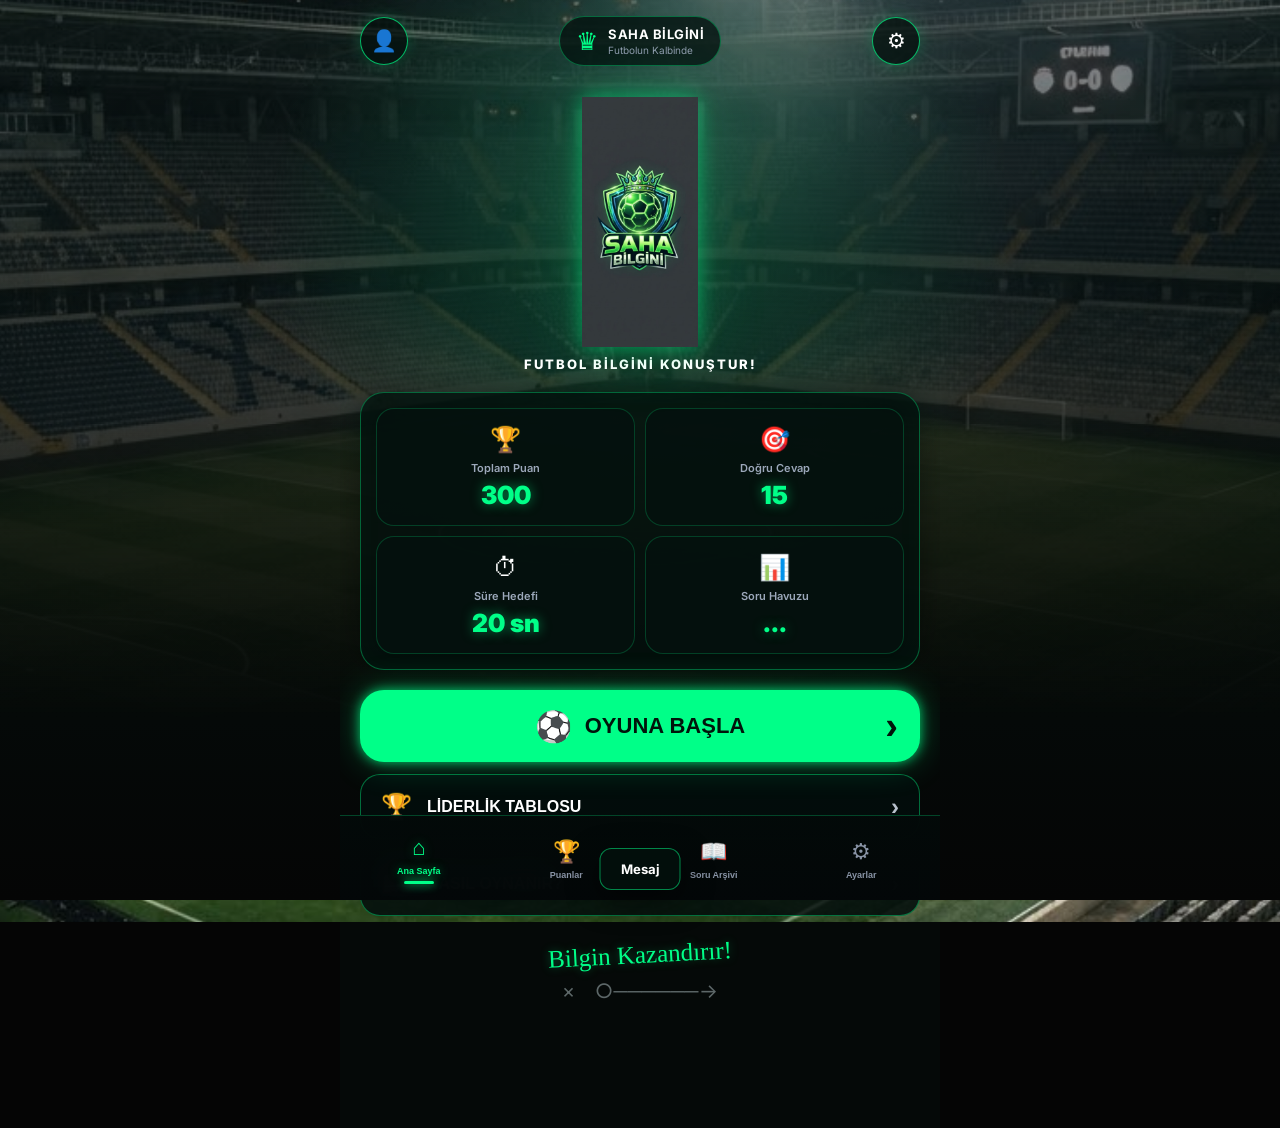
==== commit 8f9f68a0: "Update quiz.html" ====
--- a/quiz.html
+++ b/quiz.html
@@ -260,7 +260,6 @@
     tumSorular = window.sorularVerisi;
     $('havuzBoyut').innerText = tumSorular.length;
   } else {
-    // Eğer sorular henüz yüklenmediyse kısa bir süre sonra tekrar dene
     setTimeout(sorulariYukle, 150);
   }
 }
@@ -285,7 +284,8 @@
   oyunSorulari = secilen.slice(0, SORU_SAYISI).sort((a,b) => (zorlukSirasi[a.zorluk] ?? 1) - (zorlukSirasi[b.zorluk] ?? 1));
   mevcutSoruIdx = 0; puan = 0; dogruSayisi = 0; yanlisSayisi = 0; toplamSure = 0;
   jokerFiftyUsed = false; jokerTimeUsed = false; sureDuruyor = false;
-  $('jokerFifty').classList.remove('used');$('jokerTime').classList.remove('used');
+  $('jokerFifty').classList.remove('used');
+  $('jokerTime').classList.remove('used');
   showScreen('screen-question');
   soruGoster();
 }
@@ -295,7 +295,8 @@
   const soru = oyunSorulari[mevcutSoruIdx];
   $('qNum').innerText = `SORU ${mevcutSoruIdx + 1}/${SORU_SAYISI}`;
   $('qScore').innerText = `🎯 ${puan}`;
-  $('qCategory').innerText = (soru.kategori \vert{}\vert{} 'GENEL').toUpperCase();$('qText').innerText = soru.soru || 'Soru yüklenemedi';
+  $('qCategory').innerText = (soru.kategori || 'GENEL').toUpperCase();
+  $('qText').innerText = soru.soru || 'Soru yüklenemedi';
   const img = $('qImage');
   if(soru.resim){ img.src = soru.resim; img.style.display = 'block'; }
   else { img.style.display = 'none'; }
@@ -326,7 +327,7 @@
 }
 
 function timerGuncelle(){
-  const fill = $('timerFill'); const text =$('timerText');
+  const fill = $('timerFill'); const text = $('timerText');
   fill.style.width = (kalanSure / SURE) * 100 + '%';
   text.innerHTML = `⏱️ <b>${kalanSure}</b> saniye`;
   fill.classList.remove('warning','danger');
@@ -397,7 +398,7 @@
   jokerTimeUsed = true;
   $('jokerTime').classList.add('used');
   sureDuruyor = true;
-  showToast('⏸️️ Süre 10 saniye duruyor!', 'warning');
+  showToast('⏸️ Süre 10 saniye duruyor!', 'warning');
   setTimeout(() => { sureDuruyor = false; }, 10000);
 }
 
@@ -409,7 +410,9 @@
   else if(dogruSayisi >= 8){ seviye='Orta Seviye'; icon='👍'; baslik='İYİ!'; altBaslik='Daha iyisini yapabilirsin!'; }
   else if(dogruSayisi >= 5){ seviye='Amatör'; icon='😐'; baslik='FENA DEĞİL'; altBaslik='Biraz daha pratik lazım!'; }
   $('resultIcon').innerText = icon; $('resultTitle').innerText = baslik; $('resultSubtitle').innerText = altBaslik;
-  $('finalScore').innerText = puan; $('finalCorrect').innerText = dogruSayisi + '/15';$('finalWrong').innerText = yanlisSayisi; $('finalAvgTime').innerText = Math.round(toplamSure / SORU_SAYISI) + ' sn';$('finalLevel').innerText = seviye;
+  $('finalScore').innerText = puan; $('finalCorrect').innerText = dogruSayisi + '/15';
+  $('finalWrong').innerText = yanlisSayisi; $('finalAvgTime').innerText = Math.round(toplamSure / SORU_SAYISI) + ' sn';
+  $('finalLevel').innerText = seviye;
   skorKaydet(puan, dogruSayisi);
   showScreen('screen-result');
 }
